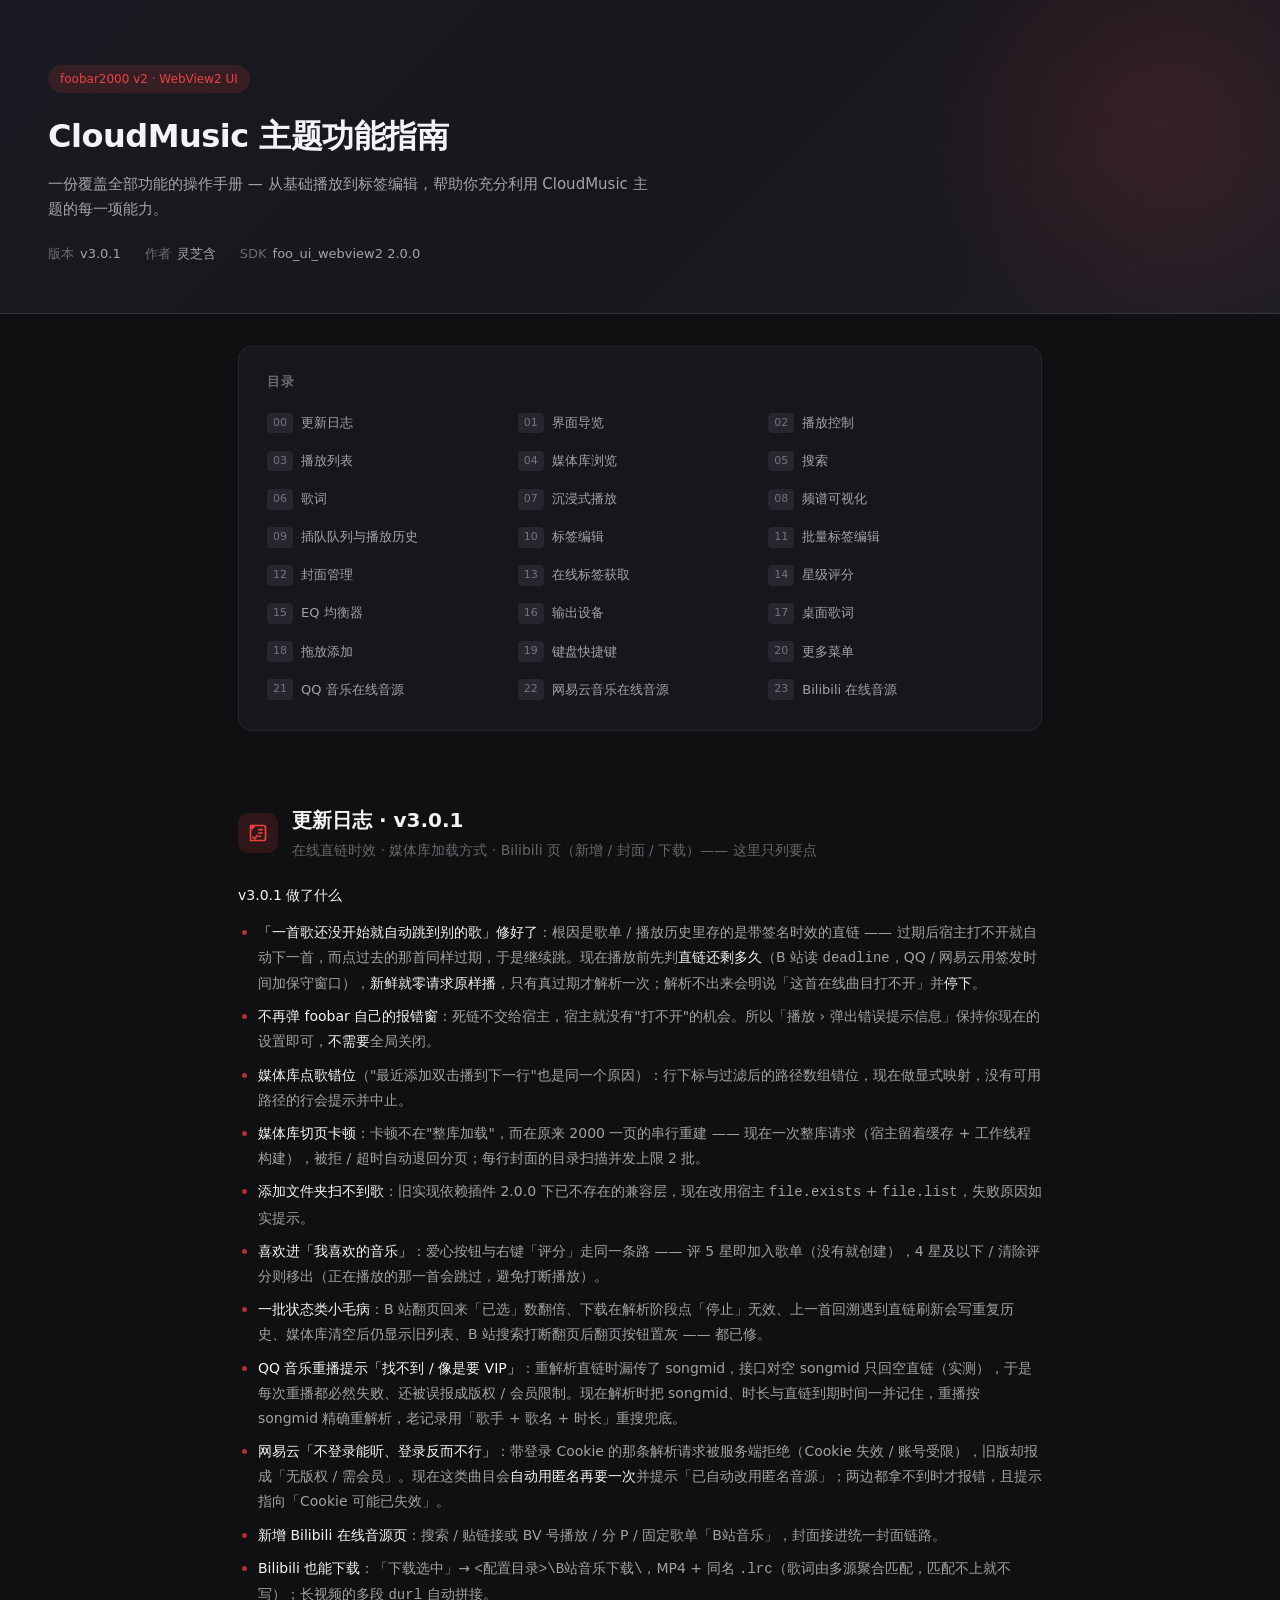
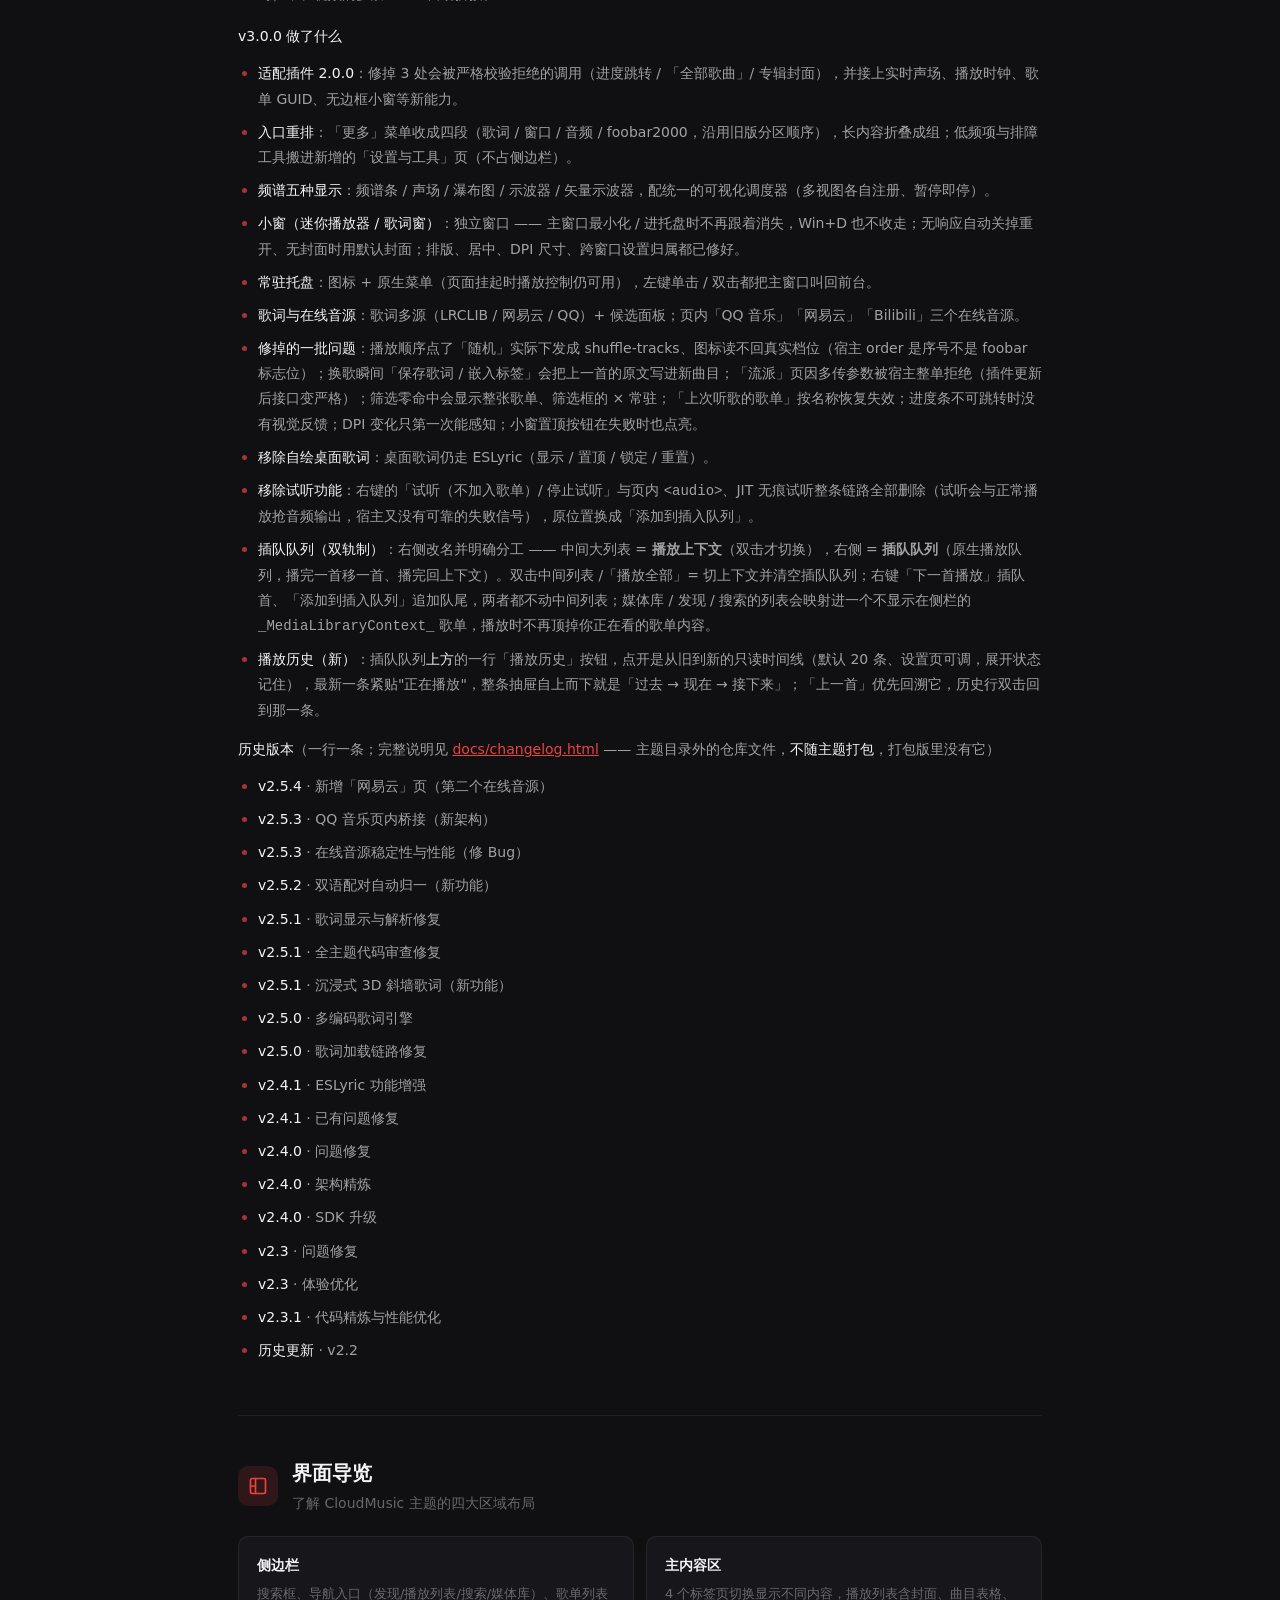
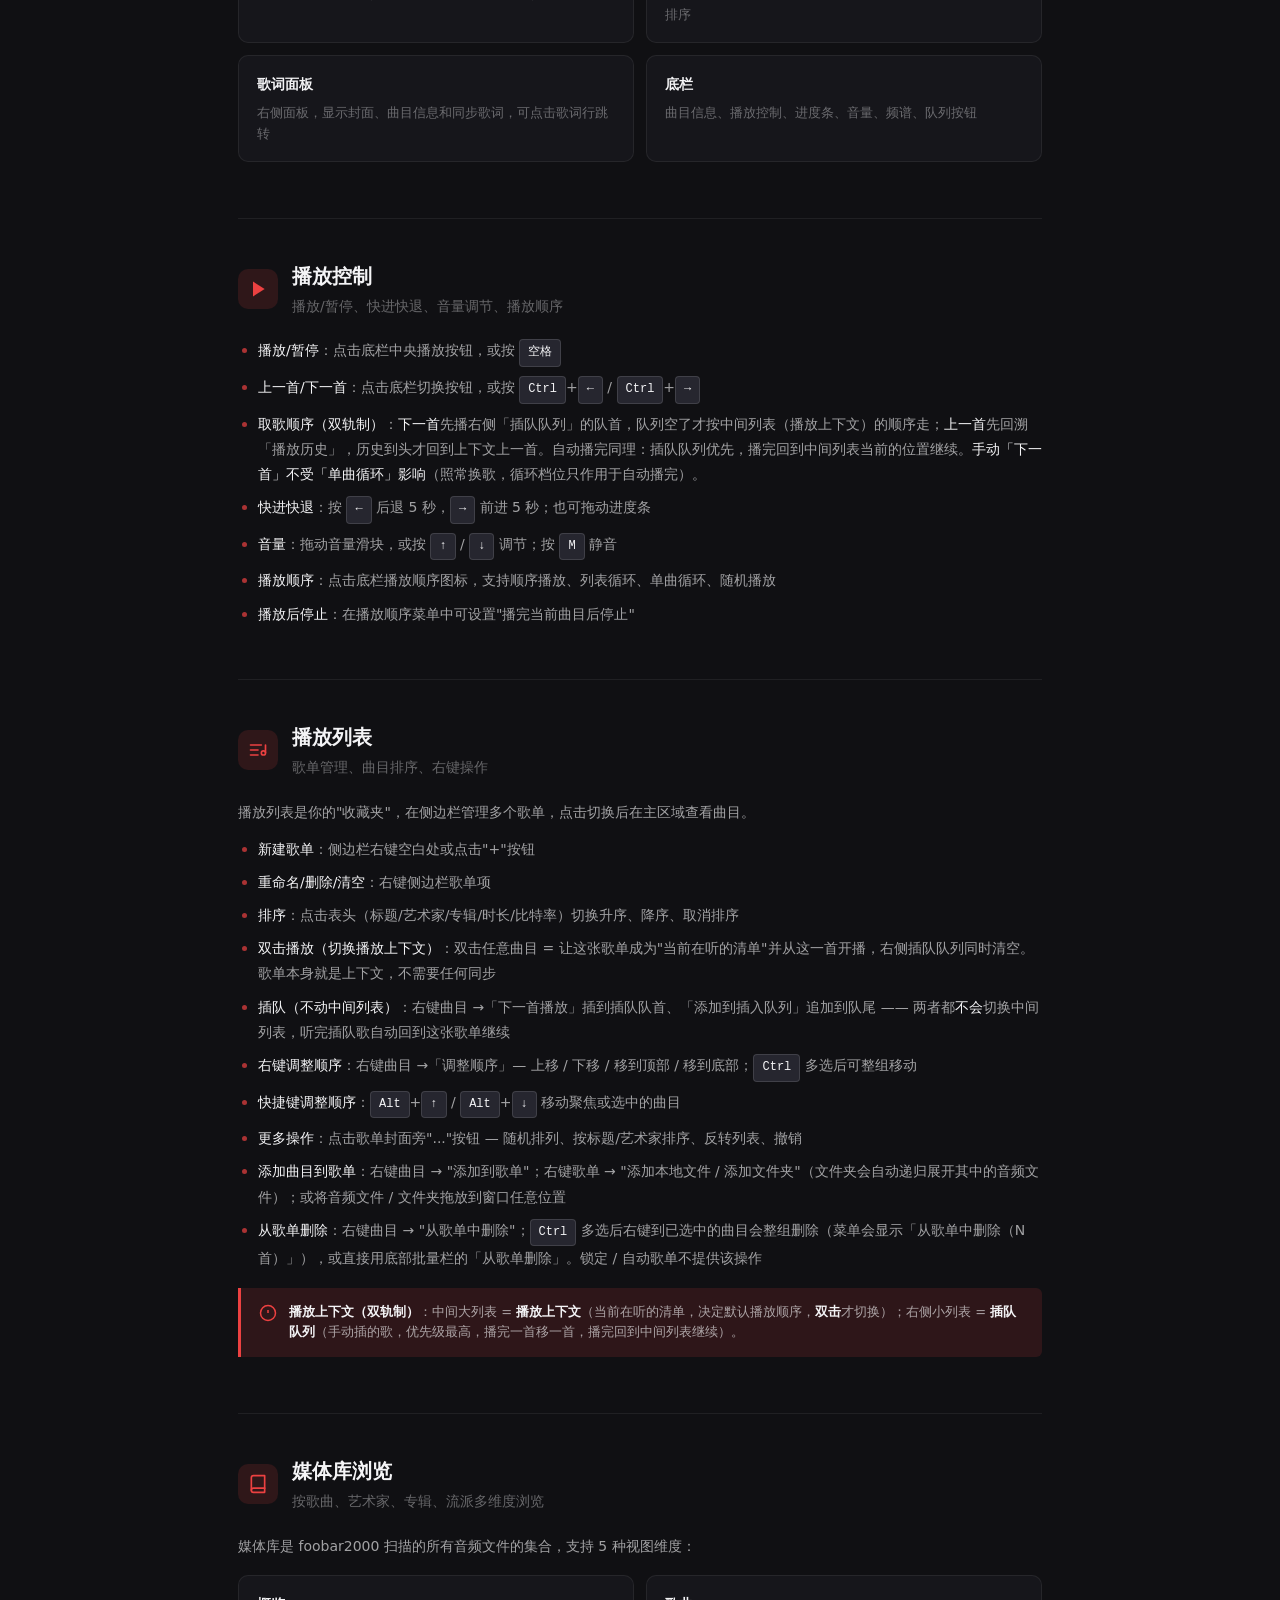
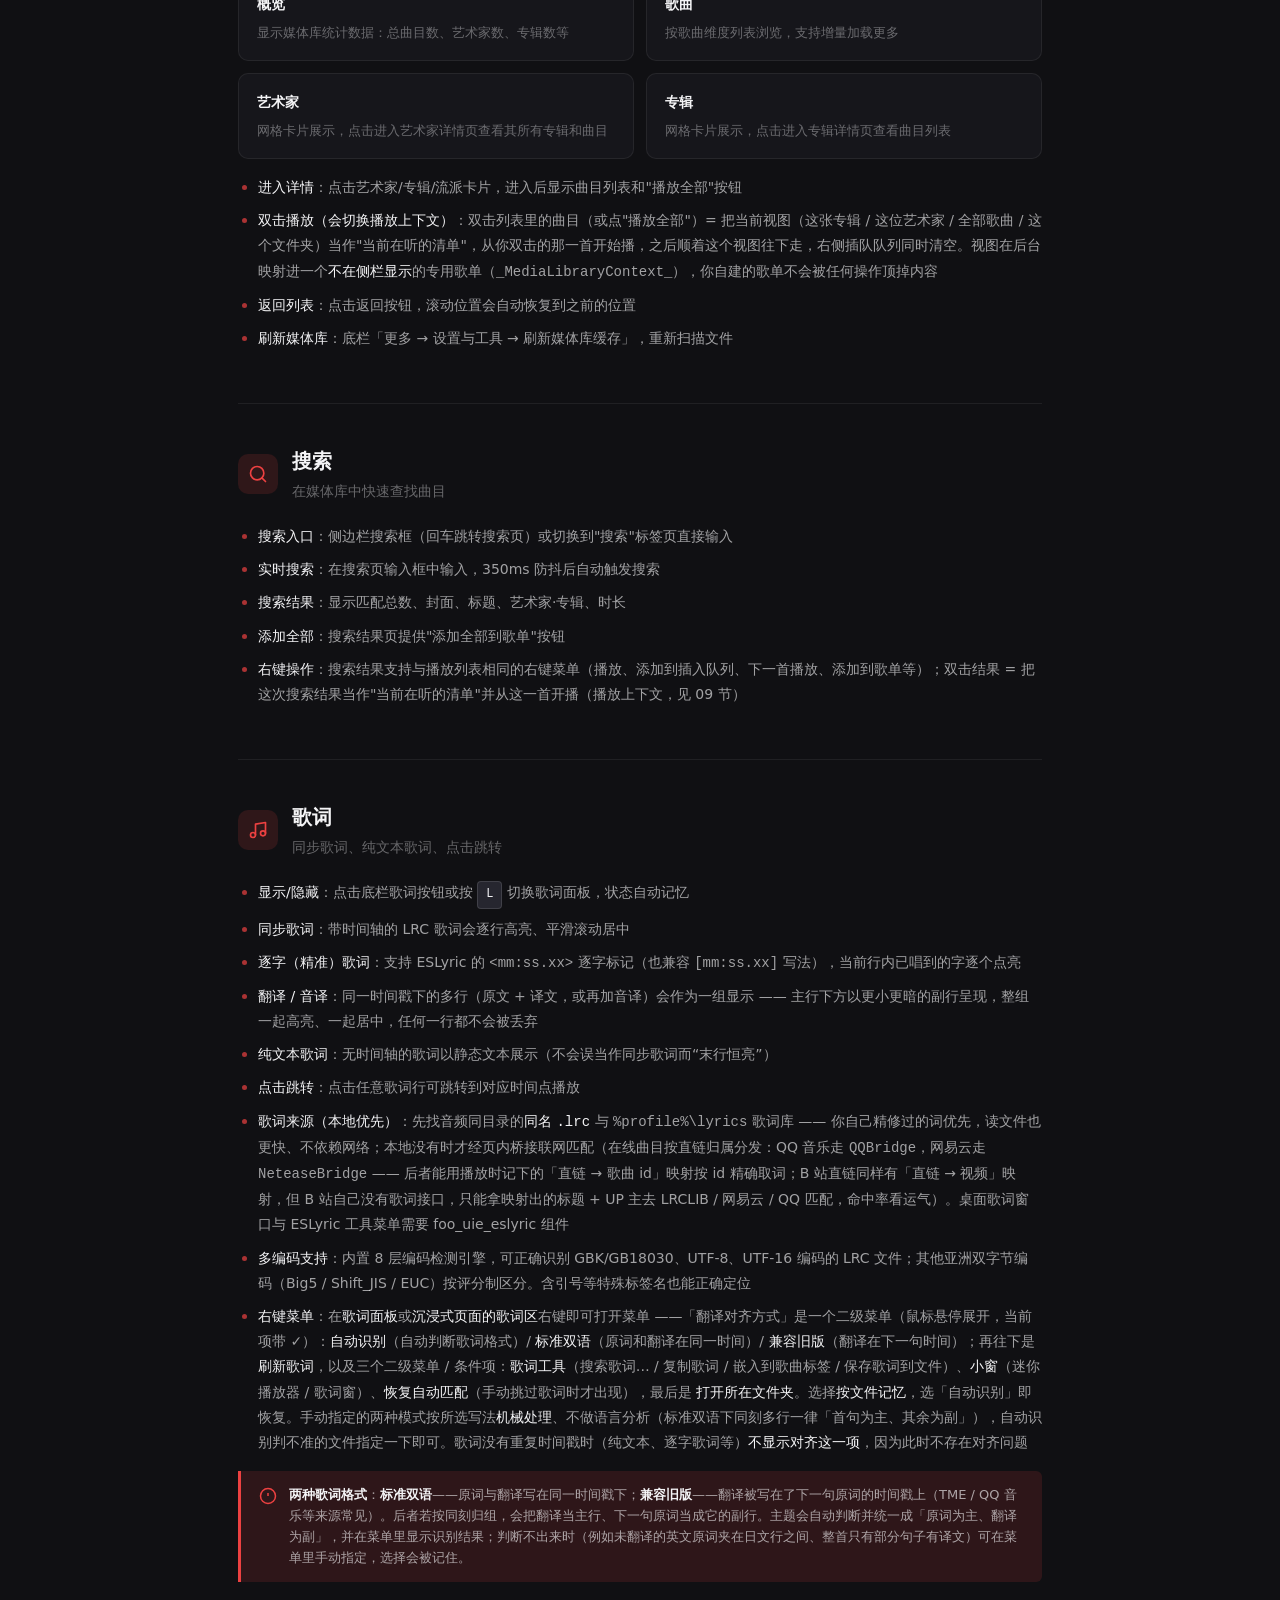
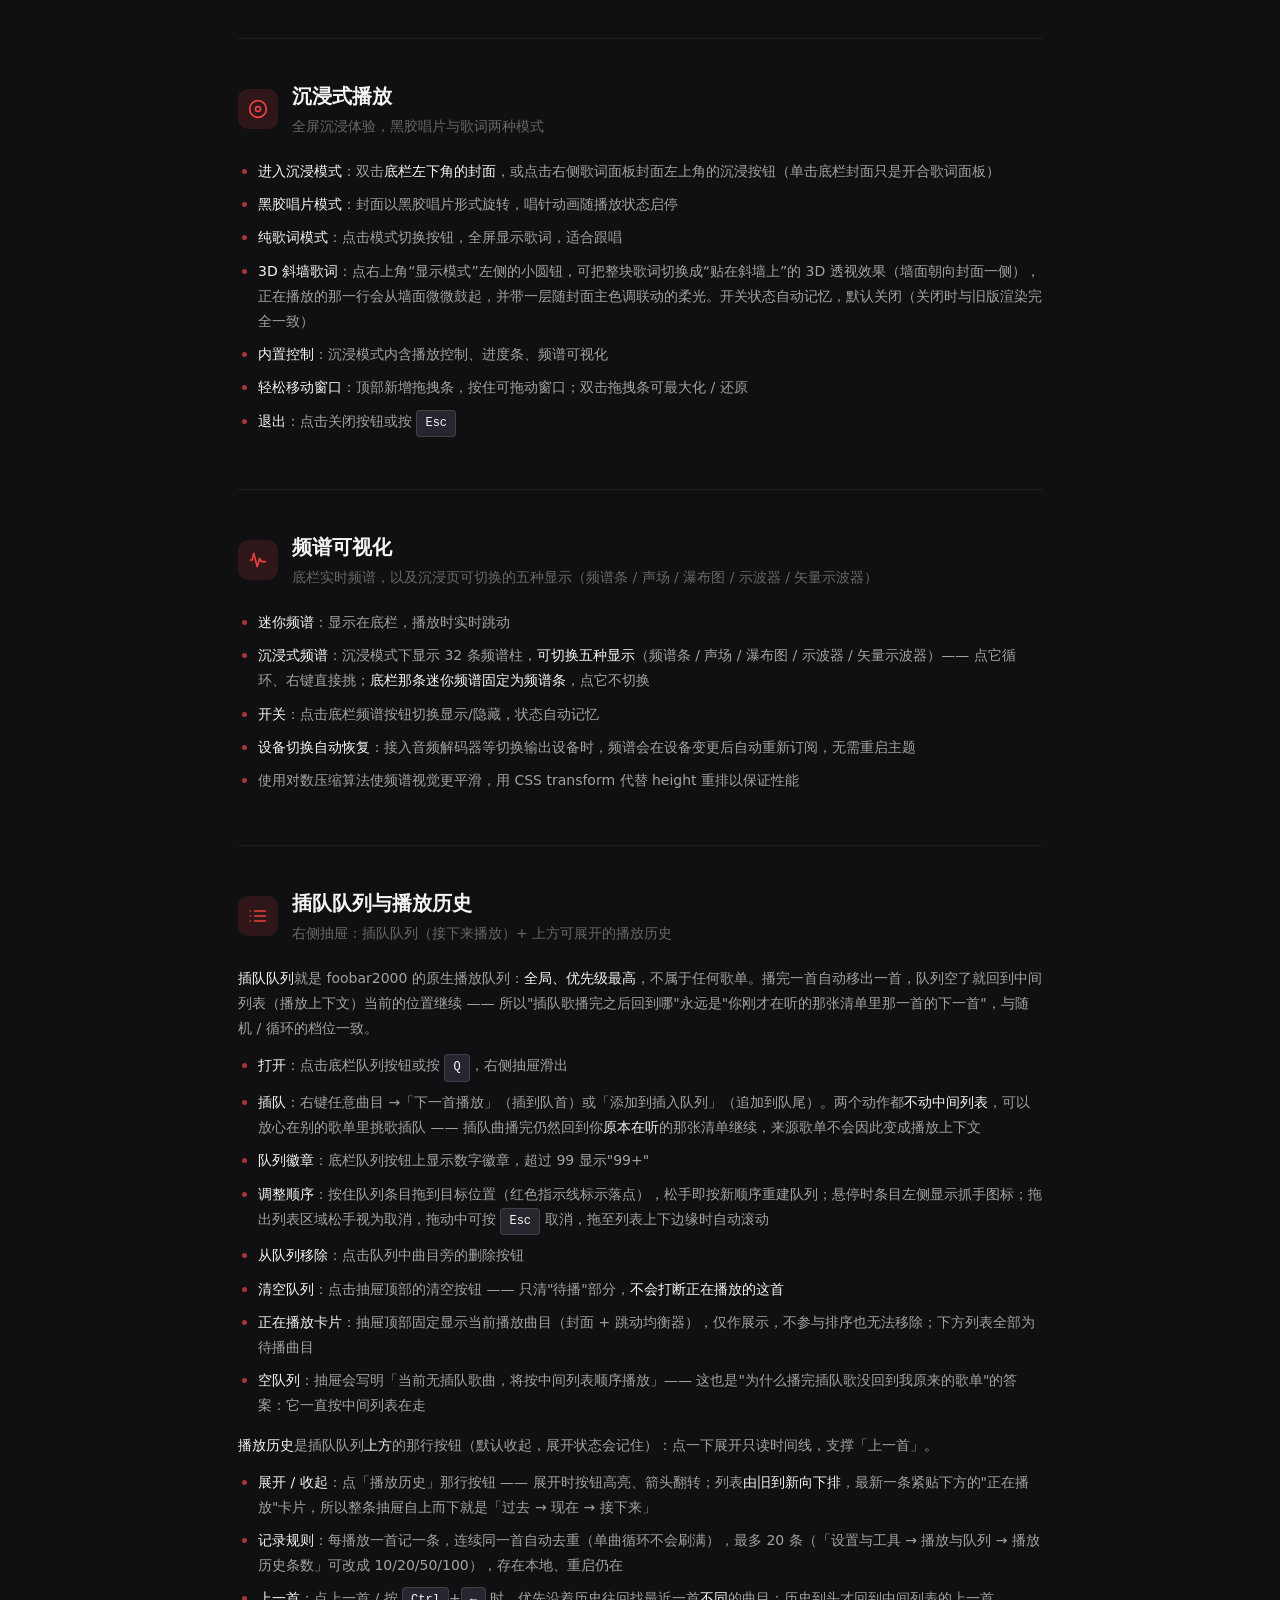
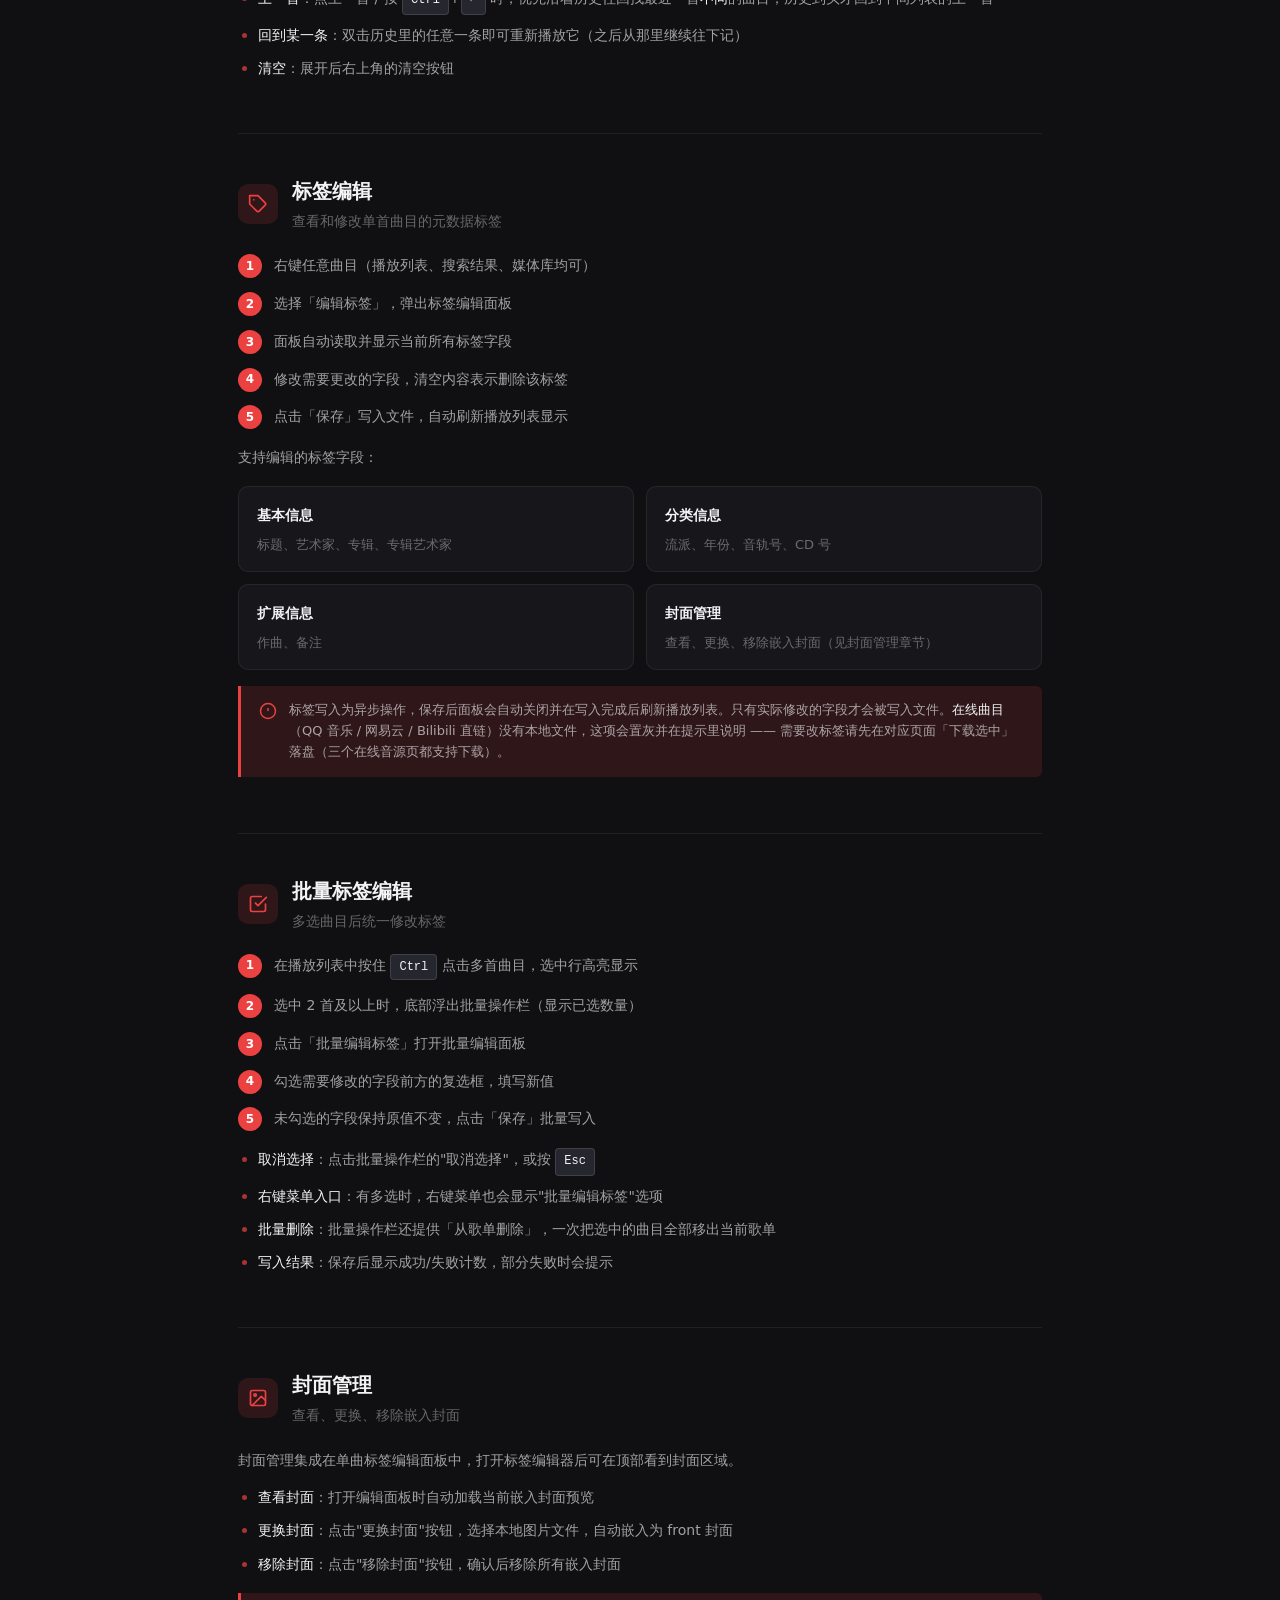
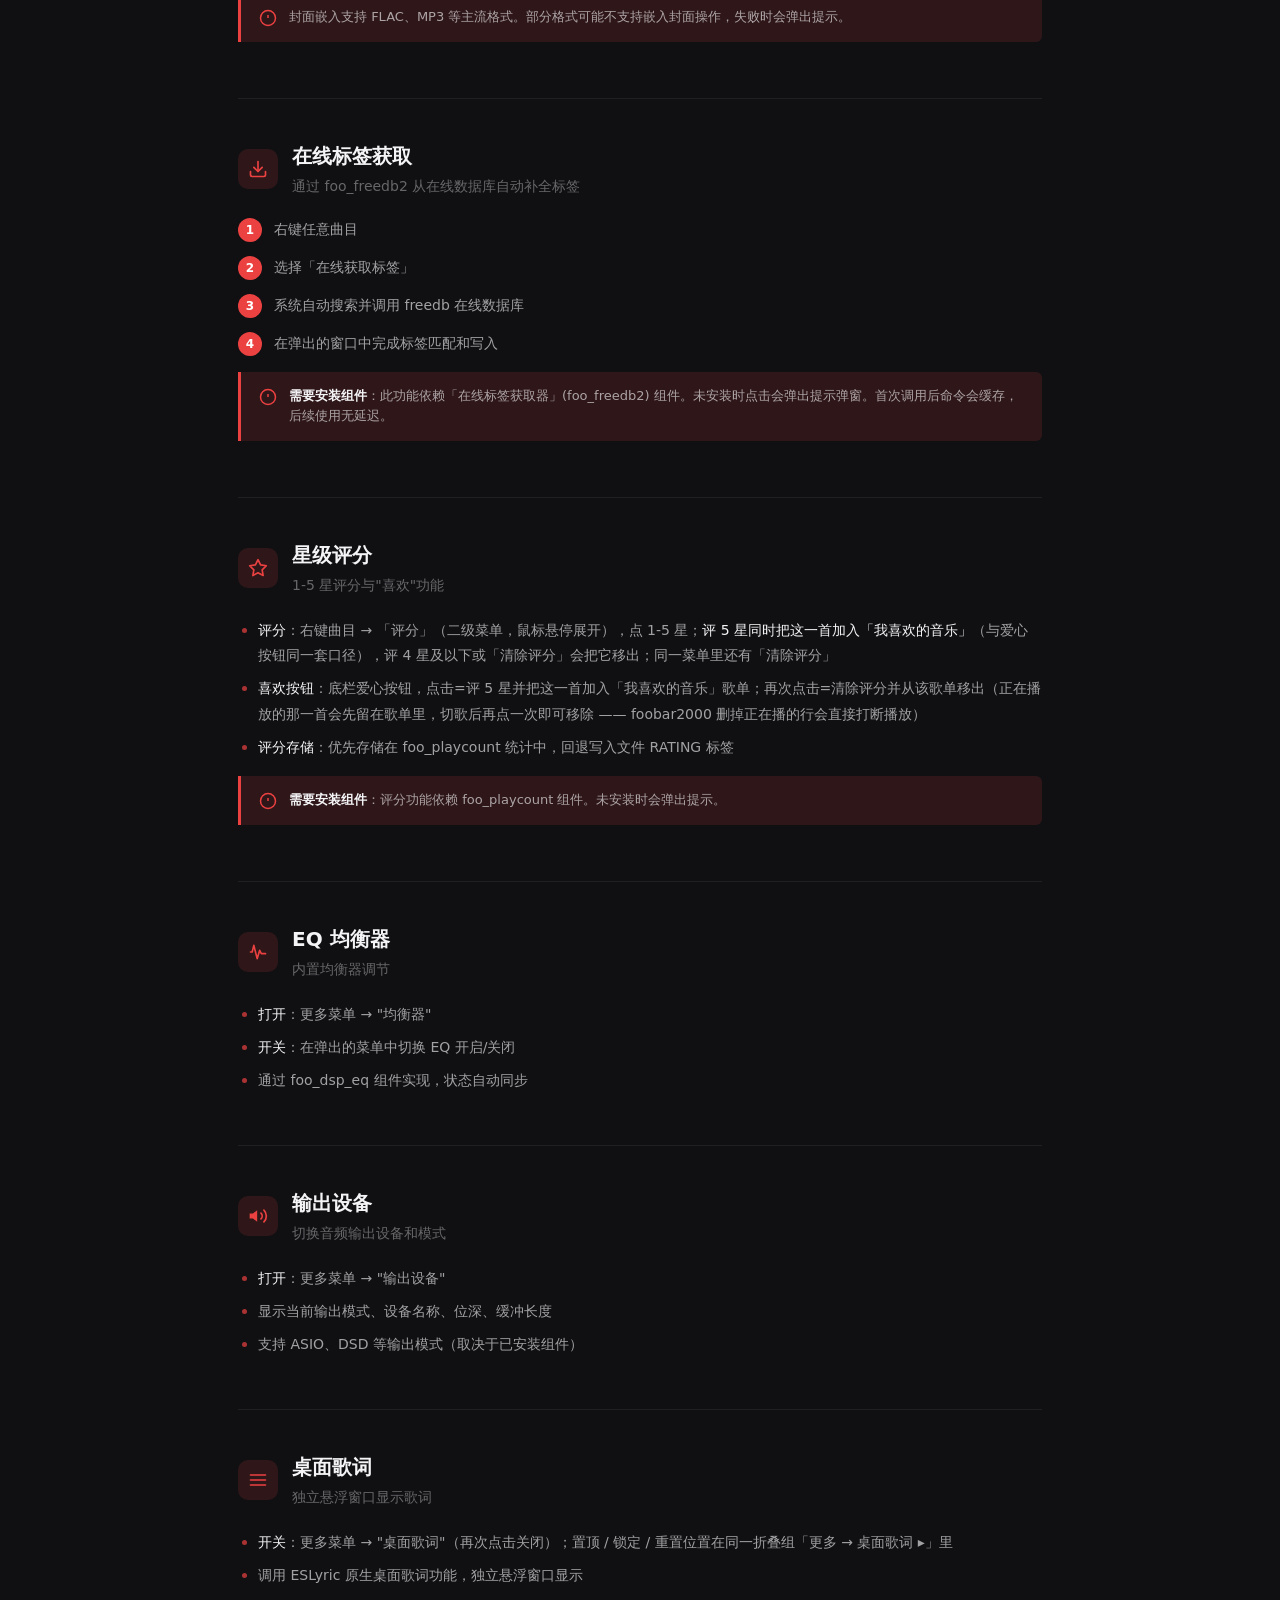
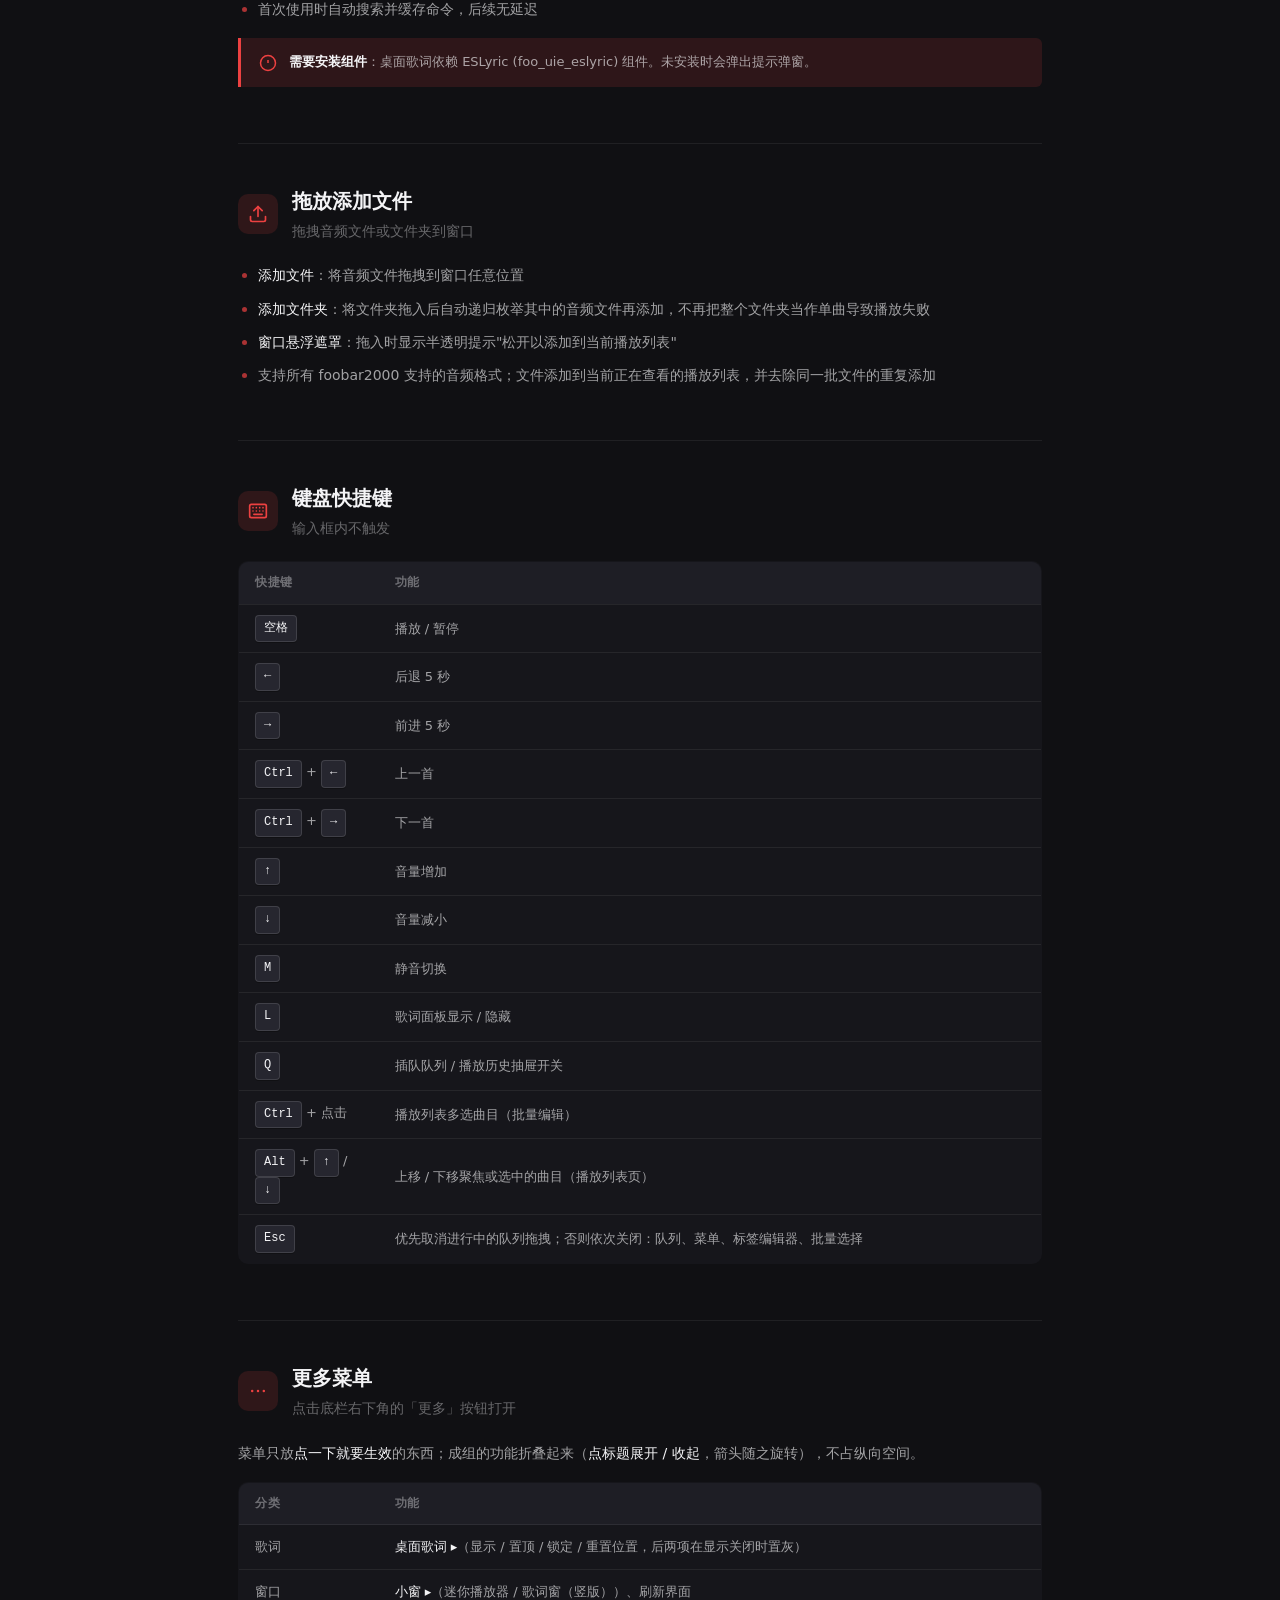
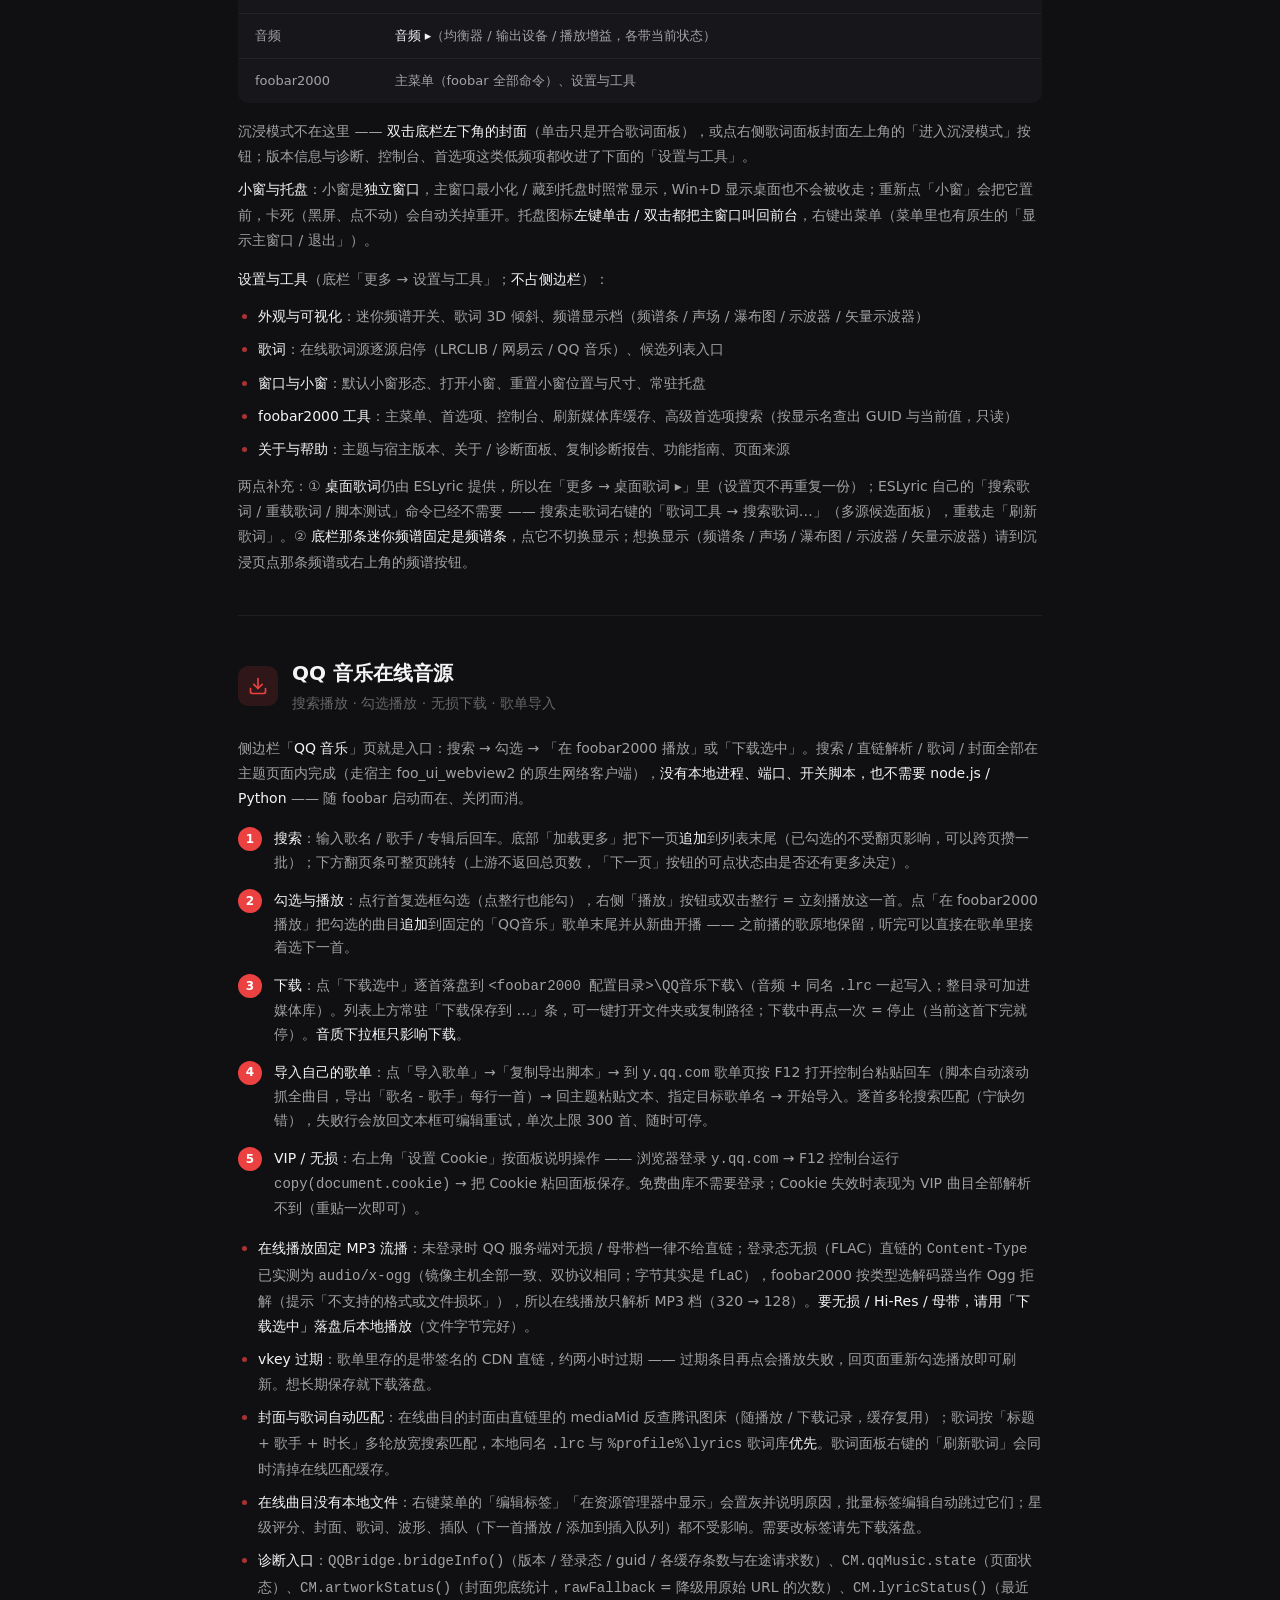
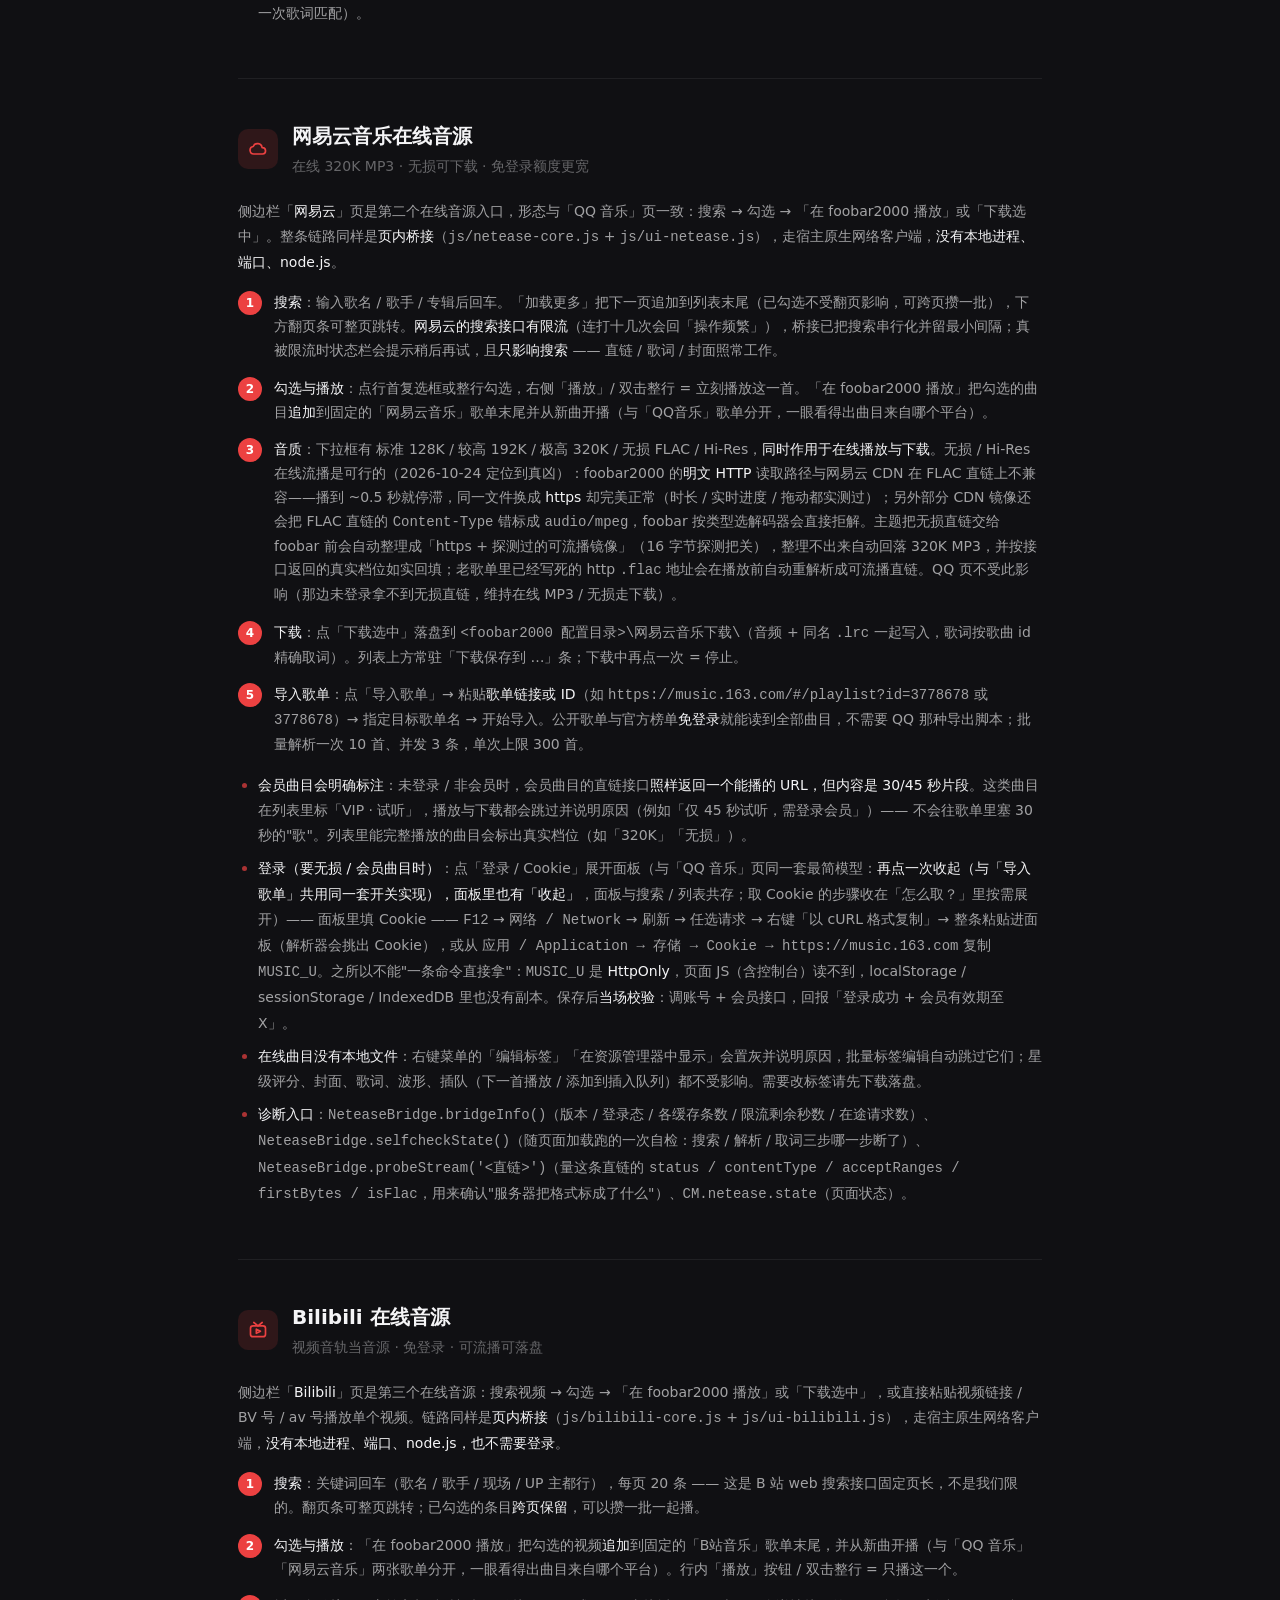
==== default/guide.html @ aa0993c4 "v3.0.1：B站音源页、网易云无损在线流播、直链时效管理与一批修复 - 新增 Bilibili 在线音源页：WBI 签名搜索 / 链接·BV·av 号播放 / 分 P / 下载落盘（多段 durl " ====
<!DOCTYPE html>
<html lang="zh-CN">
<head>
<meta charset="UTF-8">
<meta name="viewport" content="width=device-width, initial-scale=1.0">
<title>CloudMusic 主题功能指南</title>
<style>
  :root{
    --accent:#EC4141; --accent-soft:hsla(0,81%,59%,0.14); --accent-glow:hsla(0,81%,59%,0.45);
    --bg-0:#101013; --bg-1:#16161b; --bg-2:#1e1e25; --bg-3:#26262f; --bg-4:#2f2f3a;
    --text:#f4f4f6; --text-2:rgba(244,244,246,0.64); --text-3:rgba(244,244,246,0.38);
    --border:rgba(255,255,255,0.065); --border-strong:rgba(255,255,255,0.12);
    --r-s:6px; --r-m:10px; --r-l:14px; --r-xl:20px;
    --ease:cubic-bezier(0.22,1,0.36,1);
  }
  *{margin:0;padding:0;box-sizing:border-box}
  body{
    font-family:'Segoe UI',system-ui,-apple-system,sans-serif;
    background:var(--bg-0);color:var(--text);line-height:1.7;
    -webkit-font-smoothing:antialiased;
  }
  /* Hero */
  .hero{
    position:relative;overflow:hidden;
    background:linear-gradient(135deg,#1a1a22 0%,#16161b 50%,#1e1e25 100%);
    border-bottom:1px solid var(--border-strong);
    padding:64px 48px 48px;
  }
  .hero::before{
    content:'';position:absolute;top:-40%;right:-10%;width:500px;height:500px;
    background:radial-gradient(circle,var(--accent-soft) 0%,transparent 70%);
    pointer-events:none;
  }
  .hero-badge{
    display:inline-flex;align-items:center;gap:6px;
    padding:4px 12px;border-radius:20px;font-size:12px;font-weight:500;
    background:var(--accent-soft);color:var(--accent);
    margin-bottom:16px;
  }
  .hero h1{font-size:32px;font-weight:700;letter-spacing:-0.5px;margin-bottom:8px}
  .hero p{font-size:15px;color:var(--text-2);max-width:600px}
  .hero-meta{display:flex;gap:24px;margin-top:20px;flex-wrap:wrap}
  .hero-meta-item{display:flex;align-items:center;gap:6px;font-size:13px;color:var(--text-3)}
  .hero-meta-item b{color:var(--text-2);font-weight:500}

  /* Layout */
  .container{max-width:900px;margin:0 auto;padding:0 48px}
  
  /* TOC */
  .toc{
    background:var(--bg-1);border:1px solid var(--border);
    border-radius:var(--r-l);padding:24px 28px;margin:32px auto;
    max-width:804px;
  }
  .toc-title{font-size:13px;font-weight:600;color:var(--text-3);text-transform:uppercase;letter-spacing:1px;margin-bottom:14px}
  .toc-grid{display:grid;grid-template-columns:repeat(auto-fill,minmax(200px,1fr));gap:6px}
  .toc-grid a{
    display:flex;align-items:center;gap:8px;
    font-size:13px;color:var(--text-2);text-decoration:none;
    padding:5px 0;transition:color 0.15s;
  }
  .toc-grid a:hover{color:var(--accent)}
  .toc-grid a .num{
    font-size:11px;color:var(--text-3);
    background:var(--bg-3);border-radius:4px;padding:1px 6px;min-width:22px;text-align:center;
  }

  /* Section */
  .section{padding:40px 0;border-top:1px solid var(--border)}
  .section:first-of-type{border-top:none}
  .section-header{display:flex;align-items:center;gap:14px;margin-bottom:20px}
  .section-icon{
    width:40px;height:40px;border-radius:var(--r-m);flex-shrink:0;
    display:flex;align-items:center;justify-content:center;
    background:var(--accent-soft);color:var(--accent);
  }
  .section-icon svg{width:20px;height:20px;stroke:currentColor;fill:none;stroke-width:2;stroke-linecap:round;stroke-linejoin:round}
  .section-title{font-size:20px;font-weight:600}
  .section-desc{font-size:14px;color:var(--text-3);margin-top:2px}
  .section-body{font-size:14px;color:var(--text-2);line-height:1.8}
  .section-body p{margin-bottom:12px}
  .section-body strong{color:var(--text);font-weight:500}
  .section-body ul{list-style:none;padding-left:0;margin:12px 0}
  .section-body li{
    position:relative;padding-left:20px;margin-bottom:8px;
  }
  .section-body li::before{
    content:'';position:absolute;left:4px;top:10px;
    width:5px;height:5px;border-radius:50%;background:var(--accent);opacity:0.7;
  }

  /* Feature cards */
  .feature-grid{display:grid;grid-template-columns:1fr 1fr;gap:12px;margin:16px 0}
  .feature-card{
    background:var(--bg-1);border:1px solid var(--border);
    border-radius:var(--r-m);padding:16px 18px;
    transition:border-color 0.2s;
  }
  .feature-card:hover{border-color:var(--border-strong)}
  .feature-card-title{font-size:14px;font-weight:600;color:var(--text);margin-bottom:6px}
  .feature-card-desc{font-size:13px;color:var(--text-3);line-height:1.6}

  /* Shortcut table */
  .shortcut-table{
    width:100%;border-collapse:collapse;margin:16px 0;
    background:var(--bg-1);border-radius:var(--r-m);overflow:hidden;
    border:1px solid var(--border);
  }
  .shortcut-table th{
    background:var(--bg-2);font-size:12px;font-weight:600;color:var(--text-3);
    text-transform:uppercase;letter-spacing:0.5px;
    padding:10px 16px;text-align:left;border-bottom:1px solid var(--border);
  }
  .shortcut-table td{
    padding:10px 16px;font-size:13px;color:var(--text-2);
    border-bottom:1px solid var(--border);
  }
  .shortcut-table tr:last-child td{border-bottom:none}
  .shortcut-table td:first-child{width:140px}
  kbd{
    display:inline-block;padding:2px 8px;font-size:12px;
    font-family:'Consolas','SF Mono',monospace;font-weight:500;
    background:var(--bg-3);border:1px solid var(--border-strong);
    border-radius:4px;color:var(--text);box-shadow:0 1px 0 var(--bg-0);
  }

  /* Callout */
  .callout{
    display:flex;gap:12px;padding:14px 18px;margin:16px 0;
    background:var(--accent-soft);border-left:3px solid var(--accent);
    border-radius:0 var(--r-s) var(--r-s) 0;
  }
  .callout svg{width:18px;height:18px;flex-shrink:0;margin-top:2px;color:var(--accent)}
  .callout-text{font-size:13px;color:var(--text-2);line-height:1.6}
  .callout-text b{color:var(--text)}

  /* Step list */
  .steps{counter-reset:step;margin:16px 0;padding:0;list-style:none}
  .steps li{
    position:relative;padding-left:36px;margin-bottom:14px;
    font-size:14px;color:var(--text-2);line-height:1.7;
  }
  .steps li::before{
    counter-increment:step;content:counter(step);
    position:absolute;left:0;top:0;
    width:24px;height:24px;border-radius:50%;
    background:var(--accent);color:#fff;
    font-size:12px;font-weight:600;
    display:flex;align-items:center;justify-content:center;
    opacity:1; /* 覆盖 .section-body li::before 的 opacity:0.7，否则序号显示为半透明 */
  }

  /* Footer */
  .footer{
    text-align:center;padding:48px 48px 32px;
    border-top:1px solid var(--border);margin-top:40px;
  }
  .footer p{font-size:13px;color:var(--text-3);margin-bottom:6px}
  .footer .footer-author{color:var(--text-2);font-weight:500}

  @media(max-width:680px){
    .hero{padding:40px 24px 32px}
    .container{padding:0 24px}
    .feature-grid{grid-template-columns:1fr}
    .toc{margin:24px}
  }
</style>
</head>
<body>

<!-- Hero -->
<div class="hero">
  <div class="hero-badge">foobar2000 v2 · WebView2 UI</div>
  <h1>CloudMusic 主题功能指南</h1>
  <p>一份覆盖全部功能的操作手册 — 从基础播放到标签编辑，帮助你充分利用 CloudMusic 主题的每一项能力。</p>
  <div class="hero-meta">
    <div class="hero-meta-item">版本 <b>v3.0.1</b></div>
    <div class="hero-meta-item">作者 <b>灵芝含</b></div>
    <div class="hero-meta-item">SDK <b>foo_ui_webview2 2.0.0</b></div>
  </div>
</div>

<!-- TOC -->
<div class="toc">
  <div class="toc-title">目录</div>
  <div class="toc-grid">
    <a href="#changelog"><span class="num">00</span>更新日志</a>
    <a href="#s1"><span class="num">01</span>界面导览</a>
    <a href="#s2"><span class="num">02</span>播放控制</a>
    <a href="#s3"><span class="num">03</span>播放列表</a>
    <a href="#s4"><span class="num">04</span>媒体库浏览</a>
    <a href="#s5"><span class="num">05</span>搜索</a>
    <a href="#s6"><span class="num">06</span>歌词</a>
    <a href="#s7"><span class="num">07</span>沉浸式播放</a>
    <a href="#s8"><span class="num">08</span>频谱可视化</a>
    <a href="#s9"><span class="num">09</span>插队队列与播放历史</a>
    <a href="#s10"><span class="num">10</span>标签编辑</a>
    <a href="#s11"><span class="num">11</span>批量标签编辑</a>
    <a href="#s12"><span class="num">12</span>封面管理</a>
    <a href="#s13"><span class="num">13</span>在线标签获取</a>
    <a href="#s14"><span class="num">14</span>星级评分</a>
    <a href="#s15"><span class="num">15</span>EQ 均衡器</a>
    <a href="#s16"><span class="num">16</span>输出设备</a>
    <a href="#s17"><span class="num">17</span>桌面歌词</a>
    <a href="#s18"><span class="num">18</span>拖放添加</a>
    <a href="#s19"><span class="num">19</span>键盘快捷键</a>
    <a href="#s20"><span class="num">20</span>更多菜单</a>
    <a href="#s21"><span class="num">21</span>QQ 音乐在线音源</a>
    <a href="#s22"><span class="num">22</span>网易云音乐在线音源</a>
    <a href="#s23"><span class="num">23</span>Bilibili 在线音源</a>
  </div>
</div>

<div class="container">

<!-- 00 更新日志 -->
<!-- 00 更新日志（主题内只列要点；完整历史见主题目录外的 docs/changelog.html） -->
<div class="section" id="changelog">
  <div class="section-header">
    <div class="section-icon">
      <svg viewBox="0 0 24 24"><path d="M3 3v4h2V5h2V3Z"/><path d="M7 3h12a2 2 0 0 1 2 2v14a2 2 0 0 1-2 2H3v-2"/><path d="M3 9v8"/><path d="M13 8h4"/><path d="M13 12h4"/><path d="M13 16h2"/><path d="M6 17l2 2 3-4"/></svg>
    </div>
    <div>
      <div class="section-title">更新日志 · v3.0.1</div>
      <div class="section-desc">在线直链时效 · 媒体库加载方式 · Bilibili 页（新增 / 封面 / 下载）—— 这里只列要点</div>
    </div>
  </div>
  <div class="section-body">
    <strong>v3.0.1 做了什么</strong>
    <ul>
      <li><strong>「一首歌还没开始就自动跳到别的歌」修好了</strong>：根因是歌单 / 播放历史里存的是带签名时效的直链 —— 过期后宿主打不开就自动下一首，而点过去的那首同样过期，于是继续跳。现在播放前先判<strong>直链还剩多久</strong>（B 站读 <code>deadline</code>，QQ / 网易云用签发时间加保守窗口），<strong>新鲜就零请求原样播</strong>，只有真过期才解析一次；解析不出来会明说「这首在线曲目打不开」并<strong>停下</strong>。</li>
      <li><strong>不再弹 foobar 自己的报错窗</strong>：死链不交给宿主，宿主就没有"打不开"的机会。所以「播放 › 弹出错误提示信息」保持你现在的设置即可，<strong>不需要</strong>全局关闭。</li>
      <li><strong>媒体库点歌错位</strong>（"最近添加双击播到下一行"也是同一个原因）：行下标与过滤后的路径数组错位，现在做显式映射，没有可用路径的行会提示并中止。</li>
      <li><strong>媒体库切页卡顿</strong>：卡顿不在"整库加载"，而在原来 2000 一页的串行重建 —— 现在一次整库请求（宿主留着缓存 + 工作线程构建），被拒 / 超时自动退回分页；每行封面的目录扫描并发上限 2 批。</li>
      <li><strong>添加文件夹扫不到歌</strong>：旧实现依赖插件 2.0.0 下已不存在的兼容层，现在改用宿主 <code>file.exists</code> + <code>file.list</code>，失败原因如实提示。</li>
      <li><strong>喜欢进「我喜欢的音乐」</strong>：爱心按钮与右键「评分」走同一条路 —— 评 5 星即加入歌单（没有就创建），4 星及以下 / 清除评分则移出（正在播放的那一首会跳过，避免打断播放）。</li>
      <li><strong>一批状态类小毛病</strong>：B 站翻页回来「已选」数翻倍、下载在解析阶段点「停止」无效、上一首回溯遇到直链刷新会写重复历史、媒体库清空后仍显示旧列表、B 站搜索打断翻页后翻页按钮置灰 —— 都已修。</li>
      <li><strong>QQ 音乐重播提示「找不到 / 像是要 VIP」</strong>：重解析直链时漏传了 songmid，接口对空 songmid 只回空直链（实测），于是每次重播都必然失败、还被误报成版权 / 会员限制。现在解析时把 songmid、时长与直链到期时间一并记住，重播按 songmid 精确重解析，老记录用「歌手 + 歌名 + 时长」重搜兜底。</li>
      <li><strong>网易云「不登录能听、登录反而不行」</strong>：带登录 Cookie 的那条解析请求被服务端拒绝（Cookie 失效 / 账号受限），旧版却报成「无版权 / 需会员」。现在这类曲目会<strong>自动用匿名再要一次</strong>并提示「已自动改用匿名音源」；两边都拿不到时才报错，且提示指向「Cookie 可能已失效」。</li>
      <li><strong>新增 Bilibili 在线音源页</strong>：搜索 / 贴链接或 BV 号播放 / 分 P / 固定歌单「B站音乐」，封面接进统一封面链路。</li>
      <li><strong>Bilibili 也能下载</strong>：「下载选中」→ <code>&lt;配置目录&gt;\B站音乐下载\</code>，MP4 + 同名 <code>.lrc</code>（歌词由多源聚合匹配，匹配不上就不写）；长视频的多段 <code>durl</code> 自动拼接。</li>
    </ul>
    <p style="margin:16px 0 8px"><strong>v3.0.0 做了什么</strong></p>
    <ul>
      <li><strong>适配插件 2.0.0</strong>：修掉 3 处会被严格校验拒绝的调用（进度跳转 / 「全部歌曲」/ 专辑封面），并接上实时声场、播放时钟、歌单 GUID、无边框小窗等新能力。</li>
      <li><strong>入口重排</strong>：「更多」菜单收成四段（歌词 / 窗口 / 音频 / foobar2000，沿用旧版分区顺序），长内容折叠成组；低频项与排障工具搬进新增的「设置与工具」页（不占侧边栏）。</li>
      <li><strong>频谱五种显示</strong>：频谱条 / 声场 / 瀑布图 / 示波器 / 矢量示波器，配统一的可视化调度器（多视图各自注册、暂停即停）。</li>
      <li><strong>小窗（迷你播放器 / 歌词窗）</strong>：独立窗口 —— 主窗口最小化 / 进托盘时不再跟着消失，Win+D 也不收走；无响应自动关掉重开、无封面时用默认封面；排版、居中、DPI 尺寸、跨窗口设置归属都已修好。</li>
      <li><strong>常驻托盘</strong>：图标 + 原生菜单（页面挂起时播放控制仍可用），左键单击 / 双击都把主窗口叫回前台。</li>
      <li><strong>歌词与在线音源</strong>：歌词多源（LRCLIB / 网易云 / QQ）+ 候选面板；页内「QQ 音乐」「网易云」「Bilibili」三个在线音源。</li>
      <li><strong>修掉的一批问题</strong>：播放顺序点了「随机」实际下发成 shuffle-tracks、图标读不回真实档位（宿主 order 是序号不是 foobar 标志位）；换歌瞬间「保存歌词 / 嵌入标签」会把上一首的原文写进新曲目；「流派」页因多传参数被宿主整单拒绝（插件更新后接口变严格）；筛选零命中会显示整张歌单、筛选框的 × 常驻；「上次听歌的歌单」按名称恢复失效；进度条不可跳转时没有视觉反馈；DPI 变化只第一次能感知；小窗置顶按钮在失败时也点亮。</li>
      <li><strong>移除自绘桌面歌词</strong>：桌面歌词仍走 ESLyric（显示 / 置顶 / 锁定 / 重置）。</li>
      <li><strong>移除试听功能</strong>：右键的「试听（不加入歌单）/ 停止试听」与页内 <code>&lt;audio&gt;</code>、JIT 无痕试听整条链路全部删除（试听会与正常播放抢音频输出，宿主又没有可靠的失败信号），原位置换成「添加到插入队列」。</li>
      <li><strong>插队队列（双轨制）</strong>：右侧改名并明确分工 —— 中间大列表 = <b>播放上下文</b>（双击才切换），右侧 = <b>插队队列</b>（原生播放队列，播完一首移一首、播完回上下文）。双击中间列表 /「播放全部」= 切上下文并清空插队队列；右键「下一首播放」插队首、「添加到插入队列」追加队尾，两者都不动中间列表；媒体库 / 发现 / 搜索的列表会映射进一个不显示在侧栏的 <code>_MediaLibraryContext_</code> 歌单，播放时不再顶掉你正在看的歌单内容。</li>
      <li><strong>播放历史（新）</strong>：插队队列<strong>上方</strong>的一行「播放历史」按钮，点开是从旧到新的只读时间线（默认 20 条、设置页可调，展开状态记住），最新一条紧贴"正在播放"，整条抽屉自上而下就是「过去 → 现在 → 接下来」；「上一首」优先回溯它，历史行双击回到那一条。</li>
    </ul>
    <p style="margin:14px 0 8px"><strong>历史版本</strong>（一行一条；完整说明见 <a href="../docs/changelog.html" style="color:var(--accent)">docs/changelog.html</a> —— 主题目录外的仓库文件，<strong>不随主题打包</strong>，打包版里没有它）</p>
    <ul>
      <li><strong>v2.5.4</strong> · 新增「网易云」页（第二个在线音源）</li>
      <li><strong>v2.5.3</strong> · QQ 音乐页内桥接（新架构）</li>
      <li><strong>v2.5.3</strong> · 在线音源稳定性与性能（修 Bug）</li>
      <li><strong>v2.5.2</strong> · 双语配对自动归一（新功能）</li>
      <li><strong>v2.5.1</strong> · 歌词显示与解析修复</li>
      <li><strong>v2.5.1</strong> · 全主题代码审查修复</li>
      <li><strong>v2.5.1</strong> · 沉浸式 3D 斜墙歌词（新功能）</li>
      <li><strong>v2.5.0</strong> · 多编码歌词引擎</li>
      <li><strong>v2.5.0</strong> · 歌词加载链路修复</li>
      <li><strong>v2.4.1</strong> · ESLyric 功能增强</li>
      <li><strong>v2.4.1</strong> · 已有问题修复</li>
      <li><strong>v2.4.0</strong> · 问题修复</li>
      <li><strong>v2.4.0</strong> · 架构精炼</li>
      <li><strong>v2.4.0</strong> · SDK 升级</li>
      <li><strong>v2.3</strong> · 问题修复</li>
      <li><strong>v2.3</strong> · 体验优化</li>
      <li><strong>v2.3.1</strong> · 代码精炼与性能优化</li>
      <li><strong>历史更新</strong> · v2.2</li>
    </ul>
  </div>
</div>

<div class="section" id="s1">
  <div class="section-header">
    <div class="section-icon">
      <svg viewBox="0 0 24 24"><rect x="3" y="3" width="18" height="18" rx="2"/><line x1="9" y1="3" x2="9" y2="21"/><line x1="3" y1="12" x2="9" y2="12"/></svg>
    </div>
    <div>
      <div class="section-title">界面导览</div>
      <div class="section-desc">了解 CloudMusic 主题的四大区域布局</div>
    </div>
  </div>
  <div class="section-body">
    <div class="feature-grid">
      <div class="feature-card">
        <div class="feature-card-title">侧边栏</div>
        <div class="feature-card-desc">搜索框、导航入口（发现/播放列表/搜索/媒体库）、歌单列表</div>
      </div>
      <div class="feature-card">
        <div class="feature-card-title">主内容区</div>
        <div class="feature-card-desc">4 个标签页切换显示不同内容，播放列表含封面、曲目表格、排序</div>
      </div>
      <div class="feature-card">
        <div class="feature-card-title">歌词面板</div>
        <div class="feature-card-desc">右侧面板，显示封面、曲目信息和同步歌词，可点击歌词行跳转</div>
      </div>
      <div class="feature-card">
        <div class="feature-card-title">底栏</div>
        <div class="feature-card-desc">曲目信息、播放控制、进度条、音量、频谱、队列按钮</div>
      </div>
    </div>
  </div>
</div>

<!-- 02 播放控制 -->
<div class="section" id="s2">
  <div class="section-header">
    <div class="section-icon">
      <svg viewBox="0 0 24 24"><polygon points="6 3 20 12 6 21 6 3" fill="currentColor" stroke="none"/></svg>
    </div>
    <div>
      <div class="section-title">播放控制</div>
      <div class="section-desc">播放/暂停、快进快退、音量调节、播放顺序</div>
    </div>
  </div>
  <div class="section-body">
    <ul>
      <li><strong>播放/暂停</strong>：点击底栏中央播放按钮，或按 <kbd>空格</kbd></li>
      <li><strong>上一首/下一首</strong>：点击底栏切换按钮，或按 <kbd>Ctrl</kbd>+<kbd>&larr;</kbd> / <kbd>Ctrl</kbd>+<kbd>&rarr;</kbd></li>
      <li><strong>取歌顺序（双轨制）</strong>：<strong>下一首</strong>先播右侧「插队队列」的队首，队列空了才按中间列表（播放上下文）的顺序走；<strong>上一首</strong>先回溯「播放历史」，历史到头才回到上下文上一首。自动播完同理：插队队列优先，播完回到中间列表当前的位置继续。<strong>手动「下一首」不受「单曲循环」影响</strong>（照常换歌，循环档位只作用于自动播完）。</li>
      <li><strong>快进快退</strong>：按 <kbd>&larr;</kbd> 后退 5 秒，<kbd>&rarr;</kbd> 前进 5 秒；也可拖动进度条</li>
      <li><strong>音量</strong>：拖动音量滑块，或按 <kbd>&uarr;</kbd> / <kbd>&darr;</kbd> 调节；按 <kbd>M</kbd> 静音</li>
      <li><strong>播放顺序</strong>：点击底栏播放顺序图标，支持顺序播放、列表循环、单曲循环、随机播放</li>
      <li><strong>播放后停止</strong>：在播放顺序菜单中可设置"播完当前曲目后停止"</li>
    </ul>
  </div>
</div>

<!-- 03 播放列表 -->
<div class="section" id="s3">
  <div class="section-header">
    <div class="section-icon">
      <svg viewBox="0 0 24 24"><path d="M21 15V6"/><path d="M18.5 18a2.5 2.5 0 1 0 0-5 2.5 2.5 0 0 0 0 5z"/><path d="M12 12H3"/><path d="M16 6H3"/><path d="M12 18H3"/></svg>
    </div>
    <div>
      <div class="section-title">播放列表</div>
      <div class="section-desc">歌单管理、曲目排序、右键操作</div>
    </div>
  </div>
  <div class="section-body">
    <p>播放列表是你的"收藏夹"，在侧边栏管理多个歌单，点击切换后在主区域查看曲目。</p>
    <ul>
      <li><strong>新建歌单</strong>：侧边栏右键空白处或点击"+"按钮</li>
      <li><strong>重命名/删除/清空</strong>：右键侧边栏歌单项</li>
      <li><strong>排序</strong>：点击表头（标题/艺术家/专辑/时长/比特率）切换升序、降序、取消排序</li>
      <li><strong>双击播放（切换播放上下文）</strong>：双击任意曲目 = 让这张歌单成为"当前在听的清单"并从这一首开播，右侧插队队列同时清空。歌单本身就是上下文，不需要任何同步</li>
      <li><strong>插队（不动中间列表）</strong>：右键曲目 →「下一首播放」插到插队队首、「添加到插入队列」追加到队尾 —— 两者都<strong>不会</strong>切换中间列表，听完插队歌自动回到这张歌单继续</li>
      <li><strong>右键调整顺序</strong>：右键曲目 →「调整顺序」— 上移 / 下移 / 移到顶部 / 移到底部；<kbd>Ctrl</kbd> 多选后可整组移动</li>
      <li><strong>快捷键调整顺序</strong>：<kbd>Alt</kbd>+<kbd>&uarr;</kbd> / <kbd>Alt</kbd>+<kbd>&darr;</kbd> 移动聚焦或选中的曲目</li>
      <li><strong>更多操作</strong>：点击歌单封面旁"..."按钮 — 随机排列、按标题/艺术家排序、反转列表、撤销</li>
      <li><strong>添加曲目到歌单</strong>：右键曲目 → "添加到歌单"；右键歌单 → "添加本地文件 / 添加文件夹"（文件夹会自动递归展开其中的音频文件）；或将音频文件 / 文件夹拖放到窗口任意位置</li>
      <li><strong>从歌单删除</strong>：右键曲目 → "从歌单中删除"；<kbd>Ctrl</kbd> 多选后右键到已选中的曲目会整组删除（菜单会显示「从歌单中删除（N 首）」），或直接用底部批量栏的「从歌单删除」。锁定 / 自动歌单不提供该操作</li>
    </ul>
    <div class="callout">
      <svg viewBox="0 0 24 24" fill="none" stroke="currentColor" stroke-width="2"><circle cx="12" cy="12" r="10"/><line x1="12" y1="8" x2="12" y2="12"/><line x1="12" y1="16" x2="12.01" y2="16"/></svg>
      <div class="callout-text"><b>播放上下文（双轨制）</b>：中间大列表 = <b>播放上下文</b>（当前在听的清单，决定默认播放顺序，<b>双击</b>才切换）；右侧小列表 = <b>插队队列</b>（手动插的歌，优先级最高，播完一首移一首，播完回到中间列表继续）。</div>
    </div>
  </div>
</div>

<!-- 04 媒体库 -->
<div class="section" id="s4">
  <div class="section-header">
    <div class="section-icon">
      <svg viewBox="0 0 24 24"><path d="M4 19.5A2.5 2.5 0 0 1 6.5 17H20"/><path d="M6.5 2H20v20H6.5A2.5 2.5 0 0 1 4 19.5v-15A2.5 2.5 0 0 1 6.5 2z"/></svg>
    </div>
    <div>
      <div class="section-title">媒体库浏览</div>
      <div class="section-desc">按歌曲、艺术家、专辑、流派多维度浏览</div>
    </div>
  </div>
  <div class="section-body">
    <p>媒体库是 foobar2000 扫描的所有音频文件的集合，支持 5 种视图维度：</p>
    <div class="feature-grid">
      <div class="feature-card">
        <div class="feature-card-title">概览</div>
        <div class="feature-card-desc">显示媒体库统计数据：总曲目数、艺术家数、专辑数等</div>
      </div>
      <div class="feature-card">
        <div class="feature-card-title">歌曲</div>
        <div class="feature-card-desc">按歌曲维度列表浏览，支持增量加载更多</div>
      </div>
      <div class="feature-card">
        <div class="feature-card-title">艺术家</div>
        <div class="feature-card-desc">网格卡片展示，点击进入艺术家详情页查看其所有专辑和曲目</div>
      </div>
      <div class="feature-card">
        <div class="feature-card-title">专辑</div>
        <div class="feature-card-desc">网格卡片展示，点击进入专辑详情页查看曲目列表</div>
      </div>
    </div>
    <ul>
      <li><strong>进入详情</strong>：点击艺术家/专辑/流派卡片，进入后显示曲目列表和"播放全部"按钮</li>
      <li><strong>双击播放（会切换播放上下文）</strong>：双击列表里的曲目（或点"播放全部"）= 把当前视图（这张专辑 / 这位艺术家 / 全部歌曲 / 这个文件夹）当作"当前在听的清单"，从你双击的那一首开始播，之后顺着这个视图往下走，右侧插队队列同时清空。视图在后台映射进一个<strong>不在侧栏显示</strong>的专用歌单（<code>_MediaLibraryContext_</code>），你自建的歌单不会被任何操作顶掉内容</li>
      <li><strong>返回列表</strong>：点击返回按钮，滚动位置会自动恢复到之前的位置</li>
      <li><strong>刷新媒体库</strong>：底栏「更多 → 设置与工具 → 刷新媒体库缓存」，重新扫描文件</li>
    </ul>
  </div>
</div>

<!-- 05 搜索 -->
<div class="section" id="s5">
  <div class="section-header">
    <div class="section-icon">
      <svg viewBox="0 0 24 24"><circle cx="11" cy="11" r="8"/><line x1="21" y1="21" x2="16.65" y2="16.65"/></svg>
    </div>
    <div>
      <div class="section-title">搜索</div>
      <div class="section-desc">在媒体库中快速查找曲目</div>
    </div>
  </div>
  <div class="section-body">
    <ul>
      <li><strong>搜索入口</strong>：侧边栏搜索框（回车跳转搜索页）或切换到"搜索"标签页直接输入</li>
      <li><strong>实时搜索</strong>：在搜索页输入框中输入，350ms 防抖后自动触发搜索</li>
      <li><strong>搜索结果</strong>：显示匹配总数、封面、标题、艺术家·专辑、时长</li>
      <li><strong>添加全部</strong>：搜索结果页提供"添加全部到歌单"按钮</li>
      <li><strong>右键操作</strong>：搜索结果支持与播放列表相同的右键菜单（播放、添加到插入队列、下一首播放、添加到歌单等）；双击结果 = 把这次搜索结果当作"当前在听的清单"并从这一首开播（播放上下文，见 09 节）</li>
    </ul>
  </div>
</div>

<!-- 06 歌词 -->
<div class="section" id="s6">
  <div class="section-header">
    <div class="section-icon">
      <svg viewBox="0 0 24 24"><path d="M9 18V5l12-2v13"/><circle cx="6" cy="18" r="3"/><circle cx="18" cy="16" r="3"/></svg>
    </div>
    <div>
      <div class="section-title">歌词</div>
      <div class="section-desc">同步歌词、纯文本歌词、点击跳转</div>
    </div>
  </div>
  <div class="section-body">
    <ul>
      <li><strong>显示/隐藏</strong>：点击底栏歌词按钮或按 <kbd>L</kbd> 切换歌词面板，状态自动记忆</li>
      <li><strong>同步歌词</strong>：带时间轴的 LRC 歌词会逐行高亮、平滑滚动居中</li>
      <li><strong>逐字（精准）歌词</strong>：支持 ESLyric 的 <code>&lt;mm:ss.xx&gt;</code> 逐字标记（也兼容 <code>[mm:ss.xx]</code> 写法），当前行内已唱到的字逐个点亮</li>
      <li><strong>翻译 / 音译</strong>：同一时间戳下的多行（原文 + 译文，或再加音译）会作为一组显示 —— 主行下方以更小更暗的副行呈现，整组一起高亮、一起居中，任何一行都不会被丢弃</li>
      <li><strong>纯文本歌词</strong>：无时间轴的歌词以静态文本展示（不会误当作同步歌词而“末行恒亮”）</li>
      <li><strong>点击跳转</strong>：点击任意歌词行可跳转到对应时间点播放</li>
      <li><strong>歌词来源（本地优先）</strong>：先找音频同目录的<strong>同名 <code>.lrc</code></strong> 与 <code>%profile%\lyrics</code> 歌词库 —— 你自己精修过的词优先，读文件也更快、不依赖网络；本地没有时才经页内桥接联网匹配（在线曲目按直链归属分发：QQ 音乐走 <code>QQBridge</code>，网易云走 <code>NeteaseBridge</code> —— 后者能用播放时记下的「直链 → 歌曲 id」映射按 id 精确取词；B 站直链同样有「直链 → 视频」映射，但 B 站自己没有歌词接口，只能拿映射出的标题 + UP 主去 LRCLIB / 网易云 / QQ 匹配，命中率看运气）。桌面歌词窗口与 ESLyric 工具菜单需要 foo_uie_eslyric 组件</li>
      <li><strong>多编码支持</strong>：内置 8 层编码检测引擎，可正确识别 GBK/GB18030、UTF-8、UTF-16 编码的 LRC 文件；其他亚洲双字节编码（Big5 / Shift_JIS / EUC）按评分制区分。含引号等特殊标签名也能正确定位</li>
      <li><strong>右键菜单</strong>：在<strong>歌词面板</strong>或<strong>沉浸式页面的歌词区</strong>右键即可打开菜单 ——「翻译对齐方式」是一个二级菜单（鼠标悬停展开，当前项带 ✓）：<strong>自动识别</strong>（自动判断歌词格式）/ <strong>标准双语</strong>（原词和翻译在同一时间）/ <strong>兼容旧版</strong>（翻译在下一句时间）；再往下是 <strong>刷新歌词</strong>，以及三个二级菜单 / 条件项：<strong>歌词工具</strong>（搜索歌词… / 复制歌词 / 嵌入到歌曲标签 / 保存歌词到文件）、<strong>小窗</strong>（迷你播放器 / 歌词窗）、<strong>恢复自动匹配</strong>（手动挑过歌词时才出现），最后是 <strong>打开所在文件夹</strong>。选择<strong>按文件记忆</strong>，选「自动识别」即恢复。手动指定的两种模式按所选写法<strong>机械处理</strong>、不做语言分析（标准双语下同刻多行一律「首句为主、其余为副」），自动识别判不准的文件指定一下即可。歌词没有重复时间戳时（纯文本、逐字歌词等）<strong>不显示对齐这一项</strong>，因为此时不存在对齐问题</li>
    </ul>
    <div class="callout">
      <svg viewBox="0 0 24 24" fill="none" stroke="currentColor" stroke-width="2"><circle cx="12" cy="12" r="10"/><line x1="12" y1="8" x2="12" y2="12"/><line x1="12" y1="16" x2="12.01" y2="16"/></svg>
      <div class="callout-text"><b>两种歌词格式</b>：<b>标准双语</b>——原词与翻译写在同一时间戳下；<b>兼容旧版</b>——翻译被写在了下一句原词的时间戳上（TME / QQ 音乐等来源常见）。后者若按同刻归组，会把翻译当主行、下一句原词当成它的副行。主题会自动判断并统一成「原词为主、翻译为副」，并在菜单里显示识别结果；判断不出来时（例如未翻译的英文原词夹在日文行之间、整首只有部分句子有译文）可在菜单里手动指定，选择会被记住。</div>
    </div>
  </div>
</div>

<!-- 07 沉浸式 -->
<div class="section" id="s7">
  <div class="section-header">
    <div class="section-icon">
      <svg viewBox="0 0 24 24"><circle cx="12" cy="12" r="10"/><circle cx="12" cy="12" r="3"/></svg>
    </div>
    <div>
      <div class="section-title">沉浸式播放</div>
      <div class="section-desc">全屏沉浸体验，黑胶唱片与歌词两种模式</div>
    </div>
  </div>
  <div class="section-body">
    <ul>
      <li><strong>进入沉浸模式</strong>：双击<strong>底栏左下角的封面</strong>，或点击右侧歌词面板封面左上角的沉浸按钮（单击底栏封面只是开合歌词面板）</li>
      <li><strong>黑胶唱片模式</strong>：封面以黑胶唱片形式旋转，唱针动画随播放状态启停</li>
      <li><strong>纯歌词模式</strong>：点击模式切换按钮，全屏显示歌词，适合跟唱</li>
      <li><strong>3D 斜墙歌词</strong>：点右上角“显示模式”左侧的小圆钮，可把整块歌词切换成“贴在斜墙上”的 3D 透视效果（墙面朝向封面一侧），正在播放的那一行会从墙面微微鼓起，并带一层随封面主色调联动的柔光。开关状态自动记忆，默认关闭（关闭时与旧版渲染完全一致）</li>
      <li><strong>内置控制</strong>：沉浸模式内含播放控制、进度条、频谱可视化</li>
      <li><strong>轻松移动窗口</strong>：顶部新增拖拽条，按住可拖动窗口；双击拖拽条可最大化 / 还原</li>
      <li><strong>退出</strong>：点击关闭按钮或按 <kbd>Esc</kbd></li>
    </ul>
  </div>
</div>

<!-- 08 频谱 -->
<div class="section" id="s8">
  <div class="section-header">
    <div class="section-icon">
      <svg viewBox="0 0 24 24"><path d="M3 12h2l2-8 4 16 3-10 2 4h5"/></svg>
    </div>
    <div>
      <div class="section-title">频谱可视化</div>
      <div class="section-desc">底栏实时频谱，以及沉浸页可切换的五种显示（频谱条 / 声场 / 瀑布图 / 示波器 / 矢量示波器）</div>
    </div>
  </div>
  <div class="section-body">
    <ul>
      <li><strong>迷你频谱</strong>：显示在底栏，播放时实时跳动</li>
      <li><strong>沉浸式频谱</strong>：沉浸模式下显示 32 条频谱柱，<strong>可切换五种显示</strong>（频谱条 / 声场 / 瀑布图 / 示波器 / 矢量示波器）—— 点它循环、右键直接挑；<strong>底栏那条迷你频谱固定为频谱条</strong>，点它不切换</li>
      <li><strong>开关</strong>：点击底栏频谱按钮切换显示/隐藏，状态自动记忆</li>
      <li><strong>设备切换自动恢复</strong>：接入音频解码器等切换输出设备时，频谱会在设备变更后自动重新订阅，无需重启主题</li>
      <li>使用对数压缩算法使频谱视觉更平滑，用 CSS transform 代替 height 重排以保证性能</li>
    </ul>
  </div>
</div>

<!-- 09 插队队列与播放历史 -->
<div class="section" id="s9">
  <div class="section-header">
    <div class="section-icon">
      <svg viewBox="0 0 24 24"><line x1="8" y1="6" x2="21" y2="6"/><line x1="8" y1="12" x2="21" y2="12"/><line x1="8" y1="18" x2="21" y2="18"/><line x1="3" y1="6" x2="3.01" y2="6"/><line x1="3" y1="12" x2="3.01" y2="12"/><line x1="3" y1="18" x2="3.01" y2="18"/></svg>
    </div>
    <div>
      <div class="section-title">插队队列与播放历史</div>
      <div class="section-desc">右侧抽屉：插队队列（接下来播放）+ 上方可展开的播放历史</div>
    </div>
  </div>
  <div class="section-body">
    <p><strong>插队队列</strong>就是 foobar2000 的原生播放队列：<strong>全局、优先级最高</strong>，不属于任何歌单。播完一首自动移出一首，队列空了就回到中间列表（播放上下文）当前的位置继续 —— 所以"插队歌播完之后回到哪"永远是"你刚才在听的那张清单里那一首的下一首"，与随机 / 循环的档位一致。</p>
    <ul>
      <li><strong>打开</strong>：点击底栏队列按钮或按 <kbd>Q</kbd>，右侧抽屉滑出</li>
      <li><strong>插队</strong>：右键任意曲目 →「下一首播放」（插到队首）或「添加到插入队列」（追加到队尾）。两个动作都<strong>不动中间列表</strong>，可以放心在别的歌单里挑歌插队 —— 插队曲播完仍然回到你<strong>原本在听</strong>的那张清单继续，来源歌单不会因此变成播放上下文</li>
      <li><strong>队列徽章</strong>：底栏队列按钮上显示数字徽章，超过 99 显示"99+"</li>
      <li><strong>调整顺序</strong>：按住队列条目拖到目标位置（红色指示线标示落点），松手即按新顺序重建队列；悬停时条目左侧显示抓手图标；拖出列表区域松手视为取消，拖动中可按 <kbd>Esc</kbd> 取消，拖至列表上下边缘时自动滚动</li>
      <li><strong>从队列移除</strong>：点击队列中曲目旁的删除按钮</li>
      <li><strong>清空队列</strong>：点击抽屉顶部的清空按钮 —— 只清"待播"部分，<strong>不会打断正在播放的这首</strong></li>
      <li><strong>正在播放卡片</strong>：抽屉顶部固定显示当前播放曲目（封面 + 跳动均衡器），仅作展示，不参与排序也无法移除；下方列表全部为待播曲目</li>
      <li><strong>空队列</strong>：抽屉会写明「当前无插队歌曲，将按中间列表顺序播放」—— 这也是"为什么播完插队歌没回到我原来的歌单"的答案：它一直按中间列表在走</li>
    </ul>
    <p style="margin-top:14px"><strong>播放历史</strong>是插队队列<strong>上方</strong>的那行按钮（默认收起，展开状态会记住）：点一下展开只读时间线，支撑「上一首」。</p>
    <ul>
      <li><strong>展开 / 收起</strong>：点「播放历史」那行按钮 —— 展开时按钮高亮、箭头翻转；列表<strong>由旧到新向下排</strong>，最新一条紧贴下方的"正在播放"卡片，所以整条抽屉自上而下就是「过去 → 现在 → 接下来」</li>
      <li><strong>记录规则</strong>：每播放一首记一条，连续同一首自动去重（单曲循环不会刷满），最多 20 条（「设置与工具 → 播放与队列 → 播放历史条数」可改成 10/20/50/100），存在本地、重启仍在</li>
      <li><strong>上一首</strong>：点上一首 / 按 <kbd>Ctrl</kbd>+<kbd>&larr;</kbd> 时，优先沿着历史往回找最近一首<strong>不同</strong>的曲目；历史到头才回到中间列表的上一首</li>
      <li><strong>回到某一条</strong>：双击历史里的任意一条即可重新播放它（之后从那里继续往下记）</li>
      <li><strong>清空</strong>：展开后右上角的清空按钮</li>
    </ul>
  </div>
</div>

<!-- 10 标签编辑 -->
<div class="section" id="s10">
  <div class="section-header">
    <div class="section-icon">
      <svg viewBox="0 0 24 24" fill="none" stroke="currentColor" stroke-width="2"><path d="M20.59 13.41l-7.17 7.17a2 2 0 0 1-2.83 0L2 12V2h10l8.59 8.59a2 2 0 0 1 0 2.82z"/><line x1="7" y1="7" x2="7.01" y2="7"/></svg>
    </div>
    <div>
      <div class="section-title">标签编辑</div>
      <div class="section-desc">查看和修改单首曲目的元数据标签</div>
    </div>
  </div>
  <div class="section-body">
    <ol class="steps">
      <li>右键任意曲目（播放列表、搜索结果、媒体库均可）</li>
      <li>选择「编辑标签」，弹出标签编辑面板</li>
      <li>面板自动读取并显示当前所有标签字段</li>
      <li>修改需要更改的字段，清空内容表示删除该标签</li>
      <li>点击「保存」写入文件，自动刷新播放列表显示</li>
    </ol>
    <p>支持编辑的标签字段：</p>
    <div class="feature-grid">
      <div class="feature-card"><div class="feature-card-title">基本信息</div><div class="feature-card-desc">标题、艺术家、专辑、专辑艺术家</div></div>
      <div class="feature-card"><div class="feature-card-title">分类信息</div><div class="feature-card-desc">流派、年份、音轨号、CD 号</div></div>
      <div class="feature-card"><div class="feature-card-title">扩展信息</div><div class="feature-card-desc">作曲、备注</div></div>
      <div class="feature-card"><div class="feature-card-title">封面管理</div><div class="feature-card-desc">查看、更换、移除嵌入封面（见封面管理章节）</div></div>
    </div>
    <div class="callout">
      <svg viewBox="0 0 24 24" fill="none" stroke="currentColor" stroke-width="2"><circle cx="12" cy="12" r="10"/><line x1="12" y1="8" x2="12" y2="12"/><line x1="12" y1="16" x2="12.01" y2="16"/></svg>
      <div class="callout-text">标签写入为异步操作，保存后面板会自动关闭并在写入完成后刷新播放列表。只有实际修改的字段才会被写入文件。<strong>在线曲目</strong>（QQ 音乐 / 网易云 / Bilibili 直链）没有本地文件，这项会置灰并在提示里说明 —— 需要改标签请先在对应页面「下载选中」落盘（三个在线音源页都支持下载）。</div>
    </div>
  </div>
</div>

<!-- 11 批量标签编辑 -->
<div class="section" id="s11">
  <div class="section-header">
    <div class="section-icon">
      <svg viewBox="0 0 24 24" fill="none" stroke="currentColor" stroke-width="2"><polyline points="9 11 12 14 22 4"/><path d="M21 12v7a2 2 0 0 1-2 2H5a2 2 0 0 1-2-2V5a2 2 0 0 1 2-2h11"/></svg>
    </div>
    <div>
      <div class="section-title">批量标签编辑</div>
      <div class="section-desc">多选曲目后统一修改标签</div>
    </div>
  </div>
  <div class="section-body">
    <ol class="steps">
      <li>在播放列表中按住 <kbd>Ctrl</kbd> 点击多首曲目，选中行高亮显示</li>
      <li>选中 2 首及以上时，底部浮出批量操作栏（显示已选数量）</li>
      <li>点击「批量编辑标签」打开批量编辑面板</li>
      <li>勾选需要修改的字段前方的复选框，填写新值</li>
      <li>未勾选的字段保持原值不变，点击「保存」批量写入</li>
    </ol>
    <ul>
      <li><strong>取消选择</strong>：点击批量操作栏的"取消选择"，或按 <kbd>Esc</kbd></li>
      <li><strong>右键菜单入口</strong>：有多选时，右键菜单也会显示"批量编辑标签"选项</li>
      <li><strong>批量删除</strong>：批量操作栏还提供「从歌单删除」，一次把选中的曲目全部移出当前歌单</li>
      <li><strong>写入结果</strong>：保存后显示成功/失败计数，部分失败时会提示</li>
    </ul>
  </div>
</div>

<!-- 12 封面管理 -->
<div class="section" id="s12">
  <div class="section-header">
    <div class="section-icon">
      <svg viewBox="0 0 24 24" fill="none" stroke="currentColor" stroke-width="2"><rect x="3" y="3" width="18" height="18" rx="2" ry="2"/><circle cx="8.5" cy="8.5" r="1.5"/><polyline points="21 15 16 10 5 21"/></svg>
    </div>
    <div>
      <div class="section-title">封面管理</div>
      <div class="section-desc">查看、更换、移除嵌入封面</div>
    </div>
  </div>
  <div class="section-body">
    <p>封面管理集成在单曲标签编辑面板中，打开标签编辑器后可在顶部看到封面区域。</p>
    <ul>
      <li><strong>查看封面</strong>：打开编辑面板时自动加载当前嵌入封面预览</li>
      <li><strong>更换封面</strong>：点击"更换封面"按钮，选择本地图片文件，自动嵌入为 front 封面</li>
      <li><strong>移除封面</strong>：点击"移除封面"按钮，确认后移除所有嵌入封面</li>
    </ul>
    <div class="callout">
      <svg viewBox="0 0 24 24" fill="none" stroke="currentColor" stroke-width="2"><circle cx="12" cy="12" r="10"/><line x1="12" y1="8" x2="12" y2="12"/><line x1="12" y1="16" x2="12.01" y2="16"/></svg>
      <div class="callout-text">封面嵌入支持 FLAC、MP3 等主流格式。部分格式可能不支持嵌入封面操作，失败时会弹出提示。</div>
    </div>
  </div>
</div>

<!-- 13 在线标签获取 -->
<div class="section" id="s13">
  <div class="section-header">
    <div class="section-icon">
      <svg viewBox="0 0 24 24" fill="none" stroke="currentColor" stroke-width="2"><path d="M21 15v4a2 2 0 0 1-2 2H5a2 2 0 0 1-2-2v-4"/><polyline points="7 10 12 15 17 10"/><line x1="12" y1="15" x2="12" y2="3"/></svg>
    </div>
    <div>
      <div class="section-title">在线标签获取</div>
      <div class="section-desc">通过 foo_freedb2 从在线数据库自动补全标签</div>
    </div>
  </div>
  <div class="section-body">
    <ol class="steps">
      <li>右键任意曲目</li>
      <li>选择「在线获取标签」</li>
      <li>系统自动搜索并调用 freedb 在线数据库</li>
      <li>在弹出的窗口中完成标签匹配和写入</li>
    </ol>
    <div class="callout">
      <svg viewBox="0 0 24 24" fill="none" stroke="currentColor" stroke-width="2"><circle cx="12" cy="12" r="10"/><line x1="12" y1="8" x2="12" y2="12"/><line x1="12" y1="16" x2="12.01" y2="16"/></svg>
      <div class="callout-text"><b>需要安装组件</b>：此功能依赖「在线标签获取器」(foo_freedb2) 组件。未安装时点击会弹出提示弹窗。首次调用后命令会缓存，后续使用无延迟。</div>
    </div>
  </div>
</div>

<!-- 14 星级评分 -->
<div class="section" id="s14">
  <div class="section-header">
    <div class="section-icon">
      <svg viewBox="0 0 24 24" fill="currentColor" stroke="none"><polygon points="12 2 15.09 8.26 22 9.27 17 14.14 18.18 21.02 12 17.77 5.82 21.02 7 14.14 2 9.27 8.91 8.26 12 2"/></svg>
    </div>
    <div>
      <div class="section-title">星级评分</div>
      <div class="section-desc">1-5 星评分与"喜欢"功能</div>
    </div>
  </div>
  <div class="section-body">
    <ul>
      <li><strong>评分</strong>：右键曲目 → 「评分」（二级菜单，鼠标悬停展开），点 1-5 星；<strong>评 5 星同时把这一首加入「我喜欢的音乐」</strong>（与爱心按钮同一套口径），评 4 星及以下或「清除评分」会把它移出；同一菜单里还有「清除评分」</li>
      <li><strong>喜欢按钮</strong>：底栏爱心按钮，点击=评 5 星并把这一首加入「我喜欢的音乐」歌单；再次点击=清除评分并从该歌单移出（正在播放的那一首会先留在歌单里，切歌后再点一次即可移除 —— foobar2000 删掉正在播的行会直接打断播放）</li>
      <li><strong>评分存储</strong>：优先存储在 foo_playcount 统计中，回退写入文件 RATING 标签</li>
    </ul>
    <div class="callout">
      <svg viewBox="0 0 24 24" fill="none" stroke="currentColor" stroke-width="2"><circle cx="12" cy="12" r="10"/><line x1="12" y1="8" x2="12" y2="12"/><line x1="12" y1="16" x2="12.01" y2="16"/></svg>
      <div class="callout-text"><b>需要安装组件</b>：评分功能依赖 foo_playcount 组件。未安装时会弹出提示。</div>
    </div>
  </div>
</div>

<!-- 15 EQ -->
<div class="section" id="s15">
  <div class="section-header">
    <div class="section-icon">
      <svg viewBox="0 0 24 24"><path d="M3 12h2l2-8 4 16 3-10 2 4h5"/></svg>
    </div>
    <div>
      <div class="section-title">EQ 均衡器</div>
      <div class="section-desc">内置均衡器调节</div>
    </div>
  </div>
  <div class="section-body">
    <ul>
      <li><strong>打开</strong>：更多菜单 → "均衡器"</li>
      <li><strong>开关</strong>：在弹出的菜单中切换 EQ 开启/关闭</li>
      <li>通过 foo_dsp_eq 组件实现，状态自动同步</li>
    </ul>
  </div>
</div>

<!-- 16 输出设备 -->
<div class="section" id="s16">
  <div class="section-header">
    <div class="section-icon">
      <svg viewBox="0 0 24 24"><polygon points="11 5 6 9 2 9 2 15 6 15 11 19 11 5" fill="currentColor" stroke="none"/><path d="M19.07 4.93a10 10 0 0 1 0 14.14"/><path d="M15.54 8.46a5 5 0 0 1 0 7.07"/></svg>
    </div>
    <div>
      <div class="section-title">输出设备</div>
      <div class="section-desc">切换音频输出设备和模式</div>
    </div>
  </div>
  <div class="section-body">
    <ul>
      <li><strong>打开</strong>：更多菜单 → "输出设备"</li>
      <li>显示当前输出模式、设备名称、位深、缓冲长度</li>
      <li>支持 ASIO、DSD 等输出模式（取决于已安装组件）</li>
    </ul>
  </div>
</div>

<!-- 17 桌面歌词 -->
<div class="section" id="s17">
  <div class="section-header">
    <div class="section-icon">
      <svg viewBox="0 0 24 24"><line x1="3" y1="6" x2="21" y2="6"/><line x1="3" y1="12" x2="21" y2="12"/><line x1="3" y1="18" x2="21" y2="18"/></svg>
    </div>
    <div>
      <div class="section-title">桌面歌词</div>
      <div class="section-desc">独立悬浮窗口显示歌词</div>
    </div>
  </div>
  <div class="section-body">
    <ul>
      <li><strong>开关</strong>：更多菜单 → "桌面歌词"（再次点击关闭）；置顶 / 锁定 / 重置位置在同一折叠组「更多 → 桌面歌词 ▸」里</li>
      <li>调用 ESLyric 原生桌面歌词功能，独立悬浮窗口显示</li>
      <li>首次使用时自动搜索并缓存命令，后续无延迟</li>
    </ul>
    <div class="callout">
      <svg viewBox="0 0 24 24" fill="none" stroke="currentColor" stroke-width="2"><circle cx="12" cy="12" r="10"/><line x1="12" y1="8" x2="12" y2="12"/><line x1="12" y1="16" x2="12.01" y2="16"/></svg>
      <div class="callout-text"><b>需要安装组件</b>：桌面歌词依赖 ESLyric (foo_uie_eslyric) 组件。未安装时会弹出提示弹窗。</div>
    </div>
  </div>
</div>

<!-- 18 拖放 -->
<div class="section" id="s18">
  <div class="section-header">
    <div class="section-icon">
      <svg viewBox="0 0 24 24" fill="none" stroke="currentColor" stroke-width="2"><path d="M21 15v4a2 2 0 0 1-2 2H5a2 2 0 0 1-2-2v-4"/><polyline points="17 8 12 3 7 8"/><line x1="12" y1="3" x2="12" y2="15"/></svg>
    </div>
    <div>
      <div class="section-title">拖放添加文件</div>
      <div class="section-desc">拖拽音频文件或文件夹到窗口</div>
    </div>
  </div>
  <div class="section-body">
    <ul>
      <li><strong>添加文件</strong>：将音频文件拖拽到窗口任意位置</li>
      <li><strong>添加文件夹</strong>：将文件夹拖入后自动递归枚举其中的音频文件再添加，不再把整个文件夹当作单曲导致播放失败</li>
      <li><strong>窗口悬浮遮罩</strong>：拖入时显示半透明提示"松开以添加到当前播放列表"</li>
      <li>支持所有 foobar2000 支持的音频格式；文件添加到当前正在查看的播放列表，并去除同一批文件的重复添加</li>
    </ul>
  </div>
</div>

<!-- 19 键盘快捷键 -->
<div class="section" id="s19">
  <div class="section-header">
    <div class="section-icon">
      <svg viewBox="0 0 24 24" fill="none" stroke="currentColor" stroke-width="2"><rect x="2" y="4" width="20" height="16" rx="2"/><path d="M6 8h.01M10 8h.01M14 8h.01M18 8h.01M6 12h.01M10 12h.01M14 12h.01M18 12h.01M7 16h10"/></svg>
    </div>
    <div>
      <div class="section-title">键盘快捷键</div>
      <div class="section-desc">输入框内不触发</div>
    </div>
  </div>
  <div class="section-body">
    <table class="shortcut-table">
      <thead><tr><th>快捷键</th><th>功能</th></tr></thead>
      <tbody>
        <tr><td><kbd>空格</kbd></td><td>播放 / 暂停</td></tr>
        <tr><td><kbd>&larr;</kbd></td><td>后退 5 秒</td></tr>
        <tr><td><kbd>&rarr;</kbd></td><td>前进 5 秒</td></tr>
        <tr><td><kbd>Ctrl</kbd> + <kbd>&larr;</kbd></td><td>上一首</td></tr>
        <tr><td><kbd>Ctrl</kbd> + <kbd>&rarr;</kbd></td><td>下一首</td></tr>
        <tr><td><kbd>&uarr;</kbd></td><td>音量增加</td></tr>
        <tr><td><kbd>&darr;</kbd></td><td>音量减小</td></tr>
        <tr><td><kbd>M</kbd></td><td>静音切换</td></tr>
        <tr><td><kbd>L</kbd></td><td>歌词面板显示 / 隐藏</td></tr>
        <tr><td><kbd>Q</kbd></td><td>插队队列 / 播放历史抽屉开关</td></tr>
        <tr><td><kbd>Ctrl</kbd> + 点击</td><td>播放列表多选曲目（批量编辑）</td></tr>
        <tr><td><kbd>Alt</kbd> + <kbd>&uarr;</kbd> / <kbd>&darr;</kbd></td><td>上移 / 下移聚焦或选中的曲目（播放列表页）</td></tr>
        <tr><td><kbd>Esc</kbd></td><td>优先取消进行中的队列拖拽；否则依次关闭：队列、菜单、标签编辑器、批量选择</td></tr>
      </tbody>
    </table>
  </div>
</div>

<!-- 20 更多菜单 -->
<div class="section" id="s20">
  <div class="section-header">
    <div class="section-icon">
      <svg viewBox="0 0 24 24"><circle cx="12" cy="12" r="1.5" fill="currentColor" stroke="none"/><circle cx="19" cy="12" r="1.5" fill="currentColor" stroke="none"/><circle cx="5" cy="12" r="1.5" fill="currentColor" stroke="none"/></svg>
    </div>
    <div>
      <div class="section-title">更多菜单</div>
      <div class="section-desc">点击底栏右下角的「更多」按钮打开</div>
    </div>
  </div>
  <div class="section-body">
    <p style="margin:0 0 10px">菜单只放<strong>点一下就要生效</strong>的东西；成组的功能折叠起来（<strong>点标题展开 / 收起</strong>，箭头随之旋转），不占纵向空间。</p>
    <table class="shortcut-table">
      <thead><tr><th>分类</th><th>功能</th></tr></thead>
      <tbody>
        <tr><td>歌词</td><td><strong>桌面歌词 ▸</strong>（显示 / 置顶 / 锁定 / 重置位置，后两项在显示关闭时置灰）</td></tr>
        <tr><td>窗口</td><td><strong>小窗 ▸</strong>（迷你播放器 / 歌词窗（竖版））、刷新界面</td></tr>
        <tr><td>音频</td><td><strong>音频 ▸</strong>（均衡器 / 输出设备 / 播放增益，各带当前状态）</td></tr>
        <tr><td>foobar2000</td><td>主菜单（foobar 全部命令）、设置与工具</td></tr>
      </tbody>
    </table>
    <p style="margin:12px 0 0">沉浸模式不在这里 —— <strong>双击底栏左下角的封面</strong>（单击只是开合歌词面板），或点右侧歌词面板封面左上角的「进入沉浸模式」按钮；版本信息与诊断、控制台、首选项这类低频项都收进了下面的「设置与工具」。</p>
    <p style="margin:8px 0 0"><strong>小窗与托盘</strong>：小窗是<strong>独立窗口</strong>，主窗口最小化 / 藏到托盘时照常显示，Win+D 显示桌面也不会被收走；重新点「小窗」会把它置前，卡死（黑屏、点不动）会自动关掉重开。托盘图标<strong>左键单击 / 双击都把主窗口叫回前台</strong>，右键出菜单（菜单里也有原生的「显示主窗口 / 退出」）。</p>
    <p style="margin:14px 0 6px"><strong>设置与工具</strong>（底栏「更多 → 设置与工具」；<strong>不占侧边栏</strong>）：</p>
    <ul>
      <li><strong>外观与可视化</strong>：迷你频谱开关、歌词 3D 倾斜、频谱显示档（频谱条 / 声场 / 瀑布图 / 示波器 / 矢量示波器）</li>
      <li><strong>歌词</strong>：在线歌词源逐源启停（LRCLIB / 网易云 / QQ 音乐）、候选列表入口</li>
      <li><strong>窗口与小窗</strong>：默认小窗形态、打开小窗、重置小窗位置与尺寸、常驻托盘</li>
      <li><strong>foobar2000 工具</strong>：主菜单、首选项、控制台、刷新媒体库缓存、高级首选项搜索（按显示名查出 GUID 与当前值，只读）</li>
      <li><strong>关于与帮助</strong>：主题与宿主版本、关于 / 诊断面板、复制诊断报告、功能指南、页面来源</li>
    </ul>
    <p style="margin:12px 0 0">两点补充：① <strong>桌面歌词</strong>仍由 ESLyric 提供，所以在「更多 → 桌面歌词 ▸」里（设置页不再重复一份）；ESLyric 自己的「搜索歌词 / 重载歌词 / 脚本测试」命令已经不需要 —— 搜索走歌词右键的「歌词工具 → 搜索歌词…」（多源候选面板），重载走「刷新歌词」。② <strong>底栏那条迷你频谱固定是频谱条</strong>，点它不切换显示；想换显示（频谱条 / 声场 / 瀑布图 / 示波器 / 矢量示波器）请到沉浸页点那条频谱或右上角的频谱按钮。</p>
  </div>
</div>

<!-- 21 QQ 音乐在线音源 -->
<div class="section" id="s21">
  <div class="section-header">
    <div class="section-icon">
      <svg viewBox="0 0 24 24" fill="none" stroke="currentColor" stroke-width="2"><path d="M21 15v4a2 2 0 0 1-2 2H5a2 2 0 0 1-2-2v-4"/><polyline points="7 10 12 15 17 10"/><line x1="12" y1="15" x2="12" y2="3"/></svg>
    </div>
    <div>
      <div class="section-title">QQ 音乐在线音源</div>
      <div class="section-desc">搜索播放 · 勾选播放 · 无损下载 · 歌单导入</div>
    </div>
  </div>
  <div class="section-body">
    <p>侧边栏「<strong>QQ 音乐</strong>」页就是入口：搜索 → 勾选 → 「在 foobar2000 播放」或「下载选中」。搜索 / 直链解析 / 歌词 / 封面全部在主题页面内完成（走宿主 foo_ui_webview2 的原生网络客户端），<strong>没有本地进程、端口、开关脚本，也不需要 node.js / Python</strong> —— 随 foobar 启动而在、关闭而消。</p>
    <ol class="steps">
      <li><strong>搜索</strong>：输入歌名 / 歌手 / 专辑后回车。底部「加载更多」把下一页<strong>追加</strong>到列表末尾（已勾选的不受翻页影响，可以跨页攒一批）；下方翻页条可整页跳转（上游不返回总页数，「下一页」按钮的可点状态由是否还有更多决定）。</li>
      <li><strong>勾选与播放</strong>：点行首复选框勾选（点整行也能勾），右侧「播放」按钮或双击整行 = 立刻播放这一首。点「在 foobar2000 播放」把勾选的曲目<strong>追加</strong>到固定的「QQ音乐」歌单末尾并从新曲开播 —— 之前播的歌原地保留，听完可以直接在歌单里接着选下一首。</li>
      <li><strong>下载</strong>：点「下载选中」逐首落盘到 <code>&lt;foobar2000 配置目录&gt;\QQ音乐下载\</code>（音频 + 同名 <code>.lrc</code> 一起写入；整目录可加进媒体库）。列表上方常驻「下载保存到 …」条，可一键打开文件夹或复制路径；下载中再点一次 = 停止（当前这首下完就停）。<strong>音质下拉框只影响下载</strong>。</li>
      <li><strong>导入自己的歌单</strong>：点「导入歌单」→「复制导出脚本」→ 到 <code>y.qq.com</code> 歌单页按 F12 打开控制台粘贴回车（脚本自动滚动抓全曲目，导出「歌名 - 歌手」每行一首）→ 回主题粘贴文本、指定目标歌单名 → 开始导入。逐首多轮搜索匹配（宁缺勿错），失败行会放回文本框可编辑重试，单次上限 300 首、随时可停。</li>
      <li><strong>VIP / 无损</strong>：右上角「设置 Cookie」按面板说明操作 —— 浏览器登录 <code>y.qq.com</code> → F12 控制台运行 <code>copy(document.cookie)</code> → 把 Cookie 粘回面板保存。免费曲库不需要登录；Cookie 失效时表现为 VIP 曲目全部解析不到（重贴一次即可）。</li>
    </ol>
    <ul>
      <li><strong>在线播放固定 MP3 流播</strong>：未登录时 QQ 服务端对无损 / 母带档一律不给直链；登录态无损（FLAC）直链的 <code>Content-Type</code> 已实测为 <code>audio/x-ogg</code>（镜像主机全部一致、双协议相同；字节其实是 <code>fLaC</code>），foobar2000 按类型选解码器当作 Ogg 拒解（提示「不支持的格式或文件损坏」），所以在线播放只解析 MP3 档（320 → 128）。<strong>要无损 / Hi-Res / 母带，请用「下载选中」落盘后本地播放</strong>（文件字节完好）。</li>
      <li><strong>vkey 过期</strong>：歌单里存的是带签名的 CDN 直链，约两小时过期 —— 过期条目再点会播放失败，回页面重新勾选播放即可刷新。想长期保存就下载落盘。</li>
      <li><strong>封面与歌词自动匹配</strong>：在线曲目的封面由直链里的 mediaMid 反查腾讯图床（随播放 / 下载记录，缓存复用）；歌词按「标题 + 歌手 + 时长」多轮放宽搜索匹配，本地同名 <code>.lrc</code> 与 <code>%profile%\lyrics</code> 歌词库<strong>优先</strong>。歌词面板右键的「刷新歌词」会同时清掉在线匹配缓存。</li>
      <li><strong>在线曲目没有本地文件</strong>：右键菜单的「编辑标签」「在资源管理器中显示」会置灰并说明原因，批量标签编辑自动跳过它们；星级评分、封面、歌词、波形、插队（下一首播放 / 添加到插入队列）都不受影响。需要改标签请先下载落盘。</li>
      <li><strong>诊断入口</strong>：<code>QQBridge.bridgeInfo()</code>（版本 / 登录态 / guid / 各缓存条数与在途请求数）、<code>CM.qqMusic.state</code>（页面状态）、<code>CM.artworkStatus()</code>（封面兜底统计，<code>rawFallback</code> = 降级用原始 URL 的次数）、<code>CM.lyricStatus()</code>（最近一次歌词匹配）。</li>
    </ul>
  </div>
</div>

<!-- 22 网易云音乐在线音源 -->
<div class="section" id="s22">
  <div class="section-header">
    <div class="section-icon">
      <svg viewBox="0 0 24 24" fill="none" stroke="currentColor" stroke-width="2"><path d="M17.5 18H7a4.5 4.5 0 0 1-.7-8.95 5.5 5.5 0 0 1 10.6 1.3A3.8 3.8 0 0 1 17.5 18z"/></svg>
    </div>
    <div>
      <div class="section-title">网易云音乐在线音源</div>
      <div class="section-desc">在线 320K MP3 · 无损可下载 · 免登录额度更宽</div>
    </div>
  </div>
  <div class="section-body">
    <p>侧边栏「<strong>网易云</strong>」页是第二个在线音源入口，形态与「QQ 音乐」页一致：搜索 → 勾选 → 「在 foobar2000 播放」或「下载选中」。整条链路同样是<strong>页内桥接</strong>（<code>js/netease-core.js</code> + <code>js/ui-netease.js</code>），走宿主原生网络客户端，<strong>没有本地进程、端口、node.js</strong>。</p>
    <ol class="steps">
      <li><strong>搜索</strong>：输入歌名 / 歌手 / 专辑后回车。「加载更多」把下一页追加到列表末尾（已勾选不受翻页影响，可跨页攒一批），下方翻页条可整页跳转。<strong>网易云的搜索接口有限流</strong>（连打十几次会回「操作频繁」），桥接已把搜索串行化并留最小间隔；真被限流时状态栏会提示稍后再试，且<strong>只影响搜索</strong> —— 直链 / 歌词 / 封面照常工作。</li>
      <li><strong>勾选与播放</strong>：点行首复选框或整行勾选，右侧「播放」/ 双击整行 = 立刻播放这一首。「在 foobar2000 播放」把勾选的曲目<strong>追加</strong>到固定的「网易云音乐」歌单末尾并从新曲开播（与「QQ音乐」歌单分开，一眼看得出曲目来自哪个平台）。</li>
      <li><strong>音质</strong>：下拉框有 标准 128K / 较高 192K / 极高 320K / 无损 FLAC / Hi-Res，<strong>同时作用于在线播放与下载</strong>。无损 / Hi-Res 在线流播是可行的（2026-10-24 定位到真凶）：foobar2000 的<strong>明文 HTTP</strong> 读取路径与网易云 CDN 在 FLAC 直链上不兼容——播到 ~0.5 秒就停滞，同一文件换成 <strong>https</strong> 却完美正常（时长 / 实时进度 / 拖动都实测过）；另外部分 CDN 镜像还会把 FLAC 直链的 <code>Content-Type</code> 错标成 <code>audio/mpeg</code>，foobar 按类型选解码器会直接拒解。主题把无损直链交给 foobar 前会自动整理成「https + 探测过的可流播镜像」（16 字节探测把关），整理不出来自动回落 320K MP3，并按接口返回的真实档位如实回填；老歌单里已经写死的 http <code>.flac</code> 地址会在播放前自动重解析成可流播直链。QQ 页不受此影响（那边未登录拿不到无损直链，维持在线 MP3 / 无损走下载）。</li>
      <li><strong>下载</strong>：点「下载选中」落盘到 <code>&lt;foobar2000 配置目录&gt;\网易云音乐下载\</code>（音频 + 同名 <code>.lrc</code> 一起写入，歌词按歌曲 id 精确取词）。列表上方常驻「下载保存到 …」条；下载中再点一次 = 停止。</li>
      <li><strong>导入歌单</strong>：点「导入歌单」→ 粘贴<strong>歌单链接或 ID</strong>（如 <code>https://music.163.com/#/playlist?id=3778678</code> 或 <code>3778678</code>）→ 指定目标歌单名 → 开始导入。公开歌单与官方榜单<strong>免登录</strong>就能读到全部曲目，不需要 QQ 那种导出脚本；批量解析一次 10 首、并发 3 条，单次上限 300 首。</li>
    </ol>
    <ul>
      <li><strong>会员曲目会明确标注</strong>：未登录 / 非会员时，会员曲目的直链接口<strong>照样返回一个能播的 URL，但内容是 30/45 秒片段</strong>。这类曲目在列表里标「VIP · 试听」，播放与下载都会跳过并说明原因（例如「仅 45 秒试听，需登录会员」）—— 不会往歌单里塞 30 秒的"歌"。列表里能完整播放的曲目会标出真实档位（如「320K」「无损」）。</li>
      <li><strong>登录（要无损 / 会员曲目时）</strong>：点「登录 / Cookie」展开面板（与「QQ 音乐」页同一套最简模型：<strong>再点一次收起（与「导入歌单」共用同一套开关实现），面板里也有「收起」</strong>，面板与搜索 / 列表共存；取 Cookie 的步骤收在「怎么取？」里按需展开）—— 面板里填 Cookie —— <code>F12</code> → <code>网络 / Network</code> → 刷新 → 任选请求 → 右键「以 cURL 格式复制」→ 整条粘贴进面板（解析器会挑出 Cookie），或从 <code>应用 / Application → 存储 → Cookie → https://music.163.com</code> 复制 <code>MUSIC_U</code>。之所以不能"一条命令直接拿"：<code>MUSIC_U</code> 是 <strong>HttpOnly</strong>，页面 JS（含控制台）读不到，localStorage / sessionStorage / IndexedDB 里也没有副本。保存后<strong>当场校验</strong>：调账号 + 会员接口，回报「登录成功 + 会员有效期至 X」。</li>
      <li><strong>在线曲目没有本地文件</strong>：右键菜单的「编辑标签」「在资源管理器中显示」会置灰并说明原因，批量标签编辑自动跳过它们；星级评分、封面、歌词、波形、插队（下一首播放 / 添加到插入队列）都不受影响。需要改标签请先下载落盘。</li>
      <li><strong>诊断入口</strong>：<code>NeteaseBridge.bridgeInfo()</code>（版本 / 登录态 / 各缓存条数 / 限流剩余秒数 / 在途请求数）、<code>NeteaseBridge.selfcheckState()</code>（随页面加载跑的一次自检：搜索 / 解析 / 取词三步哪一步断了）、<code>NeteaseBridge.probeStream('&lt;直链&gt;')</code>（量这条直链的 <code>status / contentType / acceptRanges / firstBytes / isFlac</code>，用来确认"服务器把格式标成了什么"）、<code>CM.netease.state</code>（页面状态）。</li>
    </ul>
  </div>
</div>

<!-- 23 Bilibili 在线音源 -->
<div class="section" id="s23">
  <div class="section-header">
    <div class="section-icon">
      <svg viewBox="0 0 24 24" fill="none" stroke="currentColor" stroke-width="2"><rect x="3" y="7" width="18" height="13" rx="3"/><polyline points="7 3 12 7 17 3"/><polygon points="10 11 15 13.5 10 16 10 11"/></svg>
    </div>
    <div>
      <div class="section-title">Bilibili 在线音源</div>
      <div class="section-desc">视频音轨当音源 · 免登录 · 可流播可落盘</div>
    </div>
  </div>
  <div class="section-body">
    <p>侧边栏「<strong>Bilibili</strong>」页是第三个在线音源：搜索视频 → 勾选 → 「在 foobar2000 播放」或「下载选中」，或直接粘贴视频链接 / BV 号 / av 号播放单个视频。链路同样是<strong>页内桥接</strong>（<code>js/bilibili-core.js</code> + <code>js/ui-bilibili.js</code>），走宿主原生网络客户端，<strong>没有本地进程、端口、node.js，也不需要登录</strong>。</p>
    <ol class="steps">
      <li><strong>搜索</strong>：关键词回车（歌名 / 歌手 / 现场 / UP 主都行），每页 20 条 —— 这是 B 站 web 搜索接口固定页长，不是我们限的。翻页条可整页跳转；已勾选的条目<strong>跨页保留</strong>，可以攒一批一起播。</li>
      <li><strong>勾选与播放</strong>：「在 foobar2000 播放」把勾选的视频<strong>追加</strong>到固定的「B站音乐」歌单末尾，并从新曲开播（与「QQ 音乐」「网易云音乐」两张歌单分开，一眼看得出曲目来自哪个平台）。行内「播放」按钮 / 双击整行 = 只播这一个。</li>
      <li><strong>播一个链接</strong>：下方输入框粘贴视频页链接、<code>BV</code> 号或 <code>av</code> 号直接播（av 号走同一个详情接口的 <code>aid</code> 参数，实测可用）。<strong>多 P 视频</strong>默认第 1 P，想指定分 P 就把链接里的 <code>?p=N</code> 一起带上。</li>
      <li><strong>音质与实现细节</strong>：固定走 <code>html5</code> 档，取到的是一个普通 <strong>MP4 容器（内含 AAC 音轨）</strong>，约 <strong>157kbps</strong>，foobar2000 按视频容器解析出音轨来播。之所以不用体积更小的 DASH 纯音轨：DASH 直链<strong>必须带 Referer</strong> 才不是 403，而宿主流播时发不了自定义请求头 —— 那正好会表现为"这首还没开始就自动跳到下一首"。</li>
      <li><strong>直链会过期，但只在真过期时才重解析</strong>：B 站直链自带 <code>deadline=&lt;unix 秒&gt;</code>（实测 = 签发时刻 + 2 小时），主题直接读它判断是否还有效 —— 刚搜出来就播的曲目<strong>一个多余的请求都不会发</strong>；只有确实过期（或判不出来）才按「直链 → 视频」映射回头解析一次，结果缓存 2 分钟（连点 / 重播 / 鼠标按下时的预取都复用它，不会重复请求）。解析需要联网时，超过 0.6 秒会提示「正在重新解析直链」，不会让人干等着猜。地址换了就用新地址播（歌单里的旧行原样保留）；解析不出来会直接告诉你「这首在线曲目打不开」并<strong>停下</strong>，<strong>不会</strong>让 foobar 静默跳到别的歌。</li>
    </ol>
    <ul>
      <li><strong>下载</strong>：点「下载选中」逐个落盘到 <code>&lt;foobar2000 配置目录&gt;\B站音乐下载\</code>（MP4 + 同名 <code>.lrc</code>，下载中再点一次 = 停止，当前这个下完就停）。扩展名是 <code>.mp4</code> —— html5 档落地的是含 <code>avc1</code> 视频轨的 MP4（4.5 分钟约 5.1MB），foobar2000 播放时只取音轨；长视频的 <code>durl</code> 会被切成多段，下载时逐段落盘为临时文件后按字节拼接，拼完即清。首轮下载后会出现「下载保存到」条，可直接打开文件夹 / 复制路径。</li>
      <li><strong>封面</strong>：列表缩略图与播放中底栏 / 现在播放的封面都取 B 站自己的视频封面（<code>pic</code>），经宿主 HTTP 取字节转成 data URL —— 列表用 <code>@160w_160h</code>、播放封面用 <code>@480w_480h</code>，原图 200~600KB 缩到 6~20KB；免登录、免 Referer，取主色调也正常（直接挂 CDN 地址会因为跨域取不到色）。</li>
      <li><strong>歌词</strong>：靠标题 + UP 主去 LRCLIB / 网易云 / QQ 匹配（B 站自己没有歌词接口），命中率不保证；下载时的 <code>.lrc</code> 走同一套多源匹配，匹配不上就不写。</li>
      <li><strong>什么时候需要重新搜一次</strong>：从「直链 → 视频」的映射最多记 400 条，超出后最旧的会被裁掉。被裁掉的那些行再点会提示「映射丢了，重新搜索这个视频再播一次即可」—— 直链文件名里的数字是 B 站的 <code>cid</code>，而取流接口必须同时有视频号（BV/av），只凭 cid 反推不出来，所以这里只能重新搜。</li>
      <li><strong>风控相关</strong>：B 站接口要求 WBI 签名（主题自带同步 MD5 现算），签名按 6 小时失效，遇到 <code>-403</code> 会自动重取一次；批量解析固定并发 2 条。偶发「搜索失败」多半是被风控了，稍后再试或刷新页面即可。</li>
      <li><strong>诊断入口</strong>：<code>BilibiliBridge.bridgeInfo()</code>（版本 / 签名是否就绪 / 寿命 / 直链映射条数 / 网络错误数）、<code>CM.bilibili.state</code>（页面状态）。</li>
    </ul>
  </div>
</div>

</div>

<!-- Footer -->
<div class="footer">
  <p class="footer-author">CloudMusic 主题 v3.0.1 · 作者：灵芝含</p>
  <p>基于 foo_ui_webview2 SDK 2.0.0 · foobar2000 v2</p>
  <p>感谢使用，享受音乐</p>
</div>

<script>
  // TOC 平滑滚动
  document.querySelectorAll('.toc-grid a').forEach(function(a) {
    a.addEventListener('click', function(e) {
      e.preventDefault();
      var target = document.querySelector(this.getAttribute('href'));
      if (target) target.scrollIntoView({ behavior: 'smooth', block: 'start' });
    });
  });
</script>

</body>
</html>
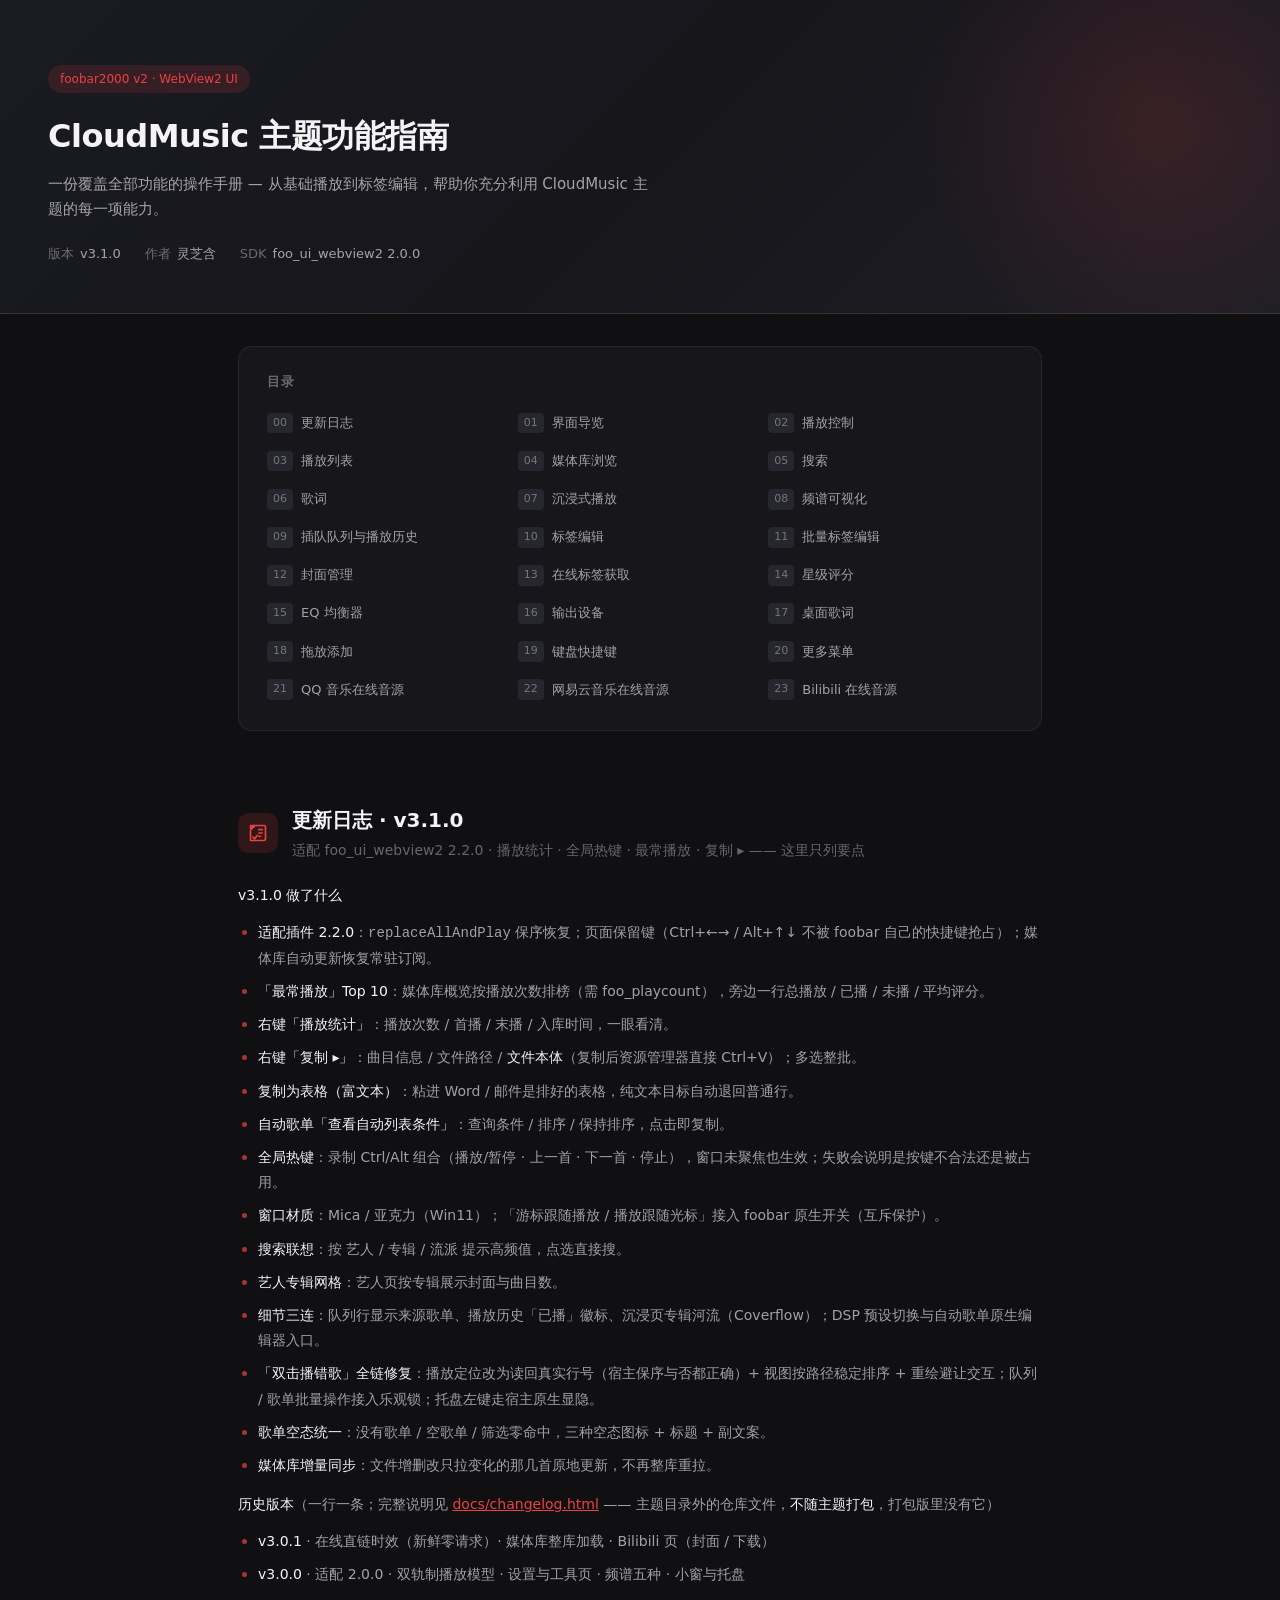
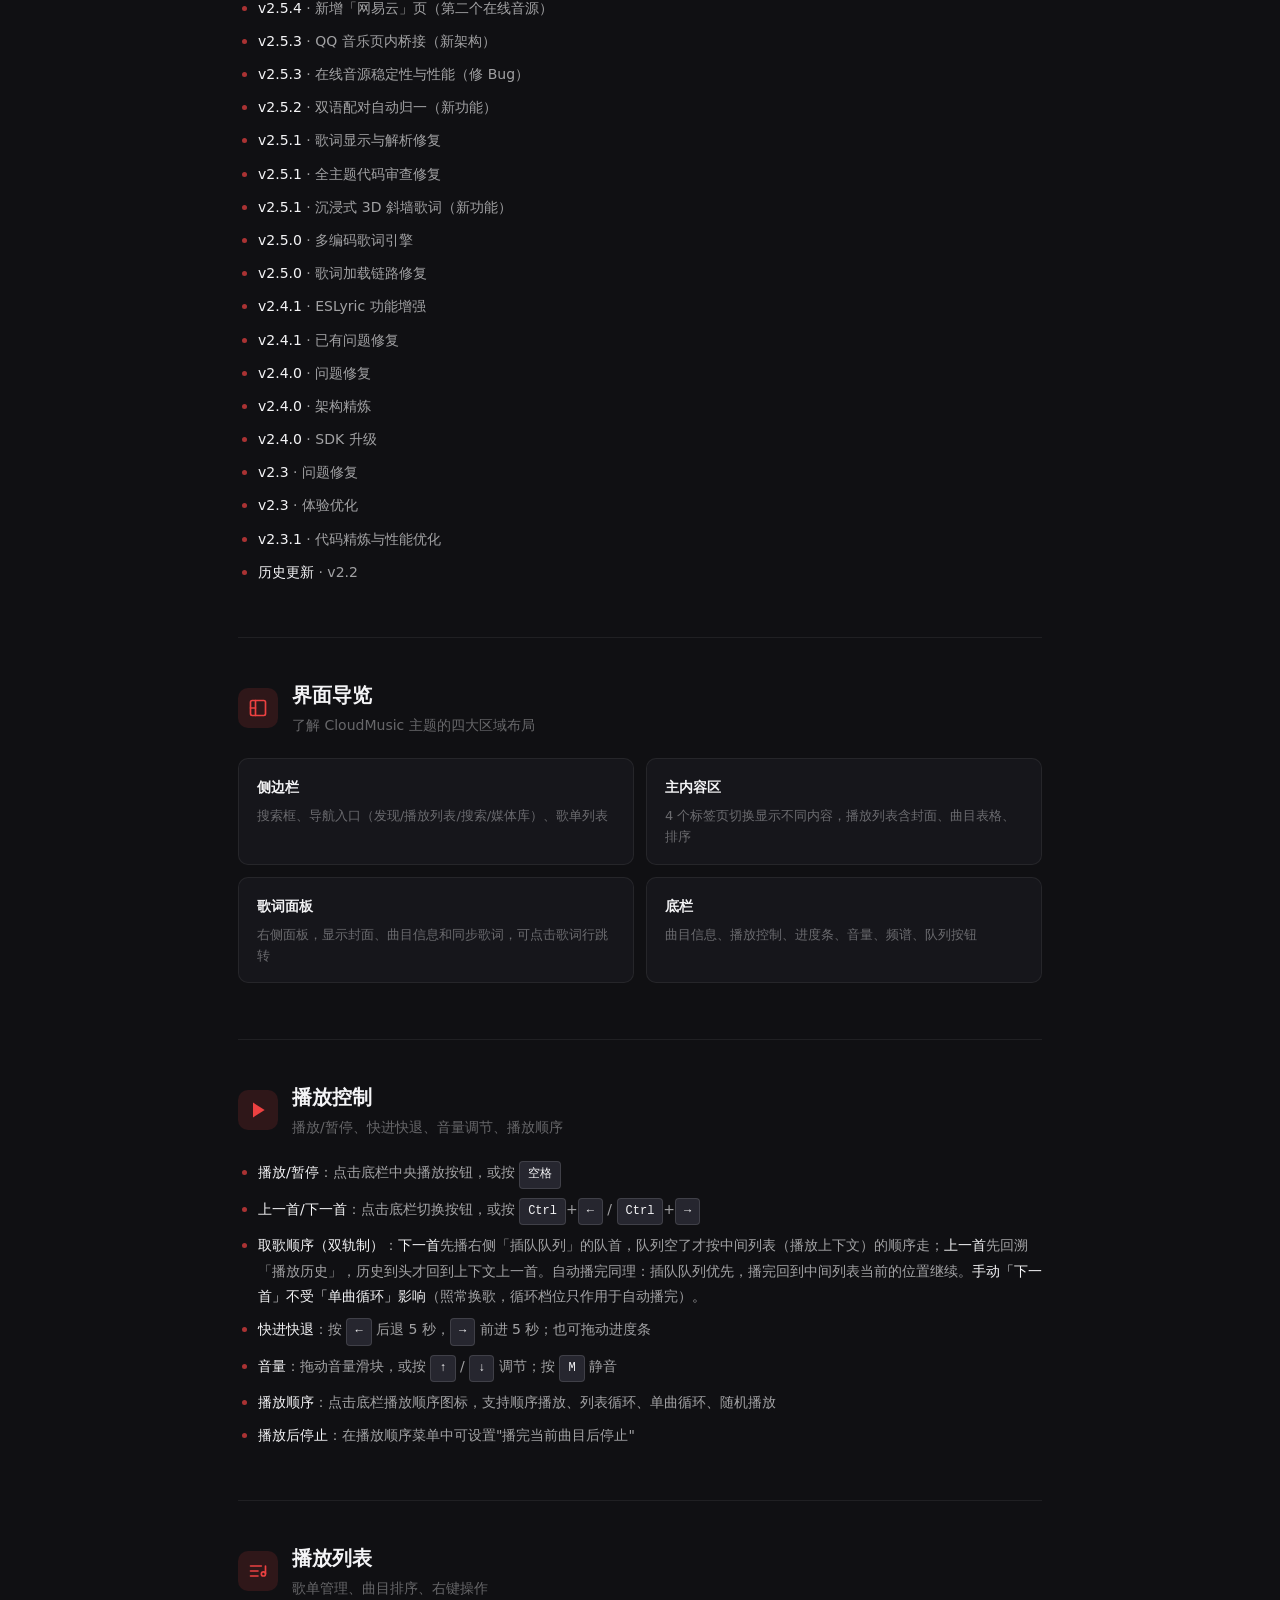
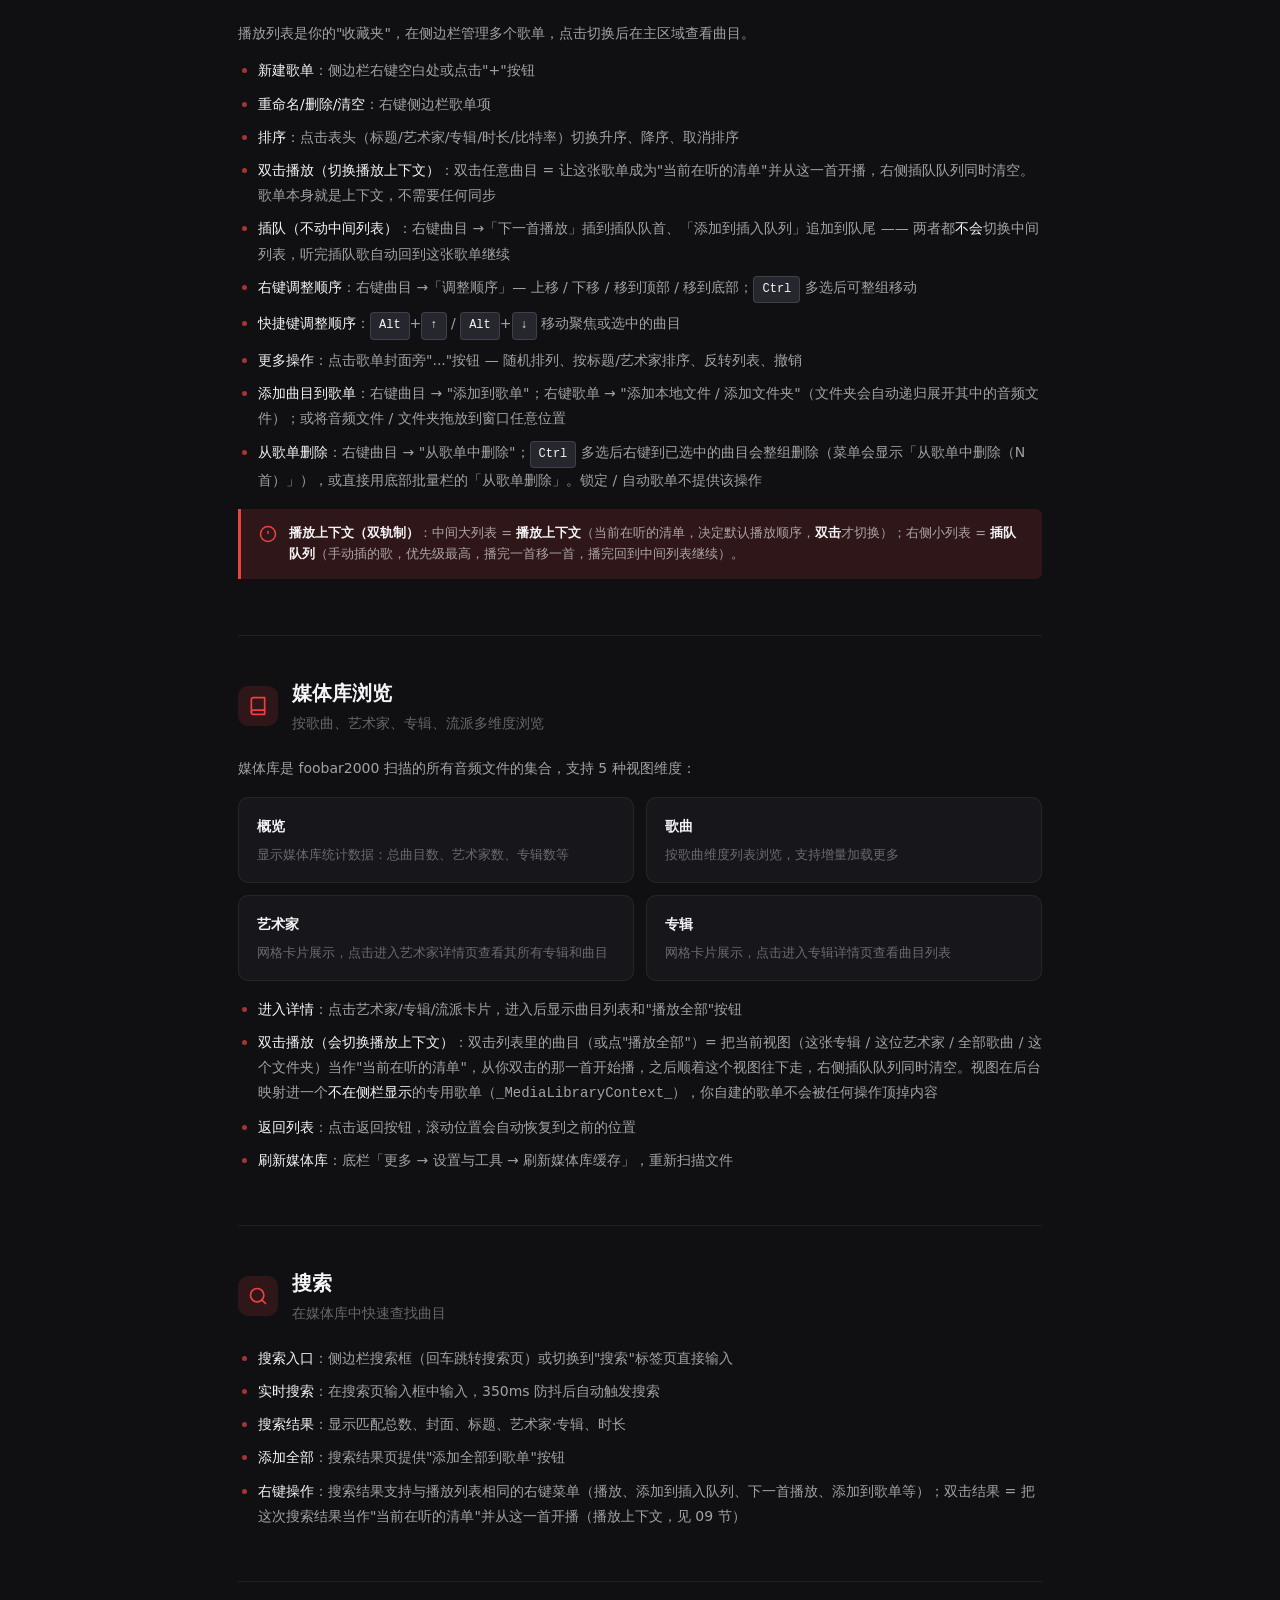
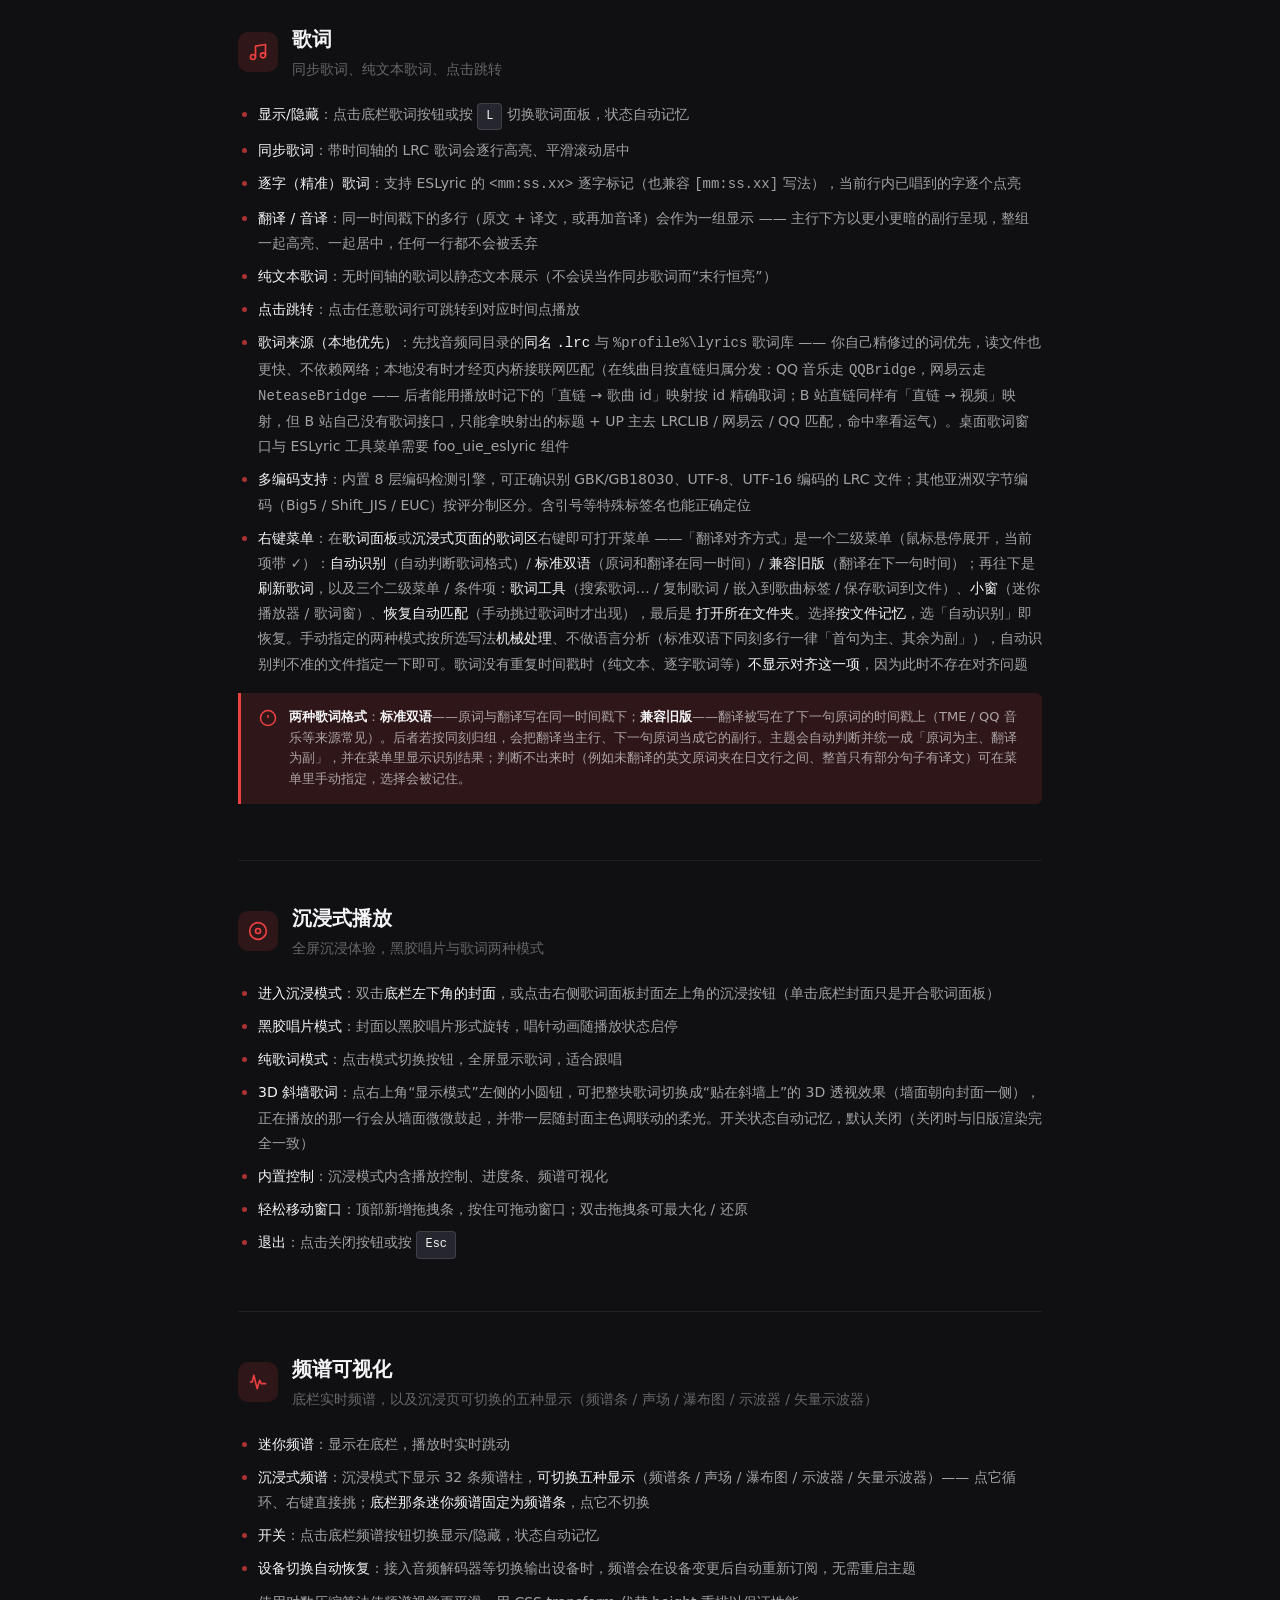
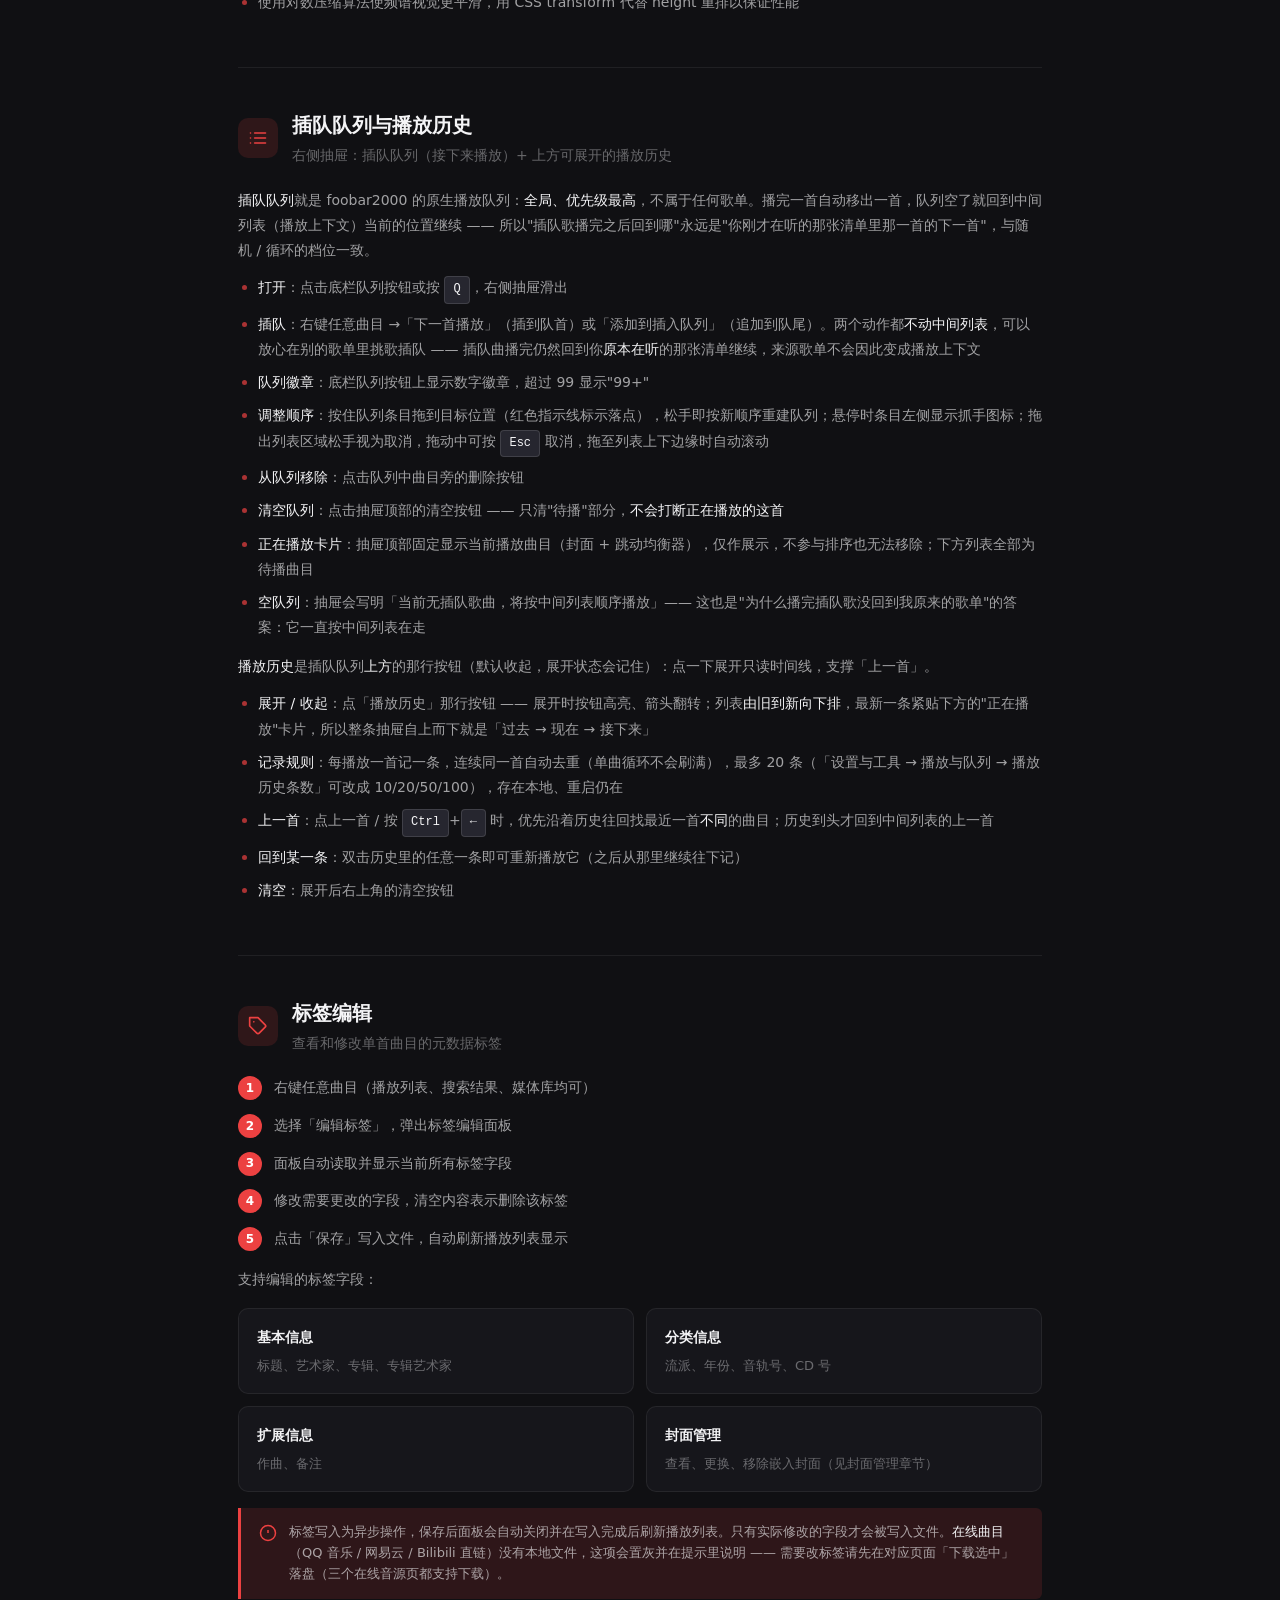
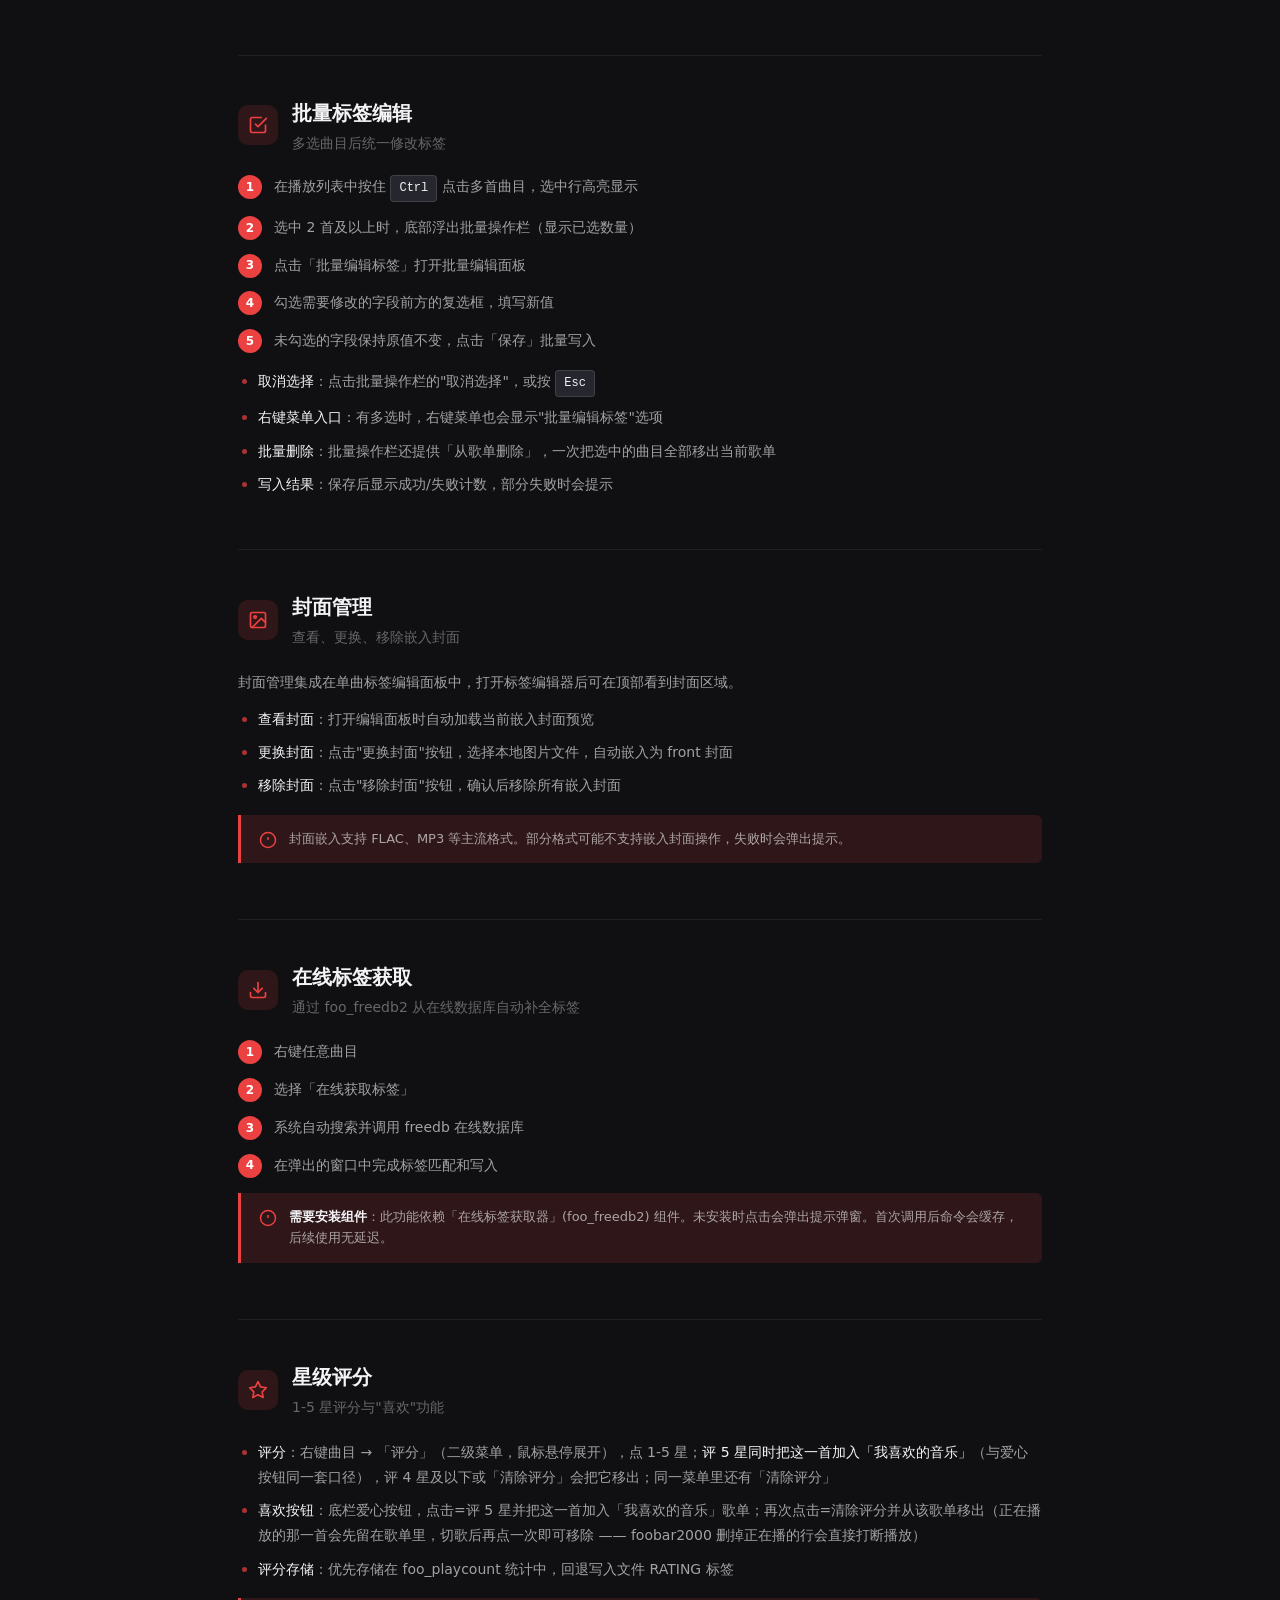
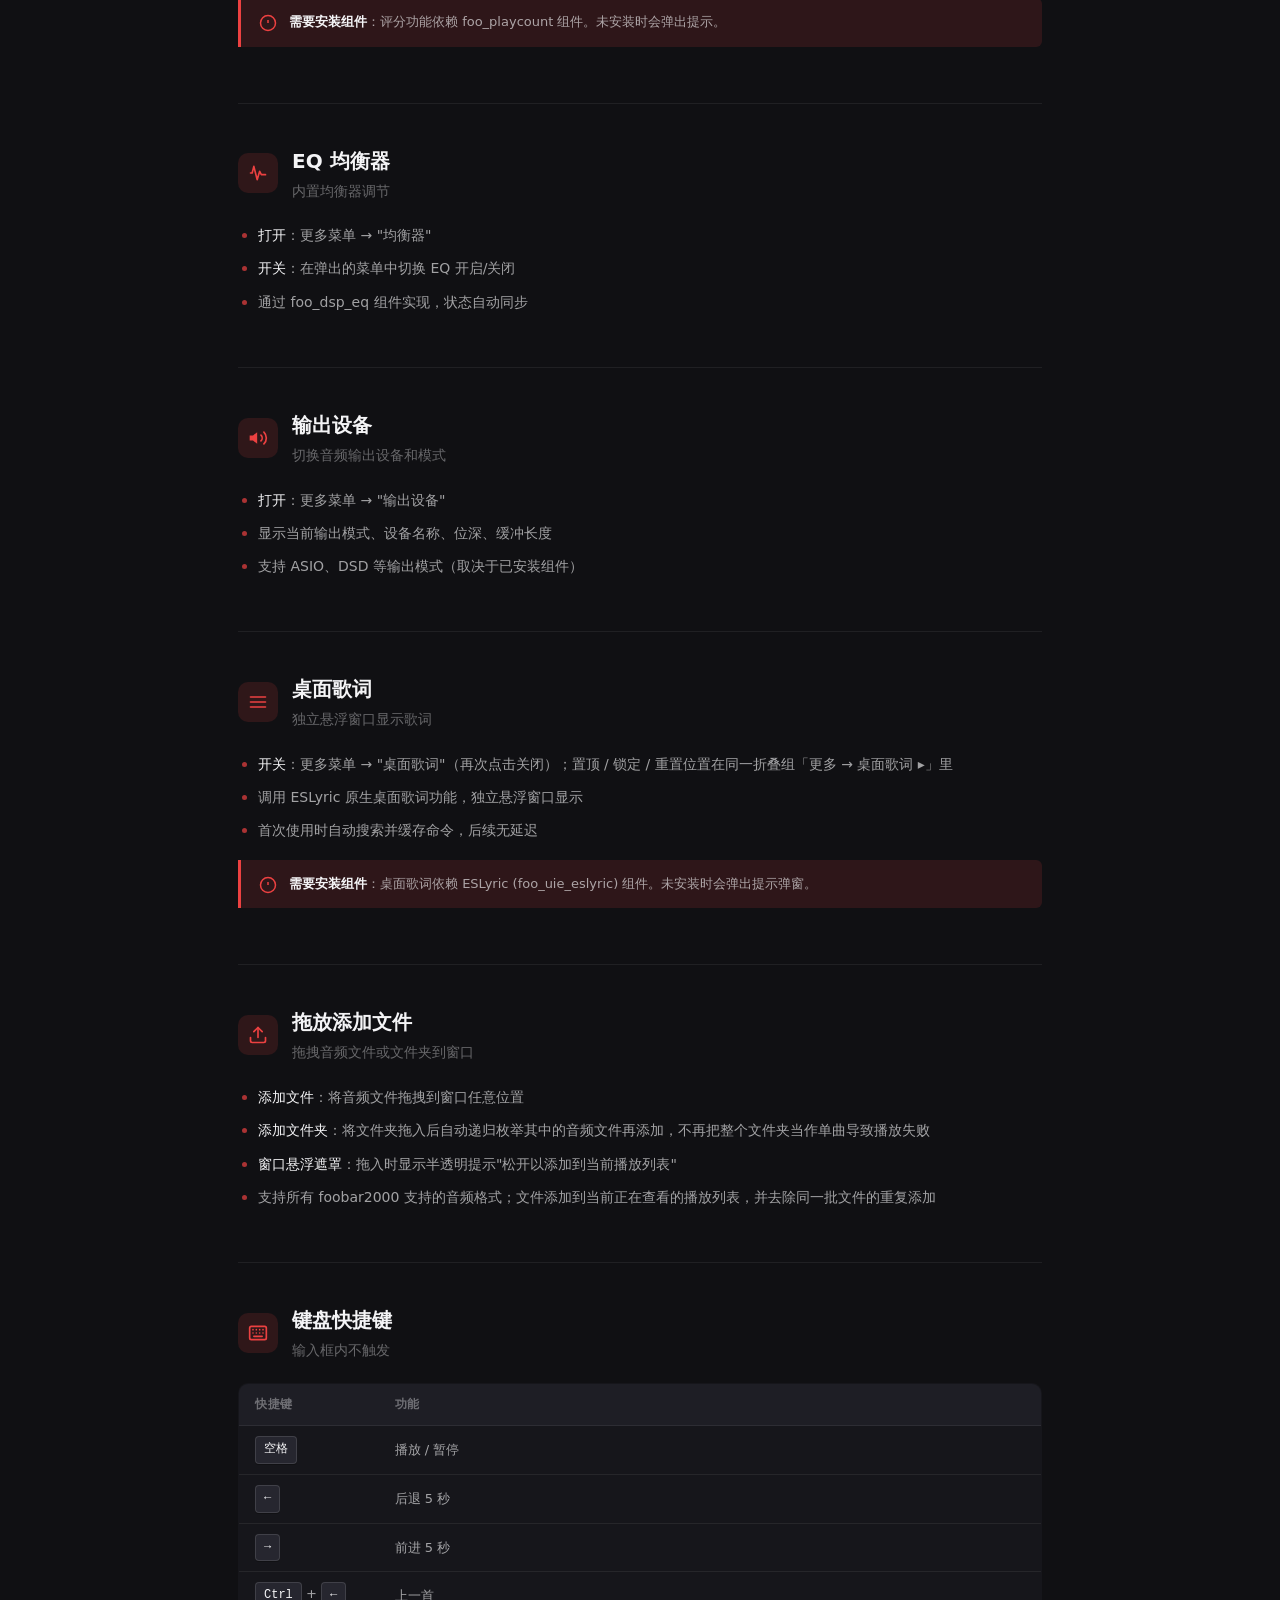
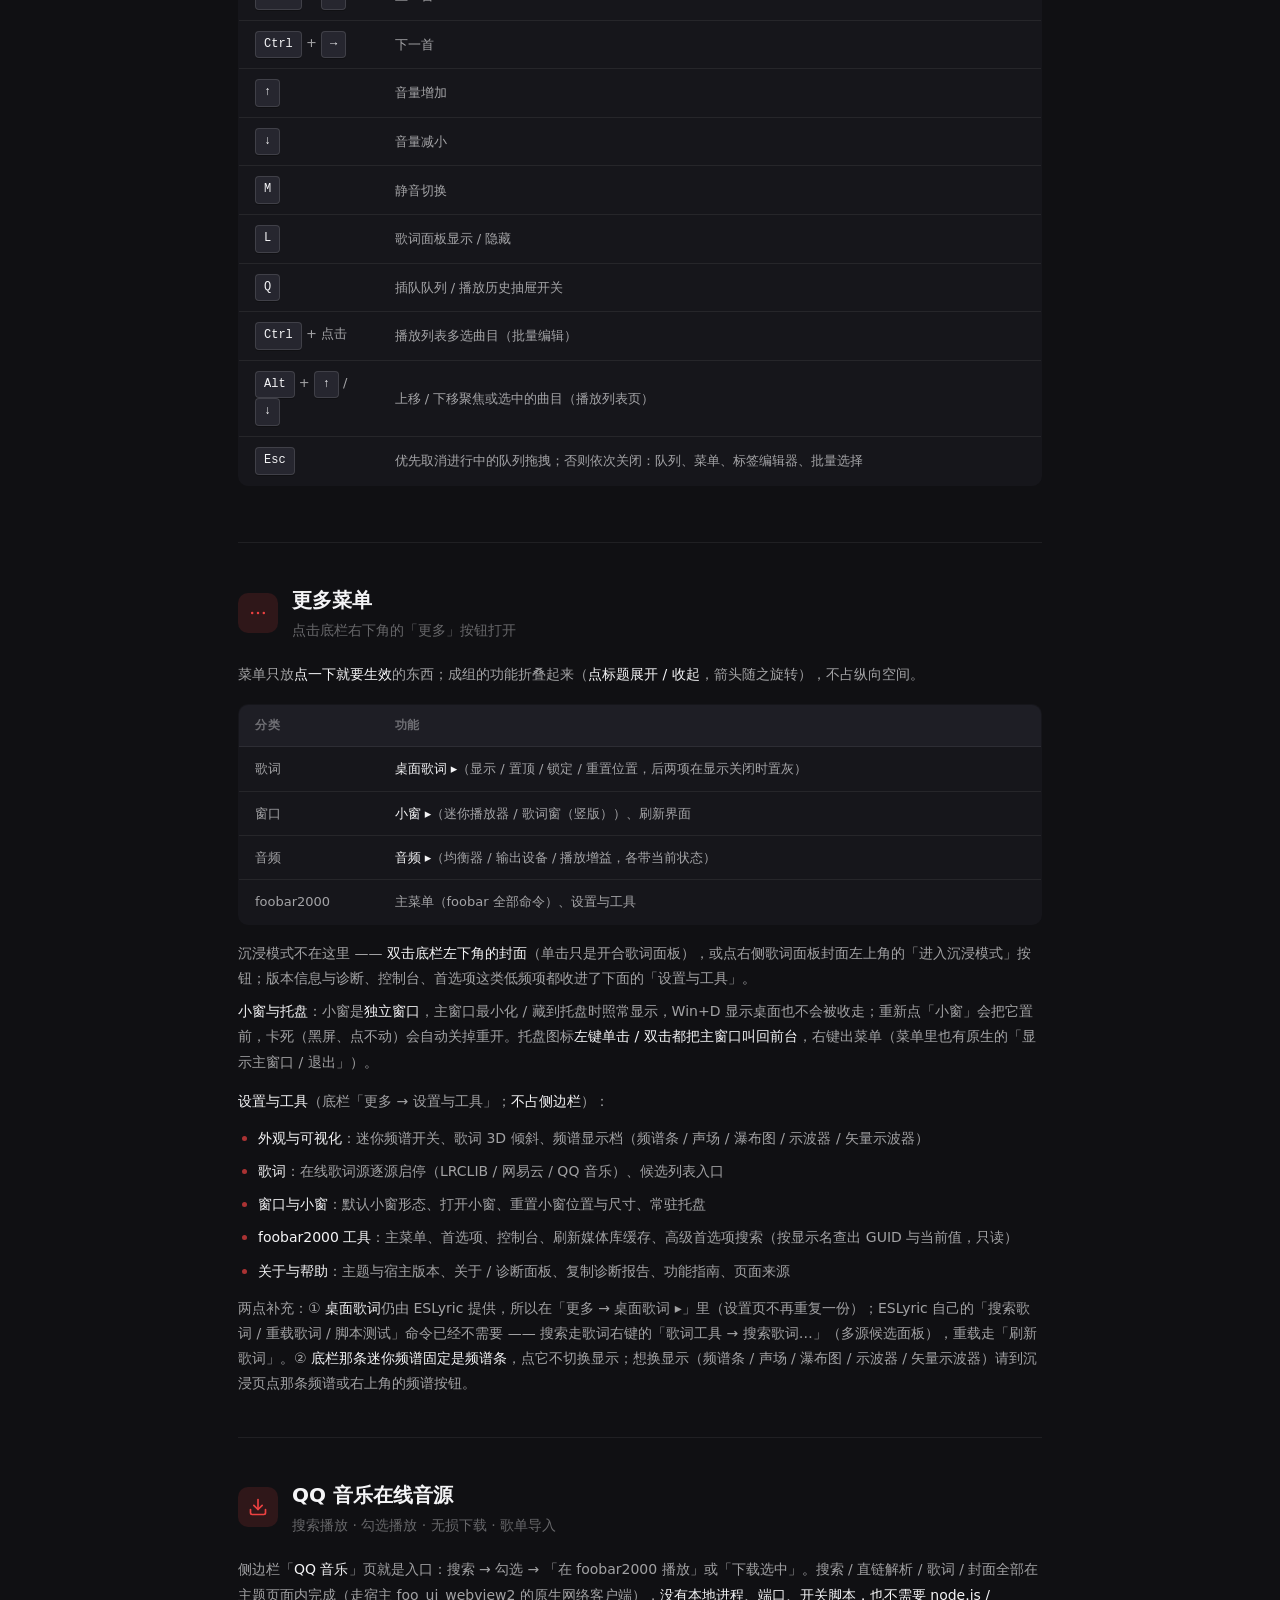
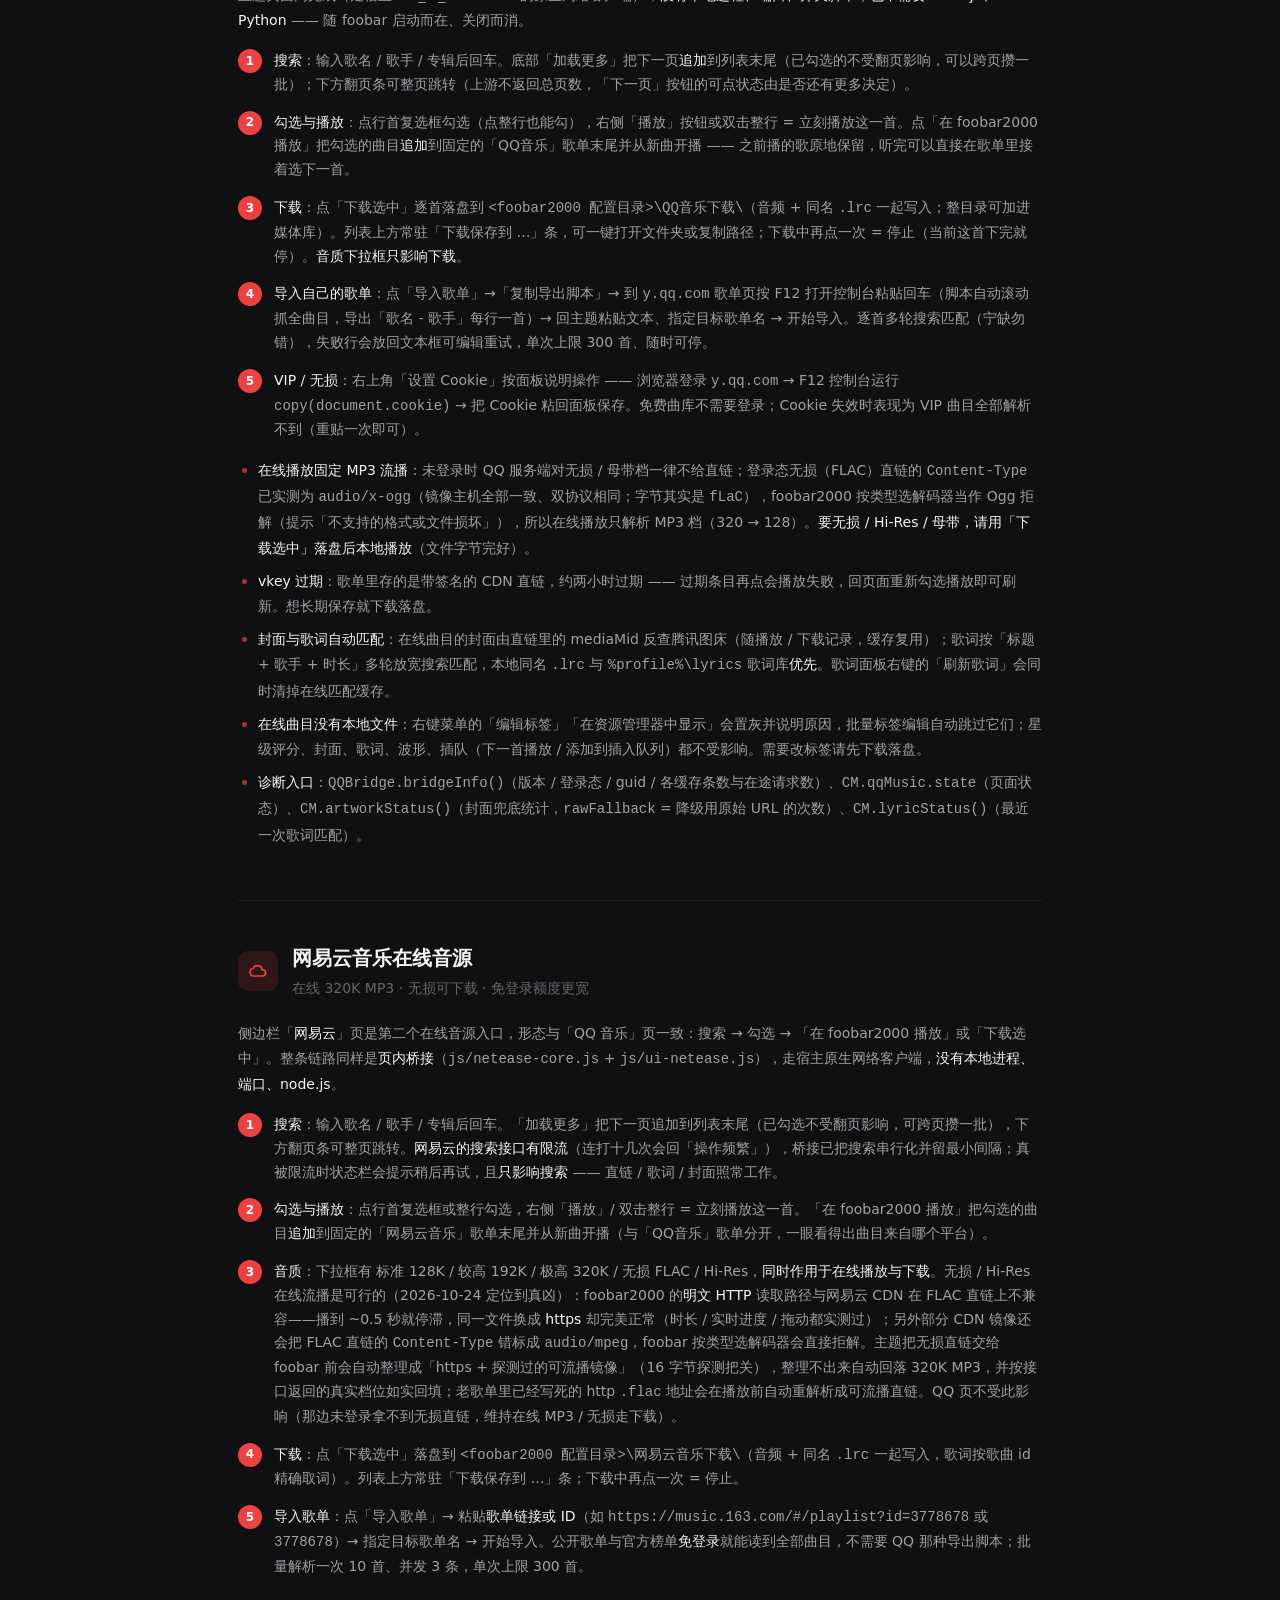
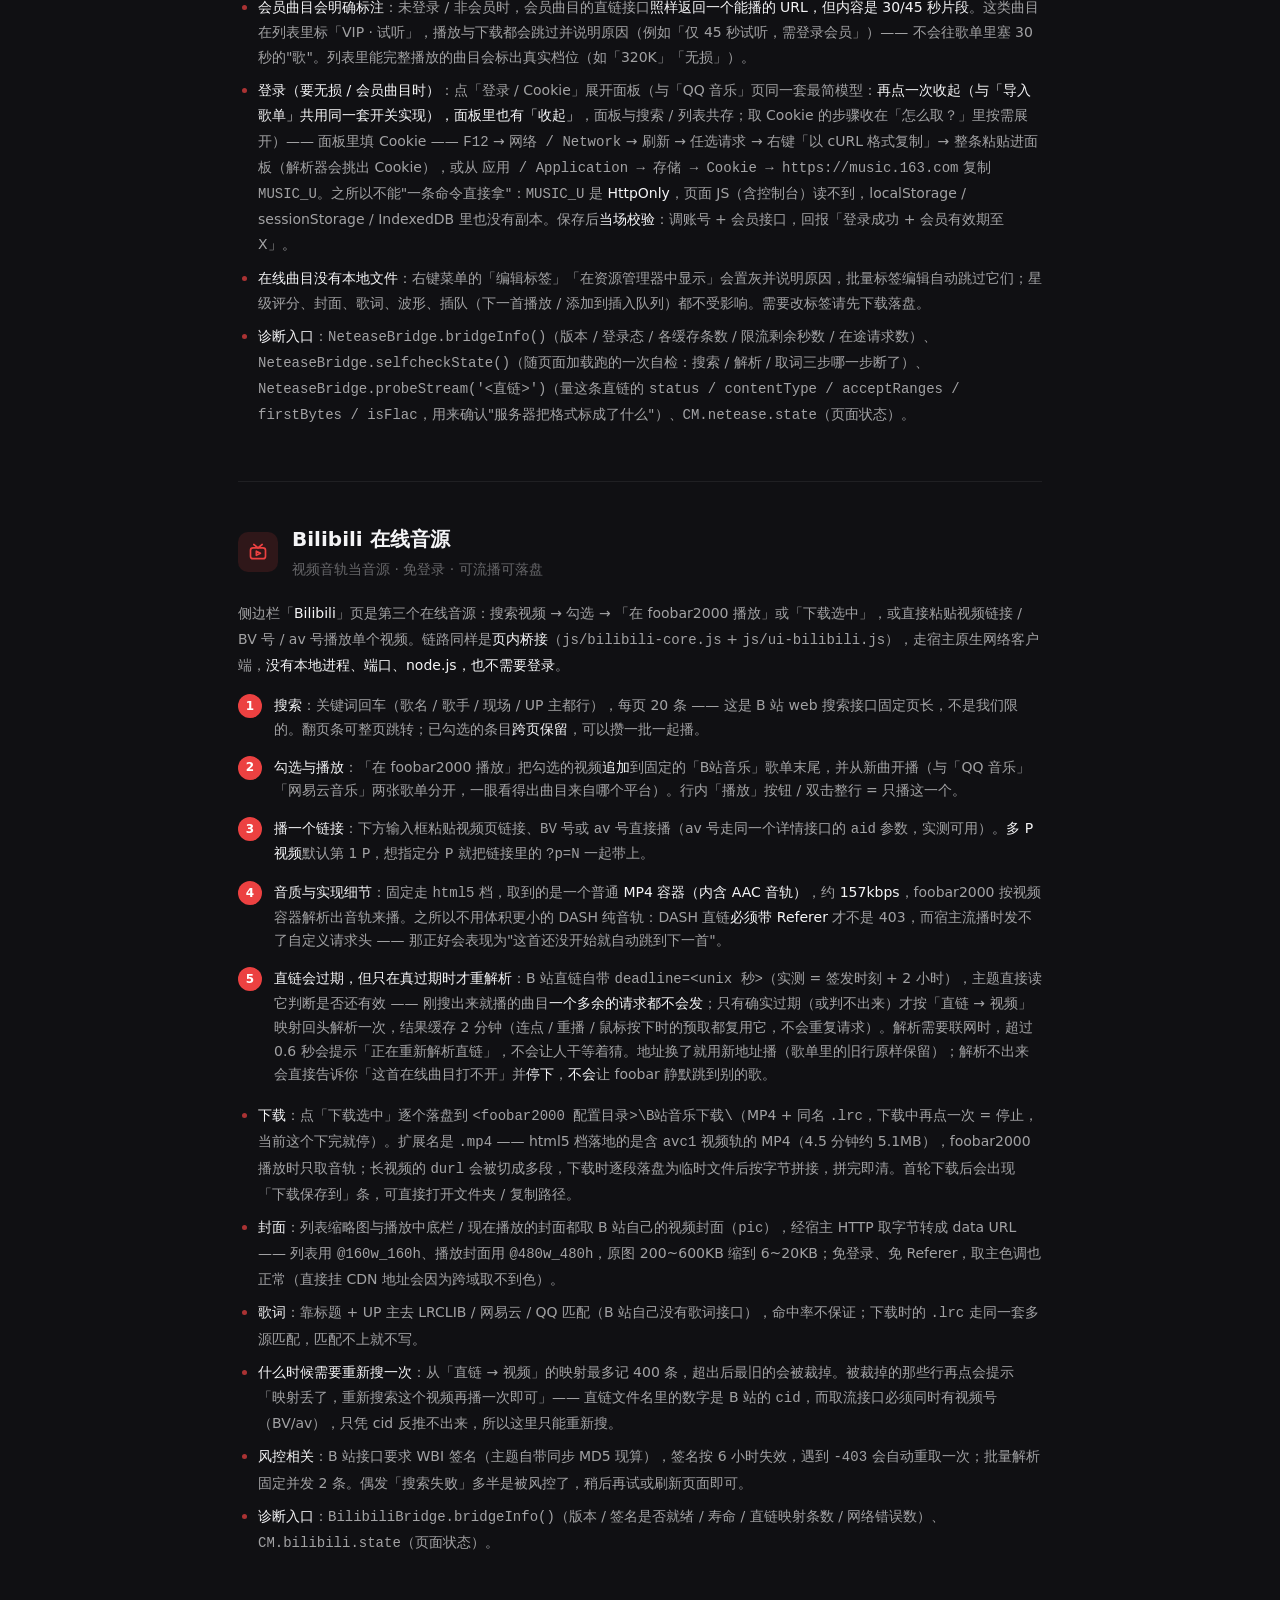
==== commit 30e0e045: "v3.1.0：适配 foo_ui_webview2 2.2.0；新增 播放统计、全局热键、最常播放、媒体库增量同步、复制为表格；修复媒体库双击错位等一批审查问题" ====
--- a/default/guide.html
+++ b/default/guide.html
@@ -174,7 +174,7 @@
   <h1>CloudMusic 主题功能指南</h1>
   <p>一份覆盖全部功能的操作手册 — 从基础播放到标签编辑，帮助你充分利用 CloudMusic 主题的每一项能力。</p>
   <div class="hero-meta">
-    <div class="hero-meta-item">版本 <b>v3.0.1</b></div>
+    <div class="hero-meta-item">版本 <b>v3.1.0</b></div>
     <div class="hero-meta-item">作者 <b>灵芝含</b></div>
     <div class="hero-meta-item">SDK <b>foo_ui_webview2 2.0.0</b></div>
   </div>
@@ -221,41 +221,32 @@
       <svg viewBox="0 0 24 24"><path d="M3 3v4h2V5h2V3Z"/><path d="M7 3h12a2 2 0 0 1 2 2v14a2 2 0 0 1-2 2H3v-2"/><path d="M3 9v8"/><path d="M13 8h4"/><path d="M13 12h4"/><path d="M13 16h2"/><path d="M6 17l2 2 3-4"/></svg>
     </div>
     <div>
-      <div class="section-title">更新日志 · v3.0.1</div>
-      <div class="section-desc">在线直链时效 · 媒体库加载方式 · Bilibili 页（新增 / 封面 / 下载）—— 这里只列要点</div>
-    </div>
-  </div>
-  <div class="section-body">
-    <strong>v3.0.1 做了什么</strong>
-    <ul>
-      <li><strong>「一首歌还没开始就自动跳到别的歌」修好了</strong>：根因是歌单 / 播放历史里存的是带签名时效的直链 —— 过期后宿主打不开就自动下一首，而点过去的那首同样过期，于是继续跳。现在播放前先判<strong>直链还剩多久</strong>（B 站读 <code>deadline</code>，QQ / 网易云用签发时间加保守窗口），<strong>新鲜就零请求原样播</strong>，只有真过期才解析一次；解析不出来会明说「这首在线曲目打不开」并<strong>停下</strong>。</li>
-      <li><strong>不再弹 foobar 自己的报错窗</strong>：死链不交给宿主，宿主就没有"打不开"的机会。所以「播放 › 弹出错误提示信息」保持你现在的设置即可，<strong>不需要</strong>全局关闭。</li>
-      <li><strong>媒体库点歌错位</strong>（"最近添加双击播到下一行"也是同一个原因）：行下标与过滤后的路径数组错位，现在做显式映射，没有可用路径的行会提示并中止。</li>
-      <li><strong>媒体库切页卡顿</strong>：卡顿不在"整库加载"，而在原来 2000 一页的串行重建 —— 现在一次整库请求（宿主留着缓存 + 工作线程构建），被拒 / 超时自动退回分页；每行封面的目录扫描并发上限 2 批。</li>
-      <li><strong>添加文件夹扫不到歌</strong>：旧实现依赖插件 2.0.0 下已不存在的兼容层，现在改用宿主 <code>file.exists</code> + <code>file.list</code>，失败原因如实提示。</li>
-      <li><strong>喜欢进「我喜欢的音乐」</strong>：爱心按钮与右键「评分」走同一条路 —— 评 5 星即加入歌单（没有就创建），4 星及以下 / 清除评分则移出（正在播放的那一首会跳过，避免打断播放）。</li>
-      <li><strong>一批状态类小毛病</strong>：B 站翻页回来「已选」数翻倍、下载在解析阶段点「停止」无效、上一首回溯遇到直链刷新会写重复历史、媒体库清空后仍显示旧列表、B 站搜索打断翻页后翻页按钮置灰 —— 都已修。</li>
-      <li><strong>QQ 音乐重播提示「找不到 / 像是要 VIP」</strong>：重解析直链时漏传了 songmid，接口对空 songmid 只回空直链（实测），于是每次重播都必然失败、还被误报成版权 / 会员限制。现在解析时把 songmid、时长与直链到期时间一并记住，重播按 songmid 精确重解析，老记录用「歌手 + 歌名 + 时长」重搜兜底。</li>
-      <li><strong>网易云「不登录能听、登录反而不行」</strong>：带登录 Cookie 的那条解析请求被服务端拒绝（Cookie 失效 / 账号受限），旧版却报成「无版权 / 需会员」。现在这类曲目会<strong>自动用匿名再要一次</strong>并提示「已自动改用匿名音源」；两边都拿不到时才报错，且提示指向「Cookie 可能已失效」。</li>
-      <li><strong>新增 Bilibili 在线音源页</strong>：搜索 / 贴链接或 BV 号播放 / 分 P / 固定歌单「B站音乐」，封面接进统一封面链路。</li>
-      <li><strong>Bilibili 也能下载</strong>：「下载选中」→ <code>&lt;配置目录&gt;\B站音乐下载\</code>，MP4 + 同名 <code>.lrc</code>（歌词由多源聚合匹配，匹配不上就不写）；长视频的多段 <code>durl</code> 自动拼接。</li>
-    </ul>
-    <p style="margin:16px 0 8px"><strong>v3.0.0 做了什么</strong></p>
-    <ul>
-      <li><strong>适配插件 2.0.0</strong>：修掉 3 处会被严格校验拒绝的调用（进度跳转 / 「全部歌曲」/ 专辑封面），并接上实时声场、播放时钟、歌单 GUID、无边框小窗等新能力。</li>
-      <li><strong>入口重排</strong>：「更多」菜单收成四段（歌词 / 窗口 / 音频 / foobar2000，沿用旧版分区顺序），长内容折叠成组；低频项与排障工具搬进新增的「设置与工具」页（不占侧边栏）。</li>
-      <li><strong>频谱五种显示</strong>：频谱条 / 声场 / 瀑布图 / 示波器 / 矢量示波器，配统一的可视化调度器（多视图各自注册、暂停即停）。</li>
-      <li><strong>小窗（迷你播放器 / 歌词窗）</strong>：独立窗口 —— 主窗口最小化 / 进托盘时不再跟着消失，Win+D 也不收走；无响应自动关掉重开、无封面时用默认封面；排版、居中、DPI 尺寸、跨窗口设置归属都已修好。</li>
-      <li><strong>常驻托盘</strong>：图标 + 原生菜单（页面挂起时播放控制仍可用），左键单击 / 双击都把主窗口叫回前台。</li>
-      <li><strong>歌词与在线音源</strong>：歌词多源（LRCLIB / 网易云 / QQ）+ 候选面板；页内「QQ 音乐」「网易云」「Bilibili」三个在线音源。</li>
-      <li><strong>修掉的一批问题</strong>：播放顺序点了「随机」实际下发成 shuffle-tracks、图标读不回真实档位（宿主 order 是序号不是 foobar 标志位）；换歌瞬间「保存歌词 / 嵌入标签」会把上一首的原文写进新曲目；「流派」页因多传参数被宿主整单拒绝（插件更新后接口变严格）；筛选零命中会显示整张歌单、筛选框的 × 常驻；「上次听歌的歌单」按名称恢复失效；进度条不可跳转时没有视觉反馈；DPI 变化只第一次能感知；小窗置顶按钮在失败时也点亮。</li>
-      <li><strong>移除自绘桌面歌词</strong>：桌面歌词仍走 ESLyric（显示 / 置顶 / 锁定 / 重置）。</li>
-      <li><strong>移除试听功能</strong>：右键的「试听（不加入歌单）/ 停止试听」与页内 <code>&lt;audio&gt;</code>、JIT 无痕试听整条链路全部删除（试听会与正常播放抢音频输出，宿主又没有可靠的失败信号），原位置换成「添加到插入队列」。</li>
-      <li><strong>插队队列（双轨制）</strong>：右侧改名并明确分工 —— 中间大列表 = <b>播放上下文</b>（双击才切换），右侧 = <b>插队队列</b>（原生播放队列，播完一首移一首、播完回上下文）。双击中间列表 /「播放全部」= 切上下文并清空插队队列；右键「下一首播放」插队首、「添加到插入队列」追加队尾，两者都不动中间列表；媒体库 / 发现 / 搜索的列表会映射进一个不显示在侧栏的 <code>_MediaLibraryContext_</code> 歌单，播放时不再顶掉你正在看的歌单内容。</li>
-      <li><strong>播放历史（新）</strong>：插队队列<strong>上方</strong>的一行「播放历史」按钮，点开是从旧到新的只读时间线（默认 20 条、设置页可调，展开状态记住），最新一条紧贴"正在播放"，整条抽屉自上而下就是「过去 → 现在 → 接下来」；「上一首」优先回溯它，历史行双击回到那一条。</li>
-    </ul>
-    <p style="margin:14px 0 8px"><strong>历史版本</strong>（一行一条；完整说明见 <a href="../docs/changelog.html" style="color:var(--accent)">docs/changelog.html</a> —— 主题目录外的仓库文件，<strong>不随主题打包</strong>，打包版里没有它）</p>
-    <ul>
+      <div class="section-title">更新日志 · v3.1.0</div>
+      <div class="section-desc">适配 foo_ui_webview2 2.2.0 · 播放统计 · 全局热键 · 最常播放 · 复制 ▸ —— 这里只列要点</div>
+    </div>
+  </div>
+  <div class="section-body">
+    <strong>v3.1.0 做了什么</strong>
+    <ul>
+      <li><strong>适配插件 2.2.0</strong>：<code>replaceAllAndPlay</code> 保序恢复；页面保留键（Ctrl+←→ / Alt+↑↓ 不被 foobar 自己的快捷键抢占）；媒体库自动更新恢复常驻订阅。</li>
+      <li><strong>「最常播放」Top 10</strong>：媒体库概览按播放次数排榜（需 foo_playcount），旁边一行总播放 / 已播 / 未播 / 平均评分。</li>
+      <li><strong>右键「播放统计」</strong>：播放次数 / 首播 / 末播 / 入库时间，一眼看清。</li>
+      <li><strong>右键「复制 ▸」</strong>：曲目信息 / 文件路径 / <strong>文件本体</strong>（复制后资源管理器直接 Ctrl+V）；多选整批。</li>
+      <li><strong>复制为表格（富文本）</strong>：粘进 Word / 邮件是排好的表格，纯文本目标自动退回普通行。</li>
+      <li><strong>自动歌单「查看自动列表条件」</strong>：查询条件 / 排序 / 保持排序，点击即复制。</li>
+      <li><strong>全局热键</strong>：录制 Ctrl/Alt 组合（播放/暂停 · 上一首 · 下一首 · 停止），窗口未聚焦也生效；失败会说明是按键不合法还是被占用。</li>
+      <li><strong>窗口材质</strong>：Mica / 亚克力（Win11）；「游标跟随播放 / 播放跟随光标」接入 foobar 原生开关（互斥保护）。</li>
+      <li><strong>搜索联想</strong>：按 艺人 / 专辑 / 流派 提示高频值，点选直接搜。</li>
+      <li><strong>艺人专辑网格</strong>：艺人页按专辑展示封面与曲目数。</li>
+      <li><strong>细节三连</strong>：队列行显示来源歌单、播放历史「已播」徽标、沉浸页专辑河流（Coverflow）；DSP 预设切换与自动歌单原生编辑器入口。</li>
+      <li><strong>「双击播错歌」全链修复</strong>：播放定位改为读回真实行号（宿主保序与否都正确）+ 视图按路径稳定排序 + 重绘避让交互；队列 / 歌单批量操作接入乐观锁；托盘左键走宿主原生显隐。</li>
+      <li><strong>歌单空态统一</strong>：没有歌单 / 空歌单 / 筛选零命中，三种空态图标 + 标题 + 副文案。</li>
+      <li><strong>媒体库增量同步</strong>：文件增删改只拉变化的那几首原地更新，不再整库重拉。</li>
+    </ul>
+    <p style="margin:14px 0 8px"><strong>历史版本</strong>（一行一条；完整说明见 <a href="../docs/changelog.md" style="color:var(--accent)">docs/changelog.html</a> —— 主题目录外的仓库文件，<strong>不随主题打包</strong>，打包版里没有它）</p>
+    <ul>
+      <li><strong>v3.0.1</strong> · 在线直链时效（新鲜零请求）· 媒体库整库加载 · Bilibili 页（封面 / 下载）</li>
+      <li><strong>v3.0.0</strong> · 适配 2.0.0 · 双轨制播放模型 · 设置与工具页 · 频谱五种 · 小窗与托盘</li>
       <li><strong>v2.5.4</strong> · 新增「网易云」页（第二个在线音源）</li>
       <li><strong>v2.5.3</strong> · QQ 音乐页内桥接（新架构）</li>
       <li><strong>v2.5.3</strong> · 在线音源稳定性与性能（修 Bug）</li>
@@ -921,7 +912,7 @@
 
 <!-- Footer -->
 <div class="footer">
-  <p class="footer-author">CloudMusic 主题 v3.0.1 · 作者：灵芝含</p>
+  <p class="footer-author">CloudMusic 主题 v3.1.0 · 作者：灵芝含</p>
   <p>基于 foo_ui_webview2 SDK 2.0.0 · foobar2000 v2</p>
   <p>感谢使用，享受音乐</p>
 </div>
